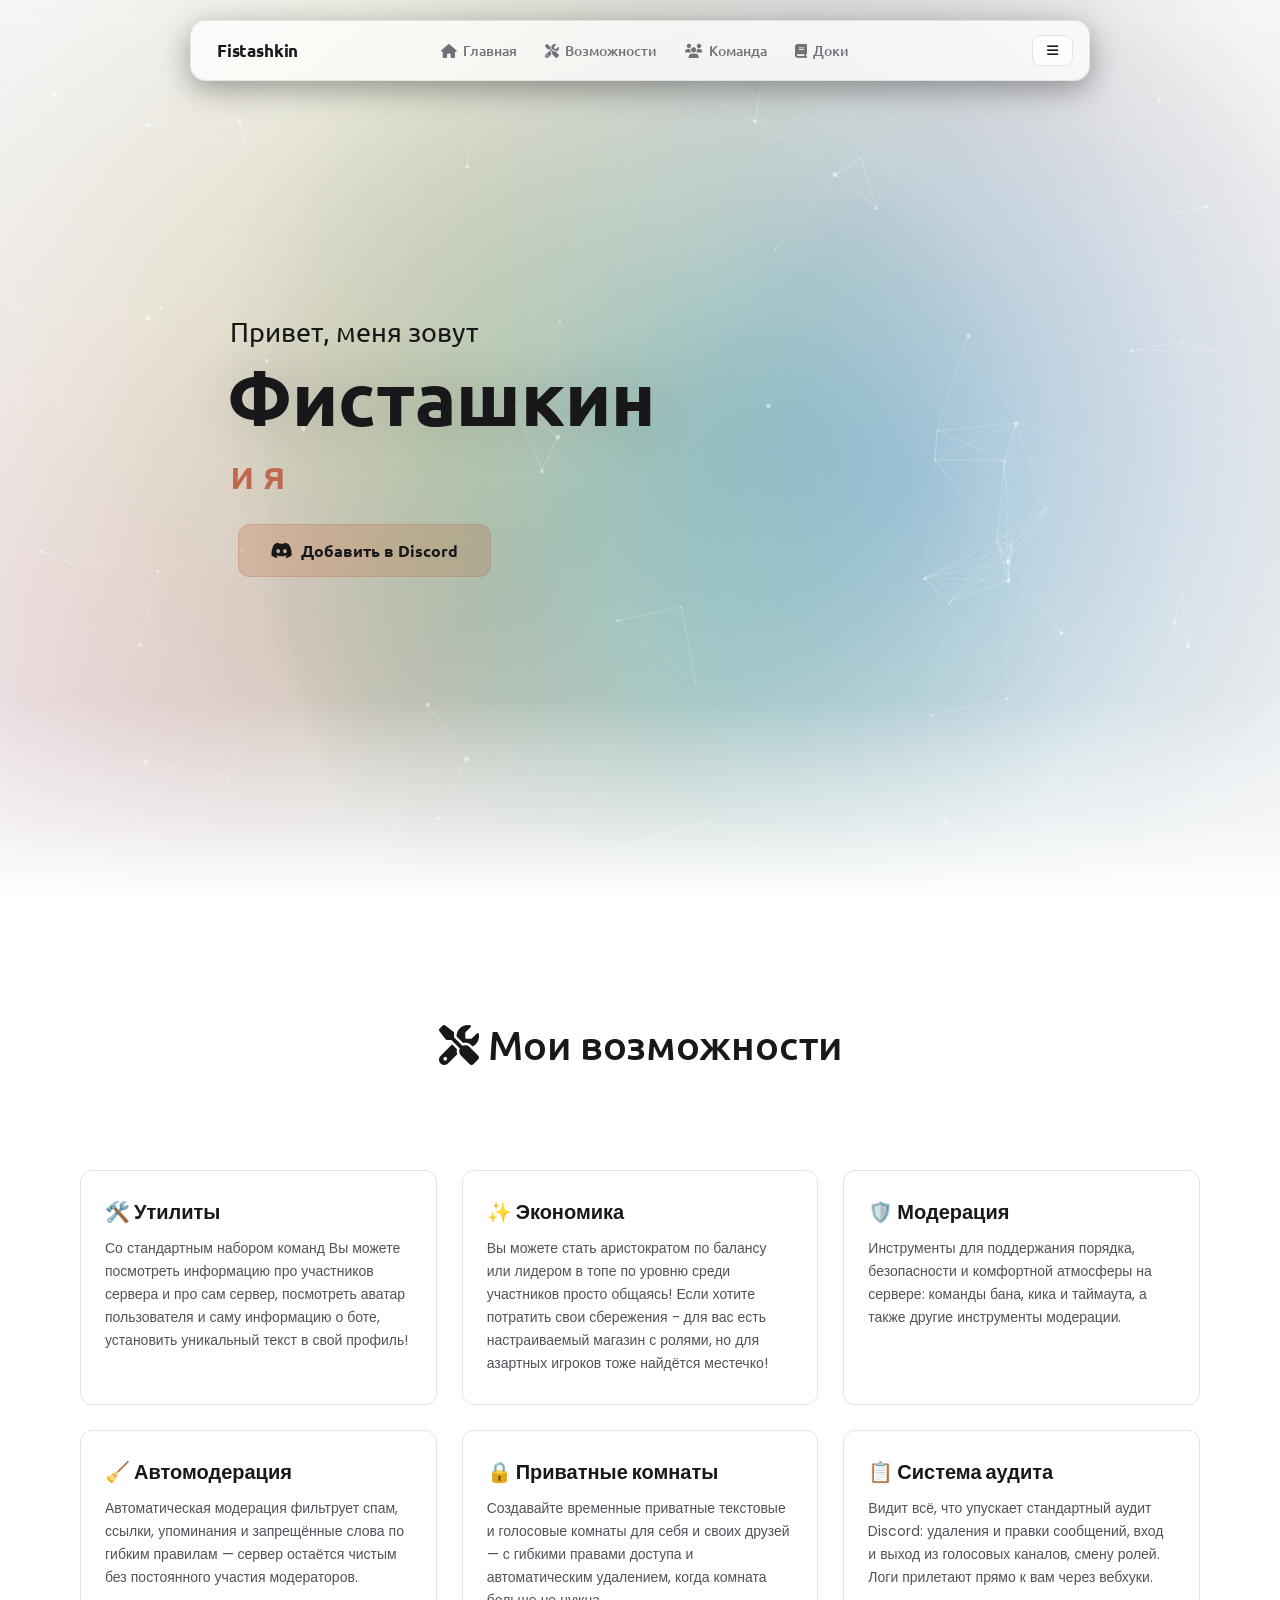
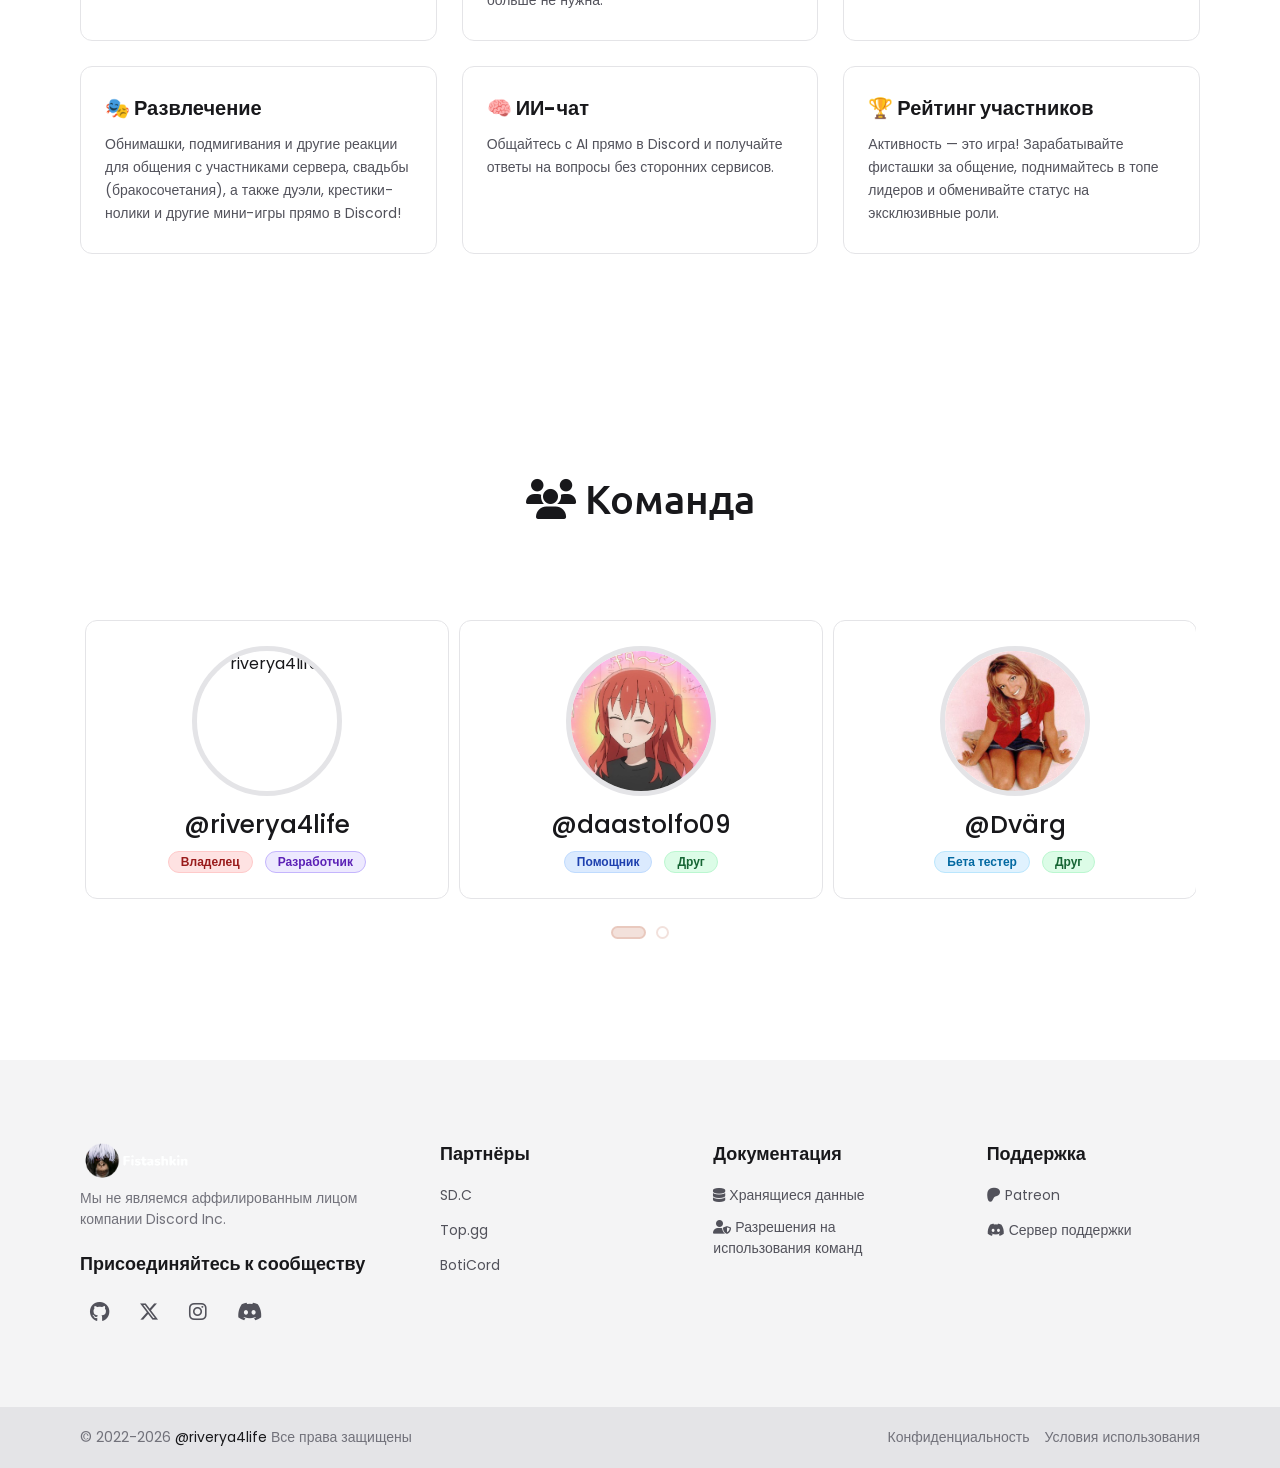
==== index.html @ 4a5ef84c "Add files via upload" ====
<!doctype html>
<html lang="en">
  <head>
    <meta charset="utf-8" />
    <!-- Preconnect: браузер заранее устанавливает соединения с CDN -->
    <link rel="preconnect" href="https://code.jquery.com" />
    <link rel="preconnect" href="https://cdnjs.cloudflare.com" />
    <!-- Google Fonts: preconnect + display=swap не блокирует рендер -->
    <link rel="preconnect" href="https://fonts.googleapis.com" />
    <link rel="preconnect" href="https://fonts.gstatic.com" crossorigin />
    <link
      rel="stylesheet"
      href="https://fonts.googleapis.com/css2?family=Poppins:wght@400;500;600;700&family=Ubuntu:wght@400;500;700&display=swap"
      media="print"
      onload="this.media = 'all'"
    />
    <noscript
      ><link
        rel="stylesheet"
        href="https://fonts.googleapis.com/css2?family=Poppins:wght@400;500;600;700&family=Ubuntu:wght@400;500;700&display=swap"
    /></noscript>

    <meta http-equiv="X-UA-Compatible" content="IE=edge,chrome=1" />
    <meta
      content="width=device-width, initial-scale=1, maximum-scale=1, user-scalable=no"
      name="viewport"
    />
    <title>FistashkinBot</title>

    <!-- Стили — грузятся параллельно, не блокируют -->
    <link rel="stylesheet" href="./css/style.css" />
    <link rel="stylesheet" href="./css/toast.css" />
    <link
      rel="stylesheet"
      href="https://cdnjs.cloudflare.com/ajax/libs/OwlCarousel2/2.3.4/assets/owl.carousel.min.css"
    />
    <link rel="stylesheet" type="text/css" href="./js/aos/aos.css" />
    <!-- Иконка -->
    <link rel="icon" href="assets/fistashkin.ico" />

    <!-- FIX: Font Awesome — заменён pro.fontawesome.com на быстрый cdnjs (в 2-3x быстрее) -->
    <link
      rel="stylesheet"
      href="https://cdnjs.cloudflare.com/ajax/libs/font-awesome/6.7.2/css/all.min.css"
      crossorigin="anonymous"
      referrerpolicy="no-referrer"
    />

    <!-- FIX: defer на всех скриптах — браузер не блокирует рендер страницы -->
    <script src="https://code.jquery.com/jquery-3.6.0.min.js" defer></script>
    <script
      src="https://cdnjs.cloudflare.com/ajax/libs/waypoints/4.0.1/jquery.waypoints.min.js"
      defer
    ></script>
    <script
      src="https://cdnjs.cloudflare.com/ajax/libs/OwlCarousel2/2.3.4/owl.carousel.min.js"
      defer
    ></script>
    <script
      src="https://cdnjs.cloudflare.com/ajax/libs/typed.js/2.0.11/typed.min.js"
      defer
    ></script>
    <script src="./js/aos/aos.js" defer></script>
    <script src="./js/ablur.js" defer></script>

    <!-- Meta -->
    <meta name="theme-color" content="#C0694E" />
    <meta property="og:site_name" content="FistashkinBot" />
    <meta property="og:title" content="Fistashkin — Дискорд Бот!" />
    <meta property="og:type" content="website" />
    <meta
      property="og:description"
      content="Простой многоцелевой бот Discord созданный с любовью. Рейтинг, Автомод, Музыка и многое другое~"
    />
    <meta property="og:url" content="/" />
    <meta property="og:image" content="assets/fistashkin.png" />
  </head>

  <body class="dark">
    <!-- LOADER -->
    <div class="loader-wrapper" id="loader">
      <div class="loader-ring"></div>
    </div>

    <div id="particles-js"></div>

    <div class="scroll-up-btn">
      <i class="fas fa-angle-up"></i>
    </div>

    <nav class="navbar">
      <ablur-layer layers="5" base-blur="22" end-at="72" flip></ablur-layer>
      <div class="max-width">
        <div class="logo">
          <a href="#home">Fistashkin<span></span></a>
        </div>
        <ul class="menu">
          <li>
            <a href="#home" class="menu-btn"
              ><i class="fas fa-home active"></i
              ><span data-i18n="menu_btn_home"></span
            ></a>
          </li>
          <li>
            <a href="#features" class="menu-btn"
              ><i class="fas fa-tools active"></i
              ><span data-i18n="menu_btn_features"></span
            ></a>
          </li>
          <li>
            <a href="#contributors" class="menu-btn"
              ><i class="fas fa-users active"></i
              ><span data-i18n="menu_btn_contributors"></span
            ></a>
          </li>
          <li>
            <a href="./docs.html" class="menu-btn"
              ><i class="fas fa-book active"></i
              ><span data-i18n="menu_btn_docs"></span
            ></a>
          </li>
        </ul>

        <div class="dropdown-wrapper">
          <button id="dropdown-trigger" class="btn">
            <i id="dropdown-icon" class="fa-solid fa-bars"></i>
          </button>

          <div id="dropdown-menu" class="dropdown">
            <!-- Пункты навигации: видны только на мобильном (см. .dropdown-mobile-nav
                 в style.css), на десктопе скрыты — там навигация уже видна в .navbar .menu -->
            <div class="dropdown-mobile-nav">
              <div class="dropdown-label" data-i18n="dropdown_navigation"></div>
              <a href="#home" class="dropdown-item">
                <i class="fas fa-home"></i>
                <span data-i18n="menu_btn_home"></span>
              </a>
              <a href="#features" class="dropdown-item">
                <i class="fas fa-tools"></i>
                <span data-i18n="menu_btn_features"></span>
              </a>
              <a href="#contributors" class="dropdown-item">
                <i class="fas fa-users"></i>
                <span data-i18n="menu_btn_contributors"></span>
              </a>
              <a href="./docs.html" class="dropdown-item">
                <i class="fas fa-book"></i>
                <span data-i18n="menu_btn_docs"></span>
              </a>
            </div>
            <div class="dropdown-separator dropdown-mobile-nav-sep"></div>

            <div class="dropdown-label" data-i18n="dropdown_settings"></div>

            <div class="dropdown-item" id="lang-switcher-menu" data-keep-open="true">
              <i class="fa-solid fa-globe"></i>
              <span id="lang-switcher-label" data-i18n="dropdown_language"></span>
              <svg class="lang-caret" xmlns="http://www.w3.org/2000/svg" width="14" height="14" viewBox="0 0 24 24" fill="none" stroke="currentColor" stroke-width="2.5" stroke-linecap="round" stroke-linejoin="round"><path d="m9 6 6 6-6 6"/></svg>
            </div>

            <div class="lang-inline-list" id="lang-inline-list">
              <div class="lang-inline-list-inner" id="lang-inline-list-inner"></div>
            </div>

            <div class="dropdown-item" id="theme-toggle-item" data-keep-open="true">
              <i id="theme-toggle-icon" class="fa-solid fa-moon"></i>
              <span id="theme-toggle-text" data-i18n="dropdown_theme_light"></span>
            </div>
          </div>
        </div>
      </div>
    </nav>

    <section class="home" id="home">
      <canvas id="blobCanvas"></canvas>
      <div class="max-width">
        <div class="home-content">
          <div data-aos="fade-down" data-aos-duration="1000" data-aos-once="true">
            <div class="text-1">
              <span data-i18n="home_content_text_1"></span>
            </div>
            <div class="text-2">
              <span data-i18n="home_content_text_2"></span>
            </div>
            <div class="text-3">
              <span data-i18n="home_content_text_3"></span
              ><span class="typing"></span>
            </div>
            <!-- FIX: window.open() → обычная ссылка, iOS Safari блокирует попапы -->
            <a
              href="https://discord.com/api/oauth2/authorize?client_id=991338113630752928&permissions=8&scope=applications.commands%20bot"
              target="_blank"
              rel="noopener noreferrer"
              class="btn-commands"
            >
              <i class="fab fa-discord"> </i><span data-i18n="home_cta_button"></span>
            </a>
          </div>
        </div>
      </div>
    </section>

    <section class="features" id="features">
      <div data-aos="fade-down" data-aos-duration="1000" data-aos-once="true">
        <div class="max-width">
          <h2 class="title">
            <i class="fas fa-tools"></i>
            <span data-i18n="features_title"></span>
          </h2>
          <div class="features-content">
            <div class="card dm-glow-card glow-music">
              <div class="box">
                <div class="text" data-i18n="features_card1_title"></div>
                <p data-i18n="features_card1_text"></p>
              </div>
            </div>
            <div class="card dm-glow-card glow-chatbot">
              <div class="box">
                <div class="text" data-i18n="features_card2_title"></div>
                <p data-i18n="features_card2_text"></p>
              </div>
            </div>
            <div class="card dm-glow-card glow-moderation">
              <div class="box">
                <div class="text" data-i18n="features_card3_title"></div>
                <p data-i18n="features_card3_text"></p>
              </div>
            </div>
            <div class="card dm-glow-card glow-automod">
              <div class="box">
                <div class="text" data-i18n="features_card4_title"></div>
                <p data-i18n="features_card4_text"></p>
              </div>
            </div>
            <div class="card dm-glow-card glow-privaterooms">
              <div class="box">
                <div class="text" data-i18n="features_card5_title"></div>
                <p data-i18n="features_card5_text"></p>
              </div>
            </div>
            <div class="card dm-glow-card glow-audit">
              <div class="box">
                <div class="text" data-i18n="features_card6_title"></div>
                <p data-i18n="features_card6_text"></p>
              </div>
            </div>
            <div class="card dm-glow-card glow-reactions">
              <div class="box">
                <div class="text" data-i18n="features_card7_title"></div>
                <p data-i18n="features_card7_text"></p>
              </div>
            </div>
            <div class="card dm-glow-card glow-chatbot">
              <div class="box">
                <div class="text" data-i18n="features_card8_title"></div>
                <p data-i18n="features_card8_text"></p>
              </div>
            </div>
            <div class="card dm-glow-card glow-games">
              <div class="box">
                <div class="text" data-i18n="features_card9_title"></div>
                <p data-i18n="features_card9_text"></p>
              </div>
            </div>
          </div>
        </div>
      </div>
    </section>

    <section class="contributors" id="contributors">
      <div data-aos="fade-down" data-aos-duration="1000" data-aos-once="true">
        <div class="max-width">
          <h2 class="title">
            <i class="fas fa-users"></i>
            <span data-i18n="contributors_title"></span>
          </h2>
          <div class="carousel owl-carousel">
            <div class="cardd glow-owner">
              <div class="boxx">
                <img
                  src="https://github.com/riverya4life.png"
                  alt="riverya4life"
                />
                <div class="text">@riverya4life</div>
                <div class="badge-row">
                  <span class="badge badge-red"><span data-i18n="contributor_role_owner"></span></span>
                  <span class="badge badge-purple"><span data-i18n="contributor_role_developer"></span></span>
                </div>
              </div>
            </div>
            <div class="cardd glow-helper">
              <div class="boxx">
                <img src="assets/virgil8410.jpg" alt="daastolfo09" />
                <div class="text">@daastolfo09</div>
                <div class="badge-row">
                  <span class="badge badge-blue"><span data-i18n="contributor_role_helper"></span></span>
                  <span class="badge badge-green"><span data-i18n="contributor_role_friend"></span></span>
                </div>
              </div>
            </div>
            <div class="cardd glow-tester">
              <div class="boxx">
                <img src="assets/sigmamale.jpg" alt="Dvärg" />
                <div class="text">@Dvärg</div>
                <div class="badge-row">
                  <span class="badge badge-sky"><span data-i18n="contributor_role_tester"></span></span>
                  <span class="badge badge-green"><span data-i18n="contributor_role_friend"></span></span>
                </div>
              </div>
            </div>
            <div class="cardd glow-supporter">
              <div class="boxx">
                <img src="https://github.com/Scuiss.png" alt="scuiss" />
                <div class="text">@scuiss</div>
                <div class="badge-row">
                  <span class="badge badge-secondary"><span data-i18n="contributor_role_supporter"></span></span>
                  <span class="badge badge-sky"><span data-i18n="contributor_role_tester"></span></span>
                </div>
              </div>
            </div>
          </div>
        </div>
      </div>
    </section>

    <footer>
      <div class="footer-top">
        <div class="container">
          <div class="footer-brand">
            <a href="#" class="logo">
              <img src="assets/logo.svg" alt="FistashkinBot Logo" />
            </a>
            <p class="footer-brand-text" data-i18n="footer_not_affiliated"></p>
            <h3 class="h4 social-title" data-i18n="footer_social_title"></h3>
            <ul class="social-list">
              <li>
                <a href="https://github.com/fistashkinbot" class="social-link"
                  ><i class="fab fa-github active"></i
                ></a>
              </li>
              <li>
                <a href="https://x.com/likeriverya" class="social-link"
                  ><i class="fab fa-x-twitter active"></i
                ></a>
              </li>
              <li>
                <a
                  href="https://www.instagram.com/riverya4life/"
                  class="social-link"
                  ><i class="fab fa-instagram active"></i
                ></a>
              </li>
              <li>
                <a href="https://www.discord.gg/H9XCZSReMj" class="social-link"
                  ><i class="fab fa-discord active"></i
                ></a>
              </li>
            </ul>
          </div>
          <div class="footer-link-box">
            <ul class="footer-list">
              <li>
                <h3
                  class="h3 footer-item-title"
                  data-i18n="footer_partners_title"
                ></h3>
              </li>
              <li class="footer-item">
                <a
                  href="https://bots.server-discord.com/991338113630752928"
                  class="footer-link"
                  >SD.C</a
                >
              </li>
              <li class="footer-item">
                <a
                  href="https://top.gg/bot/991338113630752928"
                  class="footer-link"
                  >Top.gg</a
                >
              </li>
              <li class="footer-item">
                <a
                  href="https://boticord.top/bot/991338113630752928"
                  class="footer-link"
                  >BotiCord</a
                >
              </li>
            </ul>
            <ul class="footer-list">
              <li>
                <h3
                  class="h3 footer-item-title"
                  data-i18n="footer_docs_title"
                ></h3>
              </li>
              <li class="footer-item">
                <a
                  href="docs.html#pervye-shagi--dannye"
                  class="footer-link"
                  ><i class="fa-solid fa-database"></i>
                  <span data-i18n="footer_stored_data"></span>
                </a>
              </li>
              <li class="footer-item">
                <a
                  href="docs.html#pervye-shagi--prava"
                  class="footer-link"
                  ><i class="fa-solid fa-user-shield"></i>
                  <span data-i18n="footer_permissions"></span>
                </a>
              </li>
            </ul>
            <ul class="footer-list">
              <li>
                <h3
                  class="h3 footer-item-title"
                  data-i18n="footer_support_title"
                ></h3>
              </li>
              <li class="footer-item">
                <a
                  href="https://www.patreon.com/FistashkinBot"
                  class="footer-link footer-link-patreon"
                  ><i class="fab fa-patreon active"></i>
                  <span data-i18n="footer_patreon"></span
                ></a>
              </li>
              <li class="footer-item">
                <a href="https://www.discord.gg/H9XCZSReMj" class="footer-link footer-link-discord"
                  ><i class="fab fa-discord active"></i>
                  <span data-i18n="footer_support_server"></span
                ></a>
              </li>
            </ul>
          </div>
        </div>
      </div>
      <div class="footer-bottom">
        <div class="container">
          <p class="copyright">
            &copy; 2022-2026
            <a href="https://github.com/riverya4life">@riverya4life</a>
            <span data-i18n="footer_copyright"></span>
          </p>
          <div class="footer-bottom-links">
            <a
              href="docs.html#pervye-shagi--privacy"
              data-i18n="footer_privacy"
            ></a>
            <a
              href="docs.html#pervye-shagi--terms"
              data-i18n="footer_terms"
            ></a>
          </div>
        </div>
      </div>
    </footer>

    <!-- Scripts в конце body — не блокируют рендер -->
    <script src="./js/toast.js" defer></script>
    <script src="./js/i18n.js" defer></script>
    <script src="./js/blobs.js" defer></script>
    <script src="./js/check_status.js" defer></script>
    <script src="./js/script.js" defer></script>
    <script src="./js/particles.js" defer></script>
    <script src="./js/app.js" defer></script>
    <script src="./js/dropdown.js" defer></script>
    <script src="./js/theme.js" defer></script>
    <script src="./js/glow.js" defer></script>

    <!-- FIX: лоадер — исправлен для iOS BFCache -->
    <script>
      // ===== LOADER =====
      function hideLoader() {
        var l = document.getElementById("loader");
        if (l) {
          l.classList.add("hidden");
          setTimeout(function () {
            l.style.display = "none";
          }, 400);
        }
      }
      // FIX: раньше ждали window.load — оно срабатывает только когда ДОГРУЗИТСЯ
      // абсолютно всё (шрифты, cdnjs-скрипты, картинки). На слабой мобильной
      // сети это может занимать много секунд — экран всё это время чёрный
      // под лоадером. DOMContentLoaded фактически совпадает с готовностью
      // видимого контента (HTML распарсен, defer-скрипты выполнены), поэтому
      // прячем лоадер по нему, а window.load/pageshow оставляем как подстраховку.
      document.addEventListener("DOMContentLoaded", hideLoader);
      window.addEventListener("load", hideLoader);
      window.addEventListener("pageshow", hideLoader);
      setTimeout(hideLoader, 1500);
    </script>

    <!-- FIX: docs ссылки -->
    <script>
      document.addEventListener("click", function (e) {
        var link = e.target.closest("a");
        if (!link) return;
        if (link.href.includes("docs.fistashkinbot.xyz")) {
          e.preventDefault();
          safeNavigate(link.href);
        }
      });
    </script>

    <!-- AOS — один раз -->
    <script>
      document.addEventListener("DOMContentLoaded", function () {
        if (typeof AOS !== "undefined") {
          AOS.init({ duration: 1000, once: true });
        }
      });
    </script>
  </body>
</html>
---- css/style.css ----
/* Fonts loaded via <link> in HTML for better performance */

/* vote FistashkinBot and stop looking at the code */

:root {

  /* Light theme */
  --accent: #c0694e;
  --accent-dim: rgba(192, 105, 78, 0.25);
  --bg: #0e0e0e;
  --bg-card: rgba(26, 26, 26, 0.2);
  --text-dim: #aaa;

  --bg-page: #f8f9fa;
  --text-primary: #18181b;
  --text-muted: #71717a;
  --border: #e4e4e7;
  --surface: #ffffff;
  --hover: #f4f4f5;
  --badge-default-bg: #18181b;
  --badge-default-text: #fafafa;
  --badge-secondary-bg: #f4f4f5;
  --badge-secondary-text: #18181b;

  /* ================= GLOBAL BLUR CONSTANTS ================= */
  /* Все размытия в проекте — через эти переменные.
     Меняешь значение здесь → обновляется везде. */
  --blur-xs: 4px;    /* overlay backgrounds */
  --blur-sm: 8px;    /* iOS fallback */
  --blur-md: 16px;   /* панели, кнопки, dropdown */
  --blur-lg: 80px;   /* mobile blob-outer */
  --blur-xl: 120px;  /* features::after */
  --blur-2xl: 300px; /* blob-outer (desktop) */
  --blur-sat: 150%;  /* saturate() рядом с blur() */
  --ablur-tint: rgba(255, 255, 255, 0.7);   /* светлая тема */

  /* ===== Светлая тема: адаптированные токены секций сайта ===== */
  --nav-bg-sticky: rgba(255, 255, 255, 0.75);
  --nav-text: #18181b;
  --nav-hover-glow: rgba(0, 0, 0, 0.2);
  --nav-mobile-bg: rgba(255, 255, 255, 0.85);
  --nav-pill-bg: rgba(255, 255, 255, 0.85);
  --nav-pill-bg-sticky: rgba(255, 255, 255, 0.96);
  --nav-pill-border: rgba(0, 0, 0, 0.08);

  --hero-grad-start: #f3d7c8;
  --hero-grad-end: #f8f9fa;
  --hero-overlay-1: rgba(255, 255, 255, 0.6);
  --hero-overlay-2: rgba(255, 255, 255, 0.35);
  --hero-overlay-3: rgba(255, 255, 255, 0.55);
  --hero-fade-mid: rgba(248, 249, 250, 0.6);
  --hero-fade-end: #ffffff;
  --hero-text: #18181b;
  --hero-text-shadow: rgba(0, 0, 0, 0.15);

  --section-bg: #ffffff;
  --section-text: #18181b;
  --title-underline-bg: #ffffff;

  --card-bg: #ffffff;
  --card-border: #e4e4e7;
  --card-border-hover: #d4d4d8;
  --card-text: #18181b;
  --card-text-muted: #52525b;

  --footer-bg: #f4f4f5;
  --footer-bottom-bg: #e4e4e7;
  --footer-text: #52525b;
  --footer-heading: #18181b;
  --footer-brand-text: #71717a;

  --loader-bg: #f8f9fa;
  --scrollbar-track: #e4e4e7;

  --switcher-bg: rgba(255, 255, 255, 0.6);
  --switcher-text: #18181b;
  --dropdown-lang-bg: rgba(255, 255, 255, 0.3);
  --language-dropdown-border: rgba(0, 0, 0, 0.1);
  --language-dropdown-shadow: rgba(0, 0, 0, 0.15);
  --language-option-text: #52525b;
  --language-option-hover-text: #18181b;

  --error-heading: #18181b;
  --error-message: #52525b;

  --body-fallback-bg: #e4e4e7;

  --pain-text: #181818;
  --pain-star: #181818;
}

.dark {
  --accent: #c0694e;
  --accent-dim: rgba(192, 105, 78, 0.25);
  --bg: #0e0e0e;
  --bg-card: rgba(26, 26, 26, 0.2);
  --text-dim: #aaa;

  --bg-page: #09090b;
  --text-primary: #fafafa;
  --text-muted: #a1a1aa;
  --border: #3f3f46;
  --surface: #18181b;
  --hover: rgba(39, 39, 42, 0.3);
  --badge-default-bg: #27272a;
  --badge-default-text: #fafafa;
  --badge-secondary-bg: #27272a;
  --badge-secondary-text: #e4e4e7;

  --ablur-tint: rgba(7, 3, 3, 0.9);         /* цвет фона со скрина */

  /* ===== Тёмная тема: оригинальные значения, без изменений ===== */
  --nav-bg-sticky: rgba(0, 0, 0, 0.3);
  --nav-text: #fff;
  --nav-hover-glow: rgba(255, 255, 255, 0.7);
  --nav-mobile-bg: rgba(0, 0, 0, 0.75);
  --nav-pill-bg: rgba(20, 20, 24, 0.85);
  --nav-pill-bg-sticky: rgba(14, 14, 17, 0.94);
  --nav-pill-border: rgba(255, 255, 255, 0.08);

  --hero-grad-start: #592222;
  --hero-grad-end: #000000;
  --hero-overlay-1: rgba(0, 0, 0, 0.75);
  --hero-overlay-2: rgba(0, 0, 0, 0.5);
  --hero-overlay-3: rgba(0, 0, 0, 0.7);
  --hero-fade-mid: rgba(18, 18, 18, 0.5);
  --hero-fade-end: #121212;
  --hero-text: #fff;
  --hero-text-shadow: rgba(255, 255, 255, 0.5);

  --section-bg: #121212;
  --section-text: #fff;
  --title-underline-bg: #121212;

  --card-bg: #121212;
  --card-border: rgba(255, 255, 255, 0.05);
  --card-border-hover: rgba(255, 255, 255, 0.1);
  --card-text: #fff;
  --card-text-muted: rgba(255, 255, 255, 0.55);

  --footer-bg: #121212;
  --footer-bottom-bg: #0d0d0d;
  --footer-text: #aaa;
  --footer-heading: #fff;
  --footer-brand-text: #888;

  --loader-bg: #0e0e0e;
  --scrollbar-track: #121212;

  --switcher-bg: rgba(18, 18, 18, 0.3);
  --switcher-text: #fff;
  --dropdown-lang-bg: rgba(0, 0, 0, 0.3);
  --language-dropdown-border: rgba(255, 255, 255, 0.1);
  --language-dropdown-shadow: rgba(0, 0, 0, 0.7);
  --language-option-text: #cfcfd6;
  --language-option-hover-text: #fff;

  --error-heading: #fff;
  --error-message: #ddd;

  --body-fallback-bg: #0d0d0d;

  --pain-text: #ffffff;
  --pain-star: #fffdef;
}

/* ================= ПЛАВНОЕ ПЕРЕКЛЮЧЕНИЕ ТЕМЫ (View Transitions) ================= */
/*
  Отключаем стандартный кроссфейд — theme.js запускает анимацию
  clip-path: circle() из точки клика.

  pointer-events на псевдо-элементах здесь не работает: браузер
  замораживает ввод на своём уровне (не CSS). За кликабельность
  кнопки отвечает pointerdown-хак в theme.js — он вызывает
  skipTransition() до того, как браузер съест клик.
*/

::view-transition-old(root),
::view-transition-new(root) {
  animation: none;
  mix-blend-mode: normal;
}

@media (prefers-reduced-motion: reduce) {
  ::view-transition-old(root),
  ::view-transition-new(root) {
    animation: none !important;
  }
}

/* ================= ПЛАВНАЯ СМЕНА ЯЗЫКА ================= */
/*
  i18n.js на время подмены текста добавляет класс .i18n-fading
  на все [data-i18n]/[data-i18n-placeholder] элементы — они
  затухают, дожидаются подмены textContent и плавно проявляются
  обратно с лёгким сдвигом, вместо мгновенной подмены текста.
*/
[data-i18n],
[data-i18n-placeholder] {
  transition: opacity 0.2s ease, transform 0.2s ease;
}

[data-i18n].i18n-fading,
[data-i18n-placeholder].i18n-fading {
  opacity: 0;
  transform: translateY(3px);
}

/* .typing (бегущая строка Typed.js) и #current-flag (иконка текущего языка
   в переключателе) — не текстовые data-i18n узлы, но тоже меняются при
   смене языка, поэтому включены в тот же кроссфейд. Это инлайновые/мелкие
   элементы, для них только прозрачность, без сдвига. */
.typing,
#current-flag {
  transition: opacity 0.2s ease;
}

.typing.i18n-fading,
#current-flag.i18n-fading {
  opacity: 0;
}

@media (prefers-reduced-motion: reduce) {
  [data-i18n],
  [data-i18n-placeholder] {
    transition: none;
  }
}

* {
  margin: 0;
  padding: 0;
  box-sizing: border-box;
  text-decoration: none;
}

*::selection {
  color: #c0694e;
}

*::-webkit-selection {
  color: #c0694e;
}

html {
  scroll-behavior: smooth;
  overflow-x: hidden; /* FIX: горизонтальный скролл */
}

body {
  overflow-x: hidden; /* FIX: горизонтальный скролл */
  width: 100%;
}

.max-width {
  max-width: 1300px;
  padding: 0 80px;
  margin: auto;
}

::-webkit-scrollbar {
  width: 7px;
  background: var(--scrollbar-track);
}

::-webkit-scrollbar-thumb {
  border-radius: 20px;
  background: rgba(192, 105, 78, 0.2);
  box-shadow:
    inset 2px 2px 2px rgba(255, 255, 255, 0),
    inset -2px -2px -2px rgba(0, 0, 0, 0);
}

/* FIX: убрано общее правило `canvas { position: fixed; ... }` —
   оно било по ЛЮБОМУ canvas на странице (включая будущие) и было
   избыточным дублем правила #blobCanvas ниже. Вся стилизация блоб-канваса
   теперь только в одном месте — в блоке #blobCanvas в конце файла. */

/* ================= NAVBAR ================= */

.navbar {
  position: fixed;
  top: 0;
  left: 0;
  width: 100%;
  display: flex;
  justify-content: center;
  padding: 20px 24px 0;
  font-family: "Ubuntu", sans-serif;
  transition: padding 0.3s ease;
  z-index: 9999;
  -webkit-transform: translateZ(0);
  transform: translateZ(0);
  will-change: transform;
}

.navbar.sticky {
  padding: 12px 24px 0;
}

.navbar .max-width {
  display: grid;
  grid-template-columns: 1fr auto 1fr;
  align-items: center;
  column-gap: 32px;
  width: 100%;
  max-width: 900px;
  padding: 14px 16px 14px 26px;
  border-radius: 16px;
  background: var(--nav-bg-sticky);
  border: 1px solid var(--nav-pill-border);
  backdrop-filter: blur(var(--blur-md)) saturate(var(--blur-sat));
  -webkit-backdrop-filter: blur(var(--blur-md)) saturate(var(--blur-sat));
  box-shadow: 0 8px 30px rgba(0, 0, 0, 0.35);
  transition: background-color 0.3s ease, box-shadow 0.3s ease;
}

.navbar.sticky .max-width {
  background: var(--nav-bg-sticky);
  box-shadow: 0 10px 34px rgba(0, 0, 0, 0.4);
}

.navbar .logo {
  grid-column: 1;
  justify-self: start;
}

.navbar .dropdown-wrapper {
  grid-column: 3;
  justify-self: end;
}

.navbar .logo a {
  display: flex;
  align-items: center;
  gap: 10px;
  color: var(--nav-text);
  font-size: 17px;
  font-weight: 600;
  letter-spacing: -0.01em;
}

.navbar .logo a span {
  color: #c0694e;
  transition: all 0.3s ease;
}

.navbar.sticky .logo a span {
  color: var(--nav-text);
}

.navbar .menu {
  grid-column: 2;
  justify-self: center;
  display: flex;
  align-items: center;
  gap: 28px;
}

.navbar .menu li {
  list-style: none;
}

.navbar .menu li a {
  display: flex;
  align-items: center;
  gap: 6px;
  color: var(--text-muted);
  font-size: 14px;
  font-weight: 500;
  transition: color 0.2s ease, filter 0.2s ease;
}

.navbar .menu li a:hover {
  color: #c0694e;
  filter: drop-shadow(0 0 5px rgba(192, 105, 78, 0.5));
}

.navbar.sticky .menu li a:hover {
  color: var(--nav-text);
  filter: drop-shadow(0 0 5px var(--nav-hover-glow));
}

.navbar .dropdown-wrapper .btn {
  padding: 8px 14px;
  margin-left: 0;
  font-size: 0.8125rem;
}

.menu-btn {
  color: var(--nav-text);
  font-size: 20px;
  cursor: pointer;
  display: none;
}

/* ================= SCROLL BUTTON ================= */

.scroll-up-btn {
  position: fixed;
  height: 45px;
  width: 42px;
  background: rgba(192, 105, 78, 0.3);
  backdrop-filter: blur(var(--blur-md));
  -webkit-backdrop-filter: blur(var(--blur-md));
  right: 30px;
  bottom: 10px;
  text-align: center;
  line-height: 45px;
  color: #fff;
  z-index: 9999;
  font-size: 30px;
  border-radius: 6px;
  cursor: pointer;
  opacity: 0;
  pointer-events: none;
  transition: all 0.3s ease;
}

.scroll-up-btn.show {
  bottom: 30px;
  opacity: 1;
  pointer-events: auto;
}

/* ================= HOME ================= */

#particles-js {
  height: 100vh;
  width: 100%;
  position: absolute;
  top: 0;
  left: 0;
  z-index: 1;
  pointer-events: none;
  overflow: hidden;
  max-width: 100%;
}

#particles-js canvas {
  position: absolute !important;
  top: 0;
  left: 0;
  z-index: 2 !important;
  opacity: 1 !important;
}

.home {
  display: flex;
  background: radial-gradient(circle at center, var(--hero-grad-start) 0%, var(--hero-grad-end) 100%);
  background-size: cover;
  background-attachment: fixed;
  height: 100vh;
  color: var(--hero-text);
  min-height: 500px;
  font-family: "Ubuntu", sans-serif;
  position: relative;
}

@supports (-webkit-touch-callout: none) {
  .home {
    background-attachment: scroll;
    background: radial-gradient(circle at center, var(--hero-grad-start) 0%, var(--hero-grad-end) 100%);
  }

  .navbar .max-width {
    backdrop-filter: blur(var(--blur-sm));
    -webkit-backdrop-filter: blur(var(--blur-sm));
  }
}

.home::before {
  content: "";
  position: absolute;
  inset: 0;
  background: linear-gradient(
    135deg,
    var(--hero-overlay-1) 0%,
    var(--hero-overlay-2) 50%,
    var(--hero-overlay-3) 100%
  );
  z-index: 1;
  pointer-events: none;
}

.home::after {
  content: "";
  position: absolute;
  bottom: 0;
  left: 0;
  width: 100%;
  height: 200px;
  background: linear-gradient(
    to bottom,
    rgba(0, 0, 0, 0) 0%,
    var(--hero-fade-mid) 60%,
    var(--hero-fade-end) 100%
  );
  z-index: 3;
  pointer-events: none;
}

.home .max-width {
  margin: auto 0 auto 150px;
  position: relative;
  z-index: 4;
}

.home .home-content .text-1 {
  font-size: 27px;
}

.home .home-content .text-2 {
  font-size: 75px;
  font-weight: 600;
  margin-left: -3px;
  filter: drop-shadow(0 0 25px var(--hero-text-shadow));
}

.home .home-content .text-3 {
  font-size: 40px;
  margin: 5px 0;
}

.home .home-content .text-3 span {
  color: #c0694e;
  font-weight: 500;
}

.this-is-pain {
  position: absolute;
  margin-top: 20px;
  padding: 12px 35px;
  background: var(--accent-dim);
  backdrop-filter: blur(var(--blur-md));
  -webkit-backdrop-filter: blur(var(--blur-md));
  font-size: 17px;
  font-weight: 500;
  color: var(--pain-text);
  border: 3px solid var(--accent-dim);
  border-radius: 8px;
  box-shadow: 0 0 0 var(--accent-dim);
  transition: all 0.3s ease-in-out;
  cursor: pointer;
}
.this-is-pain .star-1 {
  position: absolute;
  top: 20%;
  left: 20%;
  width: 25px;
  height: auto;
  opacity: 0;
  filter: drop-shadow(0 0 0 var(--pain-star));
  z-index: -5;
  transition: all 1s cubic-bezier(0.05, 0.83, 0.43, 0.96);
}
.this-is-pain .star-2 {
  position: absolute;
  top: 45%;
  left: 45%;
  width: 15px;
  height: auto;
  opacity: 0;
  filter: drop-shadow(0 0 0 var(--pain-star));
  z-index: -5;
  transition: all 1s cubic-bezier(0, 0.4, 0, 1.01);
}
.this-is-pain .star-3 {
  position: absolute;
  top: 40%;
  left: 40%;
  width: 5px;
  height: auto;
  opacity: 0;
  filter: drop-shadow(0 0 0 var(--pain-star));
  z-index: -5;
  transition: all 1s cubic-bezier(0, 0.4, 0, 1.01);
}
.this-is-pain .star-4 {
  position: absolute;
  top: 20%;
  left: 40%;
  width: 8px;
  height: auto;
  opacity: 0;
  filter: drop-shadow(0 0 0 var(--pain-star));
  z-index: -5;
  transition: all 0.8s cubic-bezier(0, 0.4, 0, 1.01);
}
.this-is-pain .star-5 {
  position: absolute;
  top: 25%;
  left: 45%;
  width: 15px;
  height: auto;
  opacity: 0;
  filter: drop-shadow(0 0 0 var(--pain-star));
  z-index: -5;
  transition: all 0.6s cubic-bezier(0, 0.4, 0, 1.01);
}
.this-is-pain .star-6 {
  position: absolute;
  top: 5%;
  left: 50%;
  width: 5px;
  height: auto;
  opacity: 0;
  filter: drop-shadow(0 0 0 var(--pain-star));
  z-index: -5;
  transition: all 0.8s ease;
}
.this-is-pain:hover {
  background: transparent;
  color: var(--accent);
  box-shadow: 0 0 25px var(--accent-dim);
}
.this-is-pain:hover .star-1 {
  position: absolute;
  top: -80%;
  left: -30%;
  width: 25px;
  height: auto;
  opacity: 1;
  filter: drop-shadow(0 0 10px var(--pain-star));
  z-index: 2;
}
.this-is-pain:hover .star-2 {
  position: absolute;
  top: -25%;
  left: 10%;
  width: 15px;
  height: auto;
  opacity: 1;
  filter: drop-shadow(0 0 10px var(--pain-star));
  z-index: 2;
}
.this-is-pain:hover .star-3 {
  position: absolute;
  top: 55%;
  left: 25%;
  width: 5px;
  height: auto;
  opacity: 1;
  filter: drop-shadow(0 0 10px var(--pain-star));
  z-index: 2;
}
.this-is-pain:hover .star-4 {
  position: absolute;
  top: 30%;
  left: 80%;
  width: 8px;
  height: auto;
  opacity: 1;
  filter: drop-shadow(0 0 10px var(--pain-star));
  z-index: 2;
}
.this-is-pain:hover .star-5 {
  position: absolute;
  top: 25%;
  left: 115%;
  width: 15px;
  height: auto;
  opacity: 1;
  filter: drop-shadow(0 0 10px var(--pain-star));
  z-index: 2;
}
.this-is-pain:hover .star-6 {
  position: absolute;
  top: 5%;
  left: 60%;
  width: 5px;
  height: auto;
  opacity: 1;
  filter: drop-shadow(0 0 10px var(--pain-star));
  z-index: 2;
}
.this-is-pain .fil0 {
  fill: var(--pain-star);
}
.this-is-pain .star-1 svg,
.this-is-pain .star-2 svg,
.this-is-pain .star-3 svg,
.this-is-pain .star-4 svg,
.this-is-pain .star-5 svg,
.this-is-pain .star-6 svg {
  display: block;
  width: 100%;
  height: auto;
}

/* ================= SECTIONS ================= */

section {
  padding: 100px 0;
}

section .title {
  position: relative;
  text-align: center;
  font-size: 40px;
  font-weight: 500;
  margin-bottom: 60px;
  padding-bottom: 20px;
  font-family: "Ubuntu", sans-serif;
}

section .title::before {
  content: "";
  position: absolute;
  bottom: 0;
  left: 50%;
  width: 220px;
  height: 3px;
  background: var(--title-underline-bg);
  transform: translateX(-50%);
}

section .title::after {
  position: absolute;
  bottom: -12px;
  left: 50%;
  font-size: 20px;
  color: #c0694e;
  padding: 5px;
  background: var(--title-underline-bg);
  transform: translateX(-50%);
}

/* ================= FEATURES ================= */

.features,
.contributors {
  color: var(--section-text);
  background: var(--section-bg);
  font-family: "Poppins", sans-serif;
}

/* ================= SMOOTH BORDER HOME → FEATURES ================= */

.features {
  position: relative;
  z-index: 3;
  margin-top: 0;
  padding-top: 120px;
}

.features::before {
  top: -60px;
  opacity: 0.6;
}

.features::after {
  content: "";
  position: absolute;
  top: -140px;
  left: 50%;
  transform: translateX(-50%);
  width: 1400px;
  height: 400px;
  filter: blur(var(--blur-xl));
  mix-blend-mode: screen;
  opacity: 0.7;
  z-index: 2;
  pointer-events: none;
  max-width: 100%;
  overflow: hidden;
}

.features .features-content,
.stats .stats-content {
  display: grid;
  grid-template-columns: repeat(
    auto-fit,
    minmax(min(340px, 100%), 1fr)
  );
  gap: 25px;
  padding: 20px 0;
}

.card {
  background: var(--card-bg);
  border-radius: 12px;
  padding: 28px 24px;
  cursor: pointer;
  transition: all 0.4s cubic-bezier(0.4, 0, 0.2, 1);
  display: flex;
  flex-direction: column;
  height: 100%;
  border: 1px solid var(--card-border);
}

.card:hover {
  transform: translateY(-6px);
  border-color: var(--card-border-hover);
}

.card .box {
  transition: all 0.3s ease;
}

.card i {
  display: none;
}

.card .text {
  font-size: 20px;
  font-weight: 700;
  margin: 0 0 12px;
  color: var(--card-text);
  line-height: 1.3;
}

.card p {
  font-size: 14px;
  color: var(--card-text-muted);
  line-height: 1.65;
  margin: 0;
}

/* ================= GLOW CARDS ================= */

.dm-glow-card {
  position: relative;
}

.dm-glow-card::before {
  content: "";
  position: absolute;
  inset: 0;
  opacity: 0;
  transition: opacity 0.5s ease;
  pointer-events: none;
  border-radius: inherit;
  z-index: 0;
  clip-path: inset(0 round 12px);
  background: radial-gradient(
    300px circle at var(--xPos, 50%) var(--yPos, 50%),
    var(--glow-color),
    transparent 80%
  );
}

.dm-glow-card:hover::before {
  opacity: 1;
}

.dm-glow-card .box {
  position: relative;
  z-index: 1;
}

.dm-glow-card.glow-music {
  --glow-color: rgba(168, 85, 247, 0.22);
}
.dm-glow-card.glow-chatbot {
  --glow-color: rgba(59, 130, 246, 0.22);
}
.dm-glow-card.glow-moderation {
  --glow-color: rgba(239, 68, 68, 0.22);
}
.dm-glow-card.glow-reactions {
  --glow-color: rgba(236, 72, 153, 0.22);
}
.dm-glow-card.glow-games {
  --glow-color: rgba(34, 197, 94, 0.22);
}
.dm-glow-card.glow-utils {
  --glow-color: rgba(192, 105, 78, 0.3);
}
.dm-glow-card.glow-automod {
  --glow-color: rgba(234, 179, 8, 0.22);
}
.dm-glow-card.glow-privaterooms {
  --glow-color: rgba(99, 102, 241, 0.22);
}
.dm-glow-card.glow-audit {
  --glow-color: rgba(6, 182, 212, 0.22);
}

/* ================= CONTRIBUTORS ================= */

.contributors .carousel .cardd {
  background: var(--card-bg);
  border-radius: 12px;
  padding: 25px 35px;
  border: 1px solid var(--card-border);
  transition: border-color 0.4s ease;
  position: relative;
}

.contributors .carousel .cardd::before {
  content: "";
  position: absolute;
  inset: 0;
  opacity: 0;
  transition: opacity 0.5s ease;
  pointer-events: none;
  z-index: 0;
  border-radius: 12px;
  -webkit-mask-image: radial-gradient(white 100%, black 100%);
  mask-image: radial-gradient(white 100%, black 100%);
  clip-path: inset(0 round 12px);
  background: radial-gradient(
    300px circle at var(--xPos, 50%) var(--yPos, 50%),
    var(--glow-color, rgba(192, 105, 78, 0.25)),
    transparent 80%
  );
}

.contributors .carousel .cardd:hover::before {
  opacity: 1;
}

.contributors .carousel .cardd:hover {
  border-color: var(--card-border-hover);
}

.contributors .carousel .cardd.glow-owner {
  --glow-color: rgba(192, 105, 78, 0.3);
}
.contributors .carousel .cardd.glow-supporter {
  --glow-color: rgba(255, 20, 118, 0.25);
}
.contributors .carousel .cardd.glow-helper {
  --glow-color: rgba(114, 137, 218, 0.25);
}
.contributors .carousel .cardd.glow-tester {
  --glow-color: rgba(88, 166, 167, 0.25);
}

.contributors .carousel .cardd .boxx {
  display: flex;
  flex-direction: column;
  align-items: center;
  justify-content: center;
  text-align: center;
  position: relative;
  z-index: 1;
}

.contributors .carousel .cardd:hover .boxx {
}

.contributors .carousel .cardd .text {
  font-size: 25px;
  font-weight: 500;
  margin: 10px 0 7px;
}

.contributors .carousel .cardd img {
  height: 150px;
  width: 150px;
  object-fit: cover;
  border-radius: 50%;
  border: 5px solid var(--border);
  transition: all 0.3s ease;
}

/* ================= THEME TOGGLE / BADGES ================= */

.theme-toggle {
  display: flex;
  align-items: center;
  gap: 8px;
  background-color: var(--surface);
  border: 1px solid var(--border);
  border-radius: 9999px;
  padding: 4px;
  box-shadow: 0 1px 2px rgb(0 0 0 / 0.05);
}

.theme-toggle button {
  background: none;
  border: none;
  padding: 6px 10px;
  border-radius: 9999px;
  cursor: pointer;
  display: flex;
  align-items: center;
  justify-content: center;
  transition: all 0.2s ease;
  color: var(--text-muted);
}

.theme-toggle button.active {
  background-color: var(--hover);
  color: var(--text-primary);
  box-shadow: 0 1px 2px rgb(0 0 0 / 0.1);
}

.theme-toggle svg {
  width: 18px;
  height: 18px;
}

.badge {
  display: inline-flex;
  align-items: center;
  justify-content: center;
  border-radius: 9999px;
  font-size: 0.75rem;
  font-weight: 600;
  padding: 4px 12px;
  line-height: 1;
  transition: all 0.2s ease;
  border: 1px solid transparent;
  white-space: nowrap;
  user-select: none;
}

.badge-default {
  background-color: var(--badge-default-bg);
  color: var(--badge-default-text);
}

.badge-secondary {
  background-color: var(--badge-secondary-bg);
  color: var(--badge-secondary-text);
  border-color: var(--border);
}

.badge-destructive {
  background-color: #dc2626;
  color: white;
}

.badge-outline {
  background-color: transparent;
  color: var(--text-primary);
  border-color: var(--border);
}

.badge-blue { background-color: #dbeafe; color: #1e40af; border-color: #bfdbfe; }
.dark .badge-blue { background-color: #1e3a8a; color: #93c5fd; border-color: #1e40af; }

.badge-green { background-color: #dcfce7; color: #166534; border-color: #bbf7d0; }
.dark .badge-green { background-color: #14532d; color: #86efac; border-color: #166534; }

.badge-sky { background-color: #e0f2fe; color: #0369a1; border-color: #bae6fd; }
.dark .badge-sky { background-color: #0c4a6e; color: #7dd3fc; border-color: #0369a1; }

.badge-purple { background-color: #ede9fe; color: #5b21b6; border-color: #c4b5fd; }
.dark .badge-purple { background-color: #4c1d95; color: #c4b5fd; border-color: #5b21b6; }

.badge-red { background-color: #fee2e2; color: #991b1b; border-color: #fecaca; }
.dark .badge-red { background-color: #7f1d1d; color: #fca5a5; border-color: #991b1b; }

.badge-row {
  display: flex;
  flex-wrap: wrap;
  gap: 12px;
  align-items: center;
}

.demo-label {
  font-size: 0.875rem;
  color: var(--text-muted);
  margin-bottom: 8px;
  display: block;
}

/* ==================== DROPDOWN MENU ==================== */
.btn {
  display: inline-flex;
  align-items: center;
  justify-content: center;
  gap: 8px;
  border-radius: 8px;
  font-size: 0.875rem;
  font-weight: 500;
  padding: 9px 16px;
  border: 1px solid var(--border);
  background: var(--switcher-bg);
  backdrop-filter: blur(var(--blur-md)) saturate(var(--blur-sat));
  -webkit-backdrop-filter: blur(var(--blur-md)) saturate(var(--blur-sat));
  color: var(--text-primary);
  transition: all 0.2s ease;
  cursor: pointer;
  margin-left: 25px;
}
.btn:hover { background-color: var(--hover); }

.dropdown-wrapper {
  position: relative;
  display: inline-block;
}

.dropdown {
  min-width: 220px;
  z-index: 10000;
  padding: 4px;
  opacity: 0;
  transform: scale(0.95) translateY(-5px);
  transition: opacity 0.15s ease-out, transform 0.15s ease-out;
  pointer-events: none;
  font-family: "Ubuntu", sans-serif;
}

.dropdown.show {
  opacity: 1;
  transform: scale(1) translateY(0);
  pointer-events: auto;
}

.dropdown-label {
  padding: 8px 12px;
  font-size: 0.875rem;
  font-weight: 600;
  color: var(--text-primary);
}

.dropdown-item {
  display: flex;
  align-items: center;
  gap: 10px;
  padding: 8px 12px;
  font-size: 0.875rem;
  border-radius: 6px;
  cursor: pointer;
  transition: background-color 0.1s;
  color: var(--text-primary);
  text-decoration: none;
}

.dropdown-item:hover {
  background-color: var(--hover);
}

.dropdown-item svg {
  width: 16px;
  height: 16px;
  flex-shrink: 0;
  color: var(--text-muted);
}

.dropdown-item-destructive {
  color: #f87171;
}
.dropdown-item-destructive:hover {
  background-color: rgba(69, 10, 10, 0.5);
}

.dropdown-separator {
  height: 1px;
  background-color: var(--border);
  margin: 4px 0;
}

.dropdown-mobile-nav {
  display: none;
}

.dropdown-mobile-nav-sep {
  display: none;
}

.dropdown-shortcut {
  margin-left: auto;
  font-size: 0.75rem;
  color: var(--text-muted);
  font-family: ui-monospace, SFMono-Regular, Menlo, Monaco, Consolas, "Liberation Mono", "Courier New", monospace;
}

.lang-caret {
  margin-left: auto;
  flex-shrink: 0;
  color: var(--text-muted);
  transition: transform 0.2s ease;
}

#lang-switcher-menu.open .lang-caret {
  transform: rotate(90deg);
}

.lang-inline-list {
  display: grid;
  grid-template-rows: 0fr;
  padding-left: 4px;
  transition: grid-template-rows 0.3s cubic-bezier(0.4, 0, 0.2, 1);
}

.lang-inline-list.open {
  grid-template-rows: 1fr;
  margin: 2px 0 4px 0;
}

.lang-inline-list-inner {
  overflow: hidden;
  min-height: 0;
  display: flex;
  flex-direction: column;
  gap: 2px;
  opacity: 0;
  transform: translateY(-4px);
  transition: opacity 0.2s ease, transform 0.2s ease;
}

.lang-inline-list.open .lang-inline-list-inner {
  opacity: 1;
  transform: translateY(0);
  transition: opacity 0.25s ease 0.08s, transform 0.25s ease 0.08s;
}

.lang-inline-option {
  display: flex;
  align-items: center;
  gap: 10px;
  padding: 8px 12px;
  border-radius: 6px;
  font-size: 0.875rem;
  cursor: pointer;
  color: var(--text-primary);
  transition: background-color 0.1s;
}

.lang-inline-option:hover {
  background-color: var(--hover);
}

.lang-inline-option .flag {
  width: 20px;
  height: 14px;
  margin: 0;
}

.lang-inline-option .lang-check {
  margin-left: auto;
  width: 16px;
  height: 16px;
  flex-shrink: 0;
  color: var(--text-primary);
  opacity: 0;
}

.lang-inline-option.active .lang-check {
  opacity: 1;
}

/* ================= CAROUSEL ================= */

.contributors .carousel {
  padding: 16px 4px;
}

.owl-dots {
  text-align: center;
  margin-top: 20px;
}

.owl-dot {
  height: 13px;
  width: 13px;
  margin: 0 5px;
  outline: none !important;
  border-radius: 50%;
  border: 2px solid rgba(192, 105, 78, 0.2) !important;
  transition: all 0.3s ease;
}

.owl-dot.active {
  width: 35px;
  border-radius: 14px;
}

.owl-dot.active,
.owl-dot:hover {
  background: rgba(192, 105, 78, 0.2) !important;
}

/* ================= LOADER ================= */

.loader-wrapper {
  position: fixed;
  inset: 0;
  background: var(--loader-bg);
  display: flex;
  align-items: center;
  justify-content: center;
  z-index: 99999;
  transition: opacity 0.4s ease;
}

.loader-wrapper.hidden {
  opacity: 0;
  pointer-events: none;
}

.loader-ring {
  width: 48px;
  height: 48px;
  border: 3px solid rgba(192, 105, 78, 0.2);
  border-top-color: var(--accent);
  border-radius: 50%;
  animation: spin 0.8s linear infinite;
}

@keyframes spin {
  to {
    transform: rotate(360deg);
  }
}

/* ================= BLOB (legacy div, оставлено на всякий случай) ================= */

.home .blob-outer-container {
  position: absolute;
  inset: 0;
  z-index: 0;
  filter: blur(var(--blur-2xl));
  pointer-events: none;
  overflow: hidden;
  max-width: 100%;
}

.home .blob-inner-container {
  position: absolute;
  inset: 0;
  width: 100%;
  height: 100%;
  margin: auto;
  border-radius: 99999px;
  overflow: hidden;
  background-color: transparent;
  transform: scale(0.8);
}

.home .blob {
  position: absolute;
  inset: 0;
  margin: auto;
  width: 100%;
  height: 100%;
  background: conic-gradient(
    from 0deg,
    #dc4747,
    #c0694e,
    #bbffa1,
    #4c00ff,
    #ab2666,
    #a53143,
    #3498db,
    #0f1011
  );
  background-color: #c0694e;
  animation: spinBlob 12s linear infinite;
}

@keyframes spinBlob {
  0% {
    transform: rotate(0deg) scale(2);
  }
  100% {
    transform: rotate(1turn) scale(2);
  }
}

/* ================= FOOTER ================= */

footer {
  background: var(--footer-bg);
  color: var(--footer-text);
  font-family: "Poppins", sans-serif;
}

.footer-top {
  padding: 80px 0;
}

.footer-top .container {
  max-width: 1300px;
  margin: auto;
  padding: 0 80px;
  display: flex;
  justify-content: space-between;
  align-items: flex-start;
  gap: 60px;
  flex-wrap: wrap;
  box-sizing: border-box;
}

.footer-brand {
  max-width: 300px;
}

.footer-brand-text {
  font-size: 14px;
  color: var(--footer-brand-text);
  margin-bottom: 20px;
}

.social-title {
  color: var(--footer-heading);
  font-size: 18px;
  margin-bottom: 20px;
}

.social-list {
  display: flex;
  gap: 10px;
  list-style: none;
  padding: 0;
  margin: 0;
}

.social-link {
  color: var(--footer-text);
  font-size: 20px;
  padding: 10px;
  border-radius: 50%;
  transition: all 0.3s ease;
}

.social-link .fa-github,
.social-link .fa-x-twitter,
.social-link .fa-instagram,
.social-link .fa-discord {
  transition: color 0.3s ease, filter 0.3s ease, transform 0.5s ease;
}

.social-link:hover .fa-github {
  color: #f0f6fc;
  filter: drop-shadow(0 0 6px rgba(240, 246, 252, 0.55))
    drop-shadow(0 0 14px rgba(240, 246, 252, 0.3));
  transform: translateY(-2px);
}

body:not(.dark) .social-link:hover .fa-github {
  color: #24292f;
  filter: drop-shadow(0 0 6px rgba(36, 41, 47, 0.35))
    drop-shadow(0 0 14px rgba(36, 41, 47, 0.2));
}

.social-link:hover .fa-x-twitter {
  color: #1d9bf0;
  filter: drop-shadow(0 0 6px rgba(29, 155, 240, 0.6))
    drop-shadow(0 0 14px rgba(29, 155, 240, 0.35));
  transform: translateY(-2px);
}

.social-link:hover .fa-instagram {
  color: #e1306c;
  filter: drop-shadow(0 0 6px rgba(225, 48, 108, 0.55))
    drop-shadow(0 0 10px rgba(247, 119, 55, 0.35))
    drop-shadow(0 0 14px rgba(129, 52, 175, 0.3));
  transform: translateY(-2px);
}

.social-link:hover .fa-discord {
  color: #5865f2;
  filter: drop-shadow(0 0 6px rgba(88, 101, 242, 0.6))
    drop-shadow(0 0 14px rgba(88, 101, 242, 0.35));
  transform: translateY(-2px);
}

.footer-link-box {
  display: grid;
  grid-template-columns: repeat(3, 1fr);
  gap: 60px;
  flex: 1;
}

.footer-list {
  list-style: none;
  padding: 0;
  margin: 0;
}

.footer-item-title {
  color: var(--footer-heading);
  font-size: 18px;
  margin-bottom: 15px;
}

.footer-item {
  margin-bottom: 10px;
}

.footer-link {
  display: inline-block;
  color: var(--footer-text);
  font-size: 14px;
  transition: 0.3s;
}

.footer-link:hover {
  color: #c0694e;
  transform: translateX(3px);
}

.footer-link .fa-patreon,
.footer-link .fa-discord {
  transition: color 0.3s ease, filter 0.3s ease;
}

.footer-link-patreon:hover {
  color: #ff424d;
}

.footer-link-patreon:hover .fa-patreon {
  filter: drop-shadow(0 0 6px rgba(255, 66, 77, 0.55))
    drop-shadow(0 0 14px rgba(255, 66, 77, 0.3));
}

.footer-link-discord:hover {
  color: #5865f2;
}

.footer-link-discord:hover .fa-discord {
  filter: drop-shadow(0 0 6px rgba(88, 101, 242, 0.6))
    drop-shadow(0 0 14px rgba(88, 101, 242, 0.35));
}

.footer-bottom {
  background: var(--footer-bottom-bg);
  padding: 20px 0;
}

.footer-bottom .container {
  max-width: 1300px;
  margin: auto;
  padding: 0 80px;
  display: flex;
  justify-content: space-between;
  align-items: center;
  flex-wrap: wrap;
  box-sizing: border-box;
}

.copyright {
  font-size: 14px;
  color: var(--footer-brand-text);
}

.copyright a {
  color: var(--footer-heading);
  transition: 0.3s ease;
}

.copyright a:hover {
  color: #c0694e;
}

.footer-bottom-links {
  display: flex;
  gap: 15px;
}

.footer-bottom-links a {
  color: var(--footer-brand-text);
  font-size: 14px;
  transition: 0.3s;
}

.footer-bottom-links a:hover {
  color: #c0694e;
}

/* ================= LANGUAGE SWITCHER ================= */

.language-switcher-container {
  position: relative;
  display: inline-block;
  margin-left: 25px;
  z-index: 100000;
}

.switcher-button {
  display: flex;
  align-items: center;
  gap: 8px;
  padding: 7px 10px;
  background: var(--switcher-bg);
  backdrop-filter: blur(var(--blur-md)) saturate(var(--blur-sat));
  -webkit-backdrop-filter: blur(var(--blur-md)) saturate(var(--blur-sat));
  border: 1px solid var(--border);
  border-radius: 8px;
  cursor: pointer;
  transition: all 0.25s ease;
  color: var(--switcher-text);
  font-size: 18px;
  font-family: "Ubuntu", sans-serif;
}

.switcher-button:hover {
  background: rgba(192, 105, 78, 0.25);
  border-color: rgba(192, 105, 78, 0.35);
}

.switcher-button.active {
  background: rgba(18, 18, 18, 0.3);
}

.arrow {
  color: var(--switcher-text);
  font-size: 18px;
  transition: transform 0.3s ease;
}

.switcher-button.active .arrow {
  transform: rotate(180deg);
}

.language-dropdown-js {
  position: absolute;
  top: calc(100% + 16px);
  left: 50%;
  transform: translateX(-50%);
  background: var(--dropdown-lang-bg);
  border: 1px solid var(--language-dropdown-border);
  border-radius: 12px;
  box-shadow: 0 12px 40px var(--language-dropdown-shadow);
  overflow: hidden;
  min-width: 210px;
  z-index: 100001;
  opacity: 0;
  visibility: hidden;
  transition: all 0.25s cubic-bezier(0.4, 0, 0.2, 1);
  isolation: isolate;
  padding: 7px;
  font-family: "Ubuntu", sans-serif;
  font-weight: 700;
}

.language-option {
  display: flex;
  align-items: center;
  gap: 10px;
  width: 100%;
  box-sizing: border-box;
  padding: 10px 14px;
  border-radius: 10px;
  color: var(--language-option-text);
  font-size: 15.5px;
  cursor: pointer;
  transition: all 0.2s ease;
  white-space: nowrap;
}

.language-option:hover {
  background: rgba(192, 105, 78, 0.28);
  color: var(--language-option-hover-text);
}

.flag {
  width: 24px;
  height: 16px;
  border-radius: 4px;
  overflow: hidden;
  box-shadow: 0 1px 4px rgba(0, 0, 0, 0.5);
  flex-shrink: 0;
  align-self: center;
}

.flag img {
  width: 100%;
  height: 100%;
  object-fit: cover;
  display: block;
}


/* ================= RESPONSIVE — ДЕСКТОП ================= */

@media (max-width: 1100px) {
  .home .max-width {
    margin-left: 0;
  }
}

@media (max-width: 1000px) {
  .max-width {
    padding: 0 50px;
  }
}

/* ================= RESPONSIVE — МОБАЙЛ ================= */

@media (max-width: 950px) {
  .menu-btn {
    display: block;
    z-index: 999;
  }

  .menu-btn i.active:before {
    content: "\f00d";
  }

  .navbar .menu {
    display: none;
  }

  .dropdown-mobile-nav,
  .dropdown-mobile-nav-sep {
    display: block;
  }

  .language-switcher-container {
    display: flex;
    justify-content: center;
    margin-left: 0;
    margin-top: 10px;
    width: 100%;
  }

  .language-switcher {
    width: auto;
    display: inline-flex;
    flex-direction: column;
    align-items: center;
  }

  .switcher-button {
    width: auto;
    min-width: 80px;
    justify-content: center;
  }

  .language-dropdown,
  .language-dropdown-js {
    left: 50%;
    transform: translateX(-50%);
    min-width: 230px;
  }

  .dropdown {
    min-width: 245px;
    padding: 5px;
  }

  .dropdown-item {
    gap: 11px;
  }

  .dropdown-item svg {
    width: 17px;
    height: 17px;
  }

  .dropdown-label {
    font-size: 0.95rem;
  }


  .home .home-content .text-2 {
    font-size: 70px;
  }
  .home .home-content .text-3 {
    font-size: 35px;
  }

  /* Исключаем .btn-commands — у неё свои размеры */
  .home .home-content a:not(.btn-commands) {
    font-size: 23px;
    padding: 10px 30px;
  }

  .this-is-pain {
    font-size: 18px;
    padding: 10px 24px;
    white-space: nowrap;
  }

  .card {
    width: calc(50% - 10px);
  }
}

@media (max-width: 690px) {
  .max-width {
    padding: 0 25px;
  }

  .home .max-width {
    margin: auto;
    padding: 0 25px;
  }

  .home .home-content {
    padding-top: 80px;
    text-align: center;
  }

  .home .home-content .text-2 {
    font-size: 60px;
  }
  .home .home-content .text-3 {
    font-size: 32px;
  }

  /* Исключаем .btn-commands — у неё свои размеры */
  .home .home-content a:not(.btn-commands) {
    font-size: 20px;
    padding: 9px 25px;
    display: inline-block;
  }

  .home .home-content .this-is-pain {
    position: relative;
    display: inline-block;
    margin-left: auto;
    margin-right: auto;
  }

  .features .features-content {
    grid-template-columns: 1fr;
  }

  .card {
    width: 100%;
  }
}

@media (max-width: 500px) {
  .home .home-content .text-2 {
    font-size: 50px;
  }
  .home .home-content .text-3 {
    font-size: 27px;
  }
}

/* ================= FOOTER RESPONSIVE ================= */

@media (max-width: 900px) {
  .footer-top .container {
    flex-direction: column;
  }

  .footer-link-box {
    grid-template-columns: 1fr 1fr;
  }
}

@media (max-width: 600px) {
  .footer-top .container,
  .footer-bottom .container {
    padding: 0 25px;
  }

  .footer-link-box {
    grid-template-columns: 1fr;
    gap: 30px;
  }

  .footer-bottom .container {
    flex-direction: column;
    gap: 10px;
    text-align: center;
  }
}

@media (max-width: 500px) {
  .footer-top .container,
  .footer-bottom .container {
    padding: 0 20px;
  }
}

/* ================= iOS PERFORMANCE FIXES ================= */

@media (max-width: 950px) {
  .home .blob-outer-container {
    filter: blur(var(--blur-lg));
    opacity: 0.25;
  }

  .features::after {
    filter: none;
    opacity: 0;
  }

  .home .blob {
    animation-duration: 20s;
  }
}

@media (max-width: 500px) {
}

/* ================= ERROR PAGES (404 / 500) ================= */

.error-section {
  height: 100vh;
  display: flex;
  align-items: center;
  justify-content: center;
}

.error-content {
  position: relative;
  z-index: 2;
  text-align: center;
  width: 100%;
  max-width: 800px;
  margin: 0 auto;
  padding: 0 20px;
}

.error-code {
  font-size: 140px;
  font-weight: 700;
  margin: 0;
  line-height: 1;
  color: #c0694e;
  text-shadow: 0 0 40px rgba(192, 105, 78, 0.5);
}

.error-heading {
  font-size: 38px;
  margin: 25px 0 15px;
  color: var(--error-heading);
}

.error-message {
  font-size: 21px;
  color: var(--error-message);
  max-width: 650px;
  margin: 0 auto 40px;
}

.error-actions {
  display: flex;
  justify-content: center;
}

.error-actions .this-is-pain {
  font-size: 24px;
  padding: 16px 50px;
}

@media (max-width: 690px) {
  .error-code {
    font-size: 90px;
  }

  .error-heading {
    font-size: 28px;
    margin: 15px 0 10px;
  }

  .error-message {
    font-size: 17px;
    margin: 0 auto 30px;
  }

  .error-actions .this-is-pain {
    font-size: 18px;
    padding: 12px 32px;
  }
}

@media (max-width: 500px) {
  .error-code {
    font-size: 64px;
  }

  .error-heading {
    font-size: 22px;
  }

  .error-message {
    font-size: 15px;
  }

  .error-actions .this-is-pain {
    font-size: 16px;
    padding: 10px 26px;
    white-space: nowrap;
  }
}

/* ================= FIX: УБРАТЬ БЕЛУЮ ПУСТОТУ ПОД ФУТЕРОМ НА IOS ================= */

html {
  height: 100%;
}

body {
  min-height: 100vh;
  display: flex;
  flex-direction: column;
  background: var(--body-fallback-bg);
}

footer {
  margin-top: auto;
  margin-bottom: 0 !important;
  padding-bottom: 0 !important;
}

body > :last-child:not(footer) {
  margin-bottom: 0;
}

@supports (-webkit-touch-callout: none) {
  body {
    min-height: -webkit-fill-available;
  }
  html {
    height: -webkit-fill-available;
  }
}

/* ================= CTA-КНОПКА (Add to Discord) ================= */
/*
  font-size задан явно, чтобы кнопка НЕ наследовала его от родителя.
  Без явного значения мобильные правила `.home .home-content a`
  (font-size: 20px, padding: 9px 25px) перебивали .btn-commands
  и кнопка раздувалась. Эти правила теперь исключают .btn-commands
  через :not() — см. блоки @media (max-width: 950px) и (max-width: 690px).
*/

.btn-commands {
  display: inline-flex;
  align-items: center;
  justify-content: center;
  gap: 0.5rem;                          /* 👈 отступ между иконкой и текстом */

  /* Тема-зависимые токены */
  background-color: var(--accent-dim);
  color: var(--hero-text);
  border: 1px solid var(--accent-dim);

  backdrop-filter: blur(var(--blur-md)) saturate(var(--blur-sat));
  -webkit-backdrop-filter: blur(var(--blur-md)) saturate(var(--blur-sat));

  /* Явный размер текста — не наследуется от родителя */
  font-size: 1rem;                      /* 16px на десктопе */
  line-height: 1.2;
  font-weight: 600;                     /* font-semibold */
  text-decoration: none;

  padding: 1rem 2rem;                   /* py-4 px-8 */
  border-radius: 0.75rem;               /* rounded-xl */

  transition:
    background-color 0.3s ease,
    border-color 0.3s ease,
    color 0.3s ease,
    box-shadow 0.3s ease,
    transform 0.3s ease;

  margin: 8px;
  margin-top: 20px;
}

.btn-commands:hover {
  background-color: transparent;
  border-color: var(--accent);
  color: var(--accent);
  box-shadow: 0 0 25px var(--accent-dim);
  transform: translateY(-2px);
}

.btn-commands:active {
  transform: translateY(0);
}

.btn-commands:focus-visible {
  outline: 2px solid var(--accent);
  outline-offset: 3px;
}

/* Иконка Discord */
.btn-commands i {
  display: inline-flex;
  align-items: center;
  font-size: 1.1em;
  transition: transform 0.3s ease;
}

.btn-commands:hover i {
  transform: scale(1.1);
}

/* Мобильные размеры — компактнее десктопа */
@media (max-width: 690px) {
  .btn-commands {
    font-size: 0.9375rem;    /* 15px */
    padding: 0.875rem 1.5rem; /* 14px 24px */
    gap: 0.4375rem;
  }
}

@media (max-width: 500px) {
  .btn-commands {
    font-size: 0.875rem;      /* 14px */
    padding: 0.75rem 1.25rem; /* 12px 20px */
  }
}

/* ================= BLOB CANVAS (fistashkin blobs.js) ================= */
/* FIX: z-index был -1 → канвас рисовался ниже непрозрачного фона .home
   (`.home` не создаёт свой stacking context, поэтому отрицательный
   z-index уводил fixed-канвас на самое дно документа — под ЛЮБОЙ
   непрозрачный фон, включая radial-gradient самого .home).
   z-index: 0 держит канвас в той же локальной "пачке" слоёв, что и
   .home, но рисуется сразу после её фона — то есть поверх градиента,
   и при этом ниже .home::before (z-index:1), #particles-js (z-index:1)
   и контента .home .max-width (z-index:4), как и задумано. */
#blobCanvas {
  position: absolute;   /* было fixed */
  top: 0;
  left: 0;
  width: 100%;
  height: 100%;
  z-index: 0;
  pointer-events: none;
  display: block;
}

/* Позиционирование ablur-слоя под навбаром */
.navbar > ablur-layer,
.docs-navbar > ablur-layer {
  position: absolute;
  top: 0;
  left: 0;
  right: 0;
  height: calc(100% + 20px);
  pointer-events: none;
  z-index: -1;
}

.navbar.sticky > ablur-layer,
.docs-navbar.sticky > ablur-layer {
  height: calc(100% + 24px);
}

/* iOS: слой заходит под статус-бар */
@supports (-webkit-touch-callout: none) {
  .navbar > ablur-layer,
  .docs-navbar > ablur-layer {
    top: -60px;
    height: calc(100% + 60px + 20px);
  }
  .navbar.sticky > ablur-layer,
  .docs-navbar.sticky > ablur-layer {
    height: calc(100% + 60px + 24px);
  }
}
---- css/toast.css ----
/* =====================================================================
   TOAST — стек уведомлений (порт shadcn/ui Toast на нативный CSS)
   Логика: js/toast.js  ·  Тема: класс .dark на <html>, токены из style.css
   ===================================================================== */

.toaster {
  /* Токены подхватываются из style.css (:root / .dark) */
  --toast-bg: var(--dropdown-lang-bg, rgba(255, 255, 255, 0.3));
  --toast-solid: var(--surface, #ffffff);
  --toast-fg: var(--text-primary, #18181b);
  --toast-muted: var(--text-muted, #71717a);
  --toast-border: var(--border, #e4e4e7);
  --toast-primary: var(--toast-fg);
  --toast-primary-fg: var(--toast-solid);
  --toast-ring: var(--toast-fg);
  --toast-radius: 10px;
  --toast-shadow: 0 12px 40px rgba(0, 0, 0, 0.35);

  --toast-success: #16a34a;
  --toast-info: #2563eb;
  --toast-warning: #d97706;
  --toast-error: #dc2626;

  --toast-width: min(356px, calc(100vw - 32px));
  --gap: 14px; /* дублируется из JS (toast.config({ gap })) */

  position: fixed;
  z-index: 100010; /* выше дропдаунов (100001) */
  width: var(--toast-width);
  height: 0;
  pointer-events: none;
  font-family: "Poppins", ui-sans-serif, system-ui, -apple-system, "Segoe UI",
    Roboto, sans-serif;
  -webkit-font-smoothing: antialiased;
}

.dark .toaster {
  --toast-success: #4ade80;
  --toast-info: #60a5fa;
  --toast-warning: #fbbf24;
  --toast-error: #f87171;
}

/* ---------- позиции ---------- */
.toaster[data-position^="bottom"] {
  bottom: calc(20px + env(safe-area-inset-bottom, 0px));
}
.toaster[data-position^="top"] {
  top: calc(20px + env(safe-area-inset-top, 0px));
}
.toaster[data-position$="right"] {
  right: 20px;
}
.toaster[data-position$="left"] {
  left: 20px;
}
.toaster[data-position$="center"] {
  left: 50%;
  margin-left: calc(var(--toast-width) / -2);
}

/* ---------- один тост ---------- */
.toast {
  --y: 0px;
  --s: 1;
  --dx: 0px;
  --dy: 0px;
  --z: 1;
  --enter: 100%;
  --ease: cubic-bezier(0.21, 1.02, 0.73, 1);

  position: absolute;
  left: 0;
  right: 0;
  z-index: var(--z);
  pointer-events: auto;
  opacity: 1;
  transform: translate3d(var(--dx), calc(var(--y) + var(--dy)), 0)
    scale(var(--s));
  transform-origin: center bottom;
  transition: transform 0.45s var(--ease), opacity 0.35s ease,
    height 0.35s var(--ease);
  will-change: transform, height;
}
.toaster[data-position^="bottom"] .toast {
  bottom: 0;
}
.toaster[data-position^="top"] .toast {
  top: 0;
  transform-origin: center top;
  --enter: -100%;
}
.toaster[data-swipe="x"] .toast {
  touch-action: pan-y;
}
.toaster[data-swipe="y"] .toast {
  touch-action: pan-x;
}

/* состояние «до появления» — снимается в JS через data-mounted */
.toast:not([data-mounted]) {
  opacity: 0;
  transform: translate3d(0, var(--enter), 0) scale(0.96);
}
.toast[data-hidden="true"] {
  opacity: 0;
  pointer-events: none;
}
.toast[data-closing] {
  opacity: 0;
  pointer-events: none;
  transition: transform 0.4s var(--ease), opacity 0.3s ease;
}
.toast[data-swiping] {
  transition: none;
  user-select: none;
  -webkit-user-select: none;
}

/* невидимый «мостик», чтобы hover не пропадал в зазоре между тостами */
.toast::before {
  content: "";
  position: absolute;
  left: 0;
  right: 0;
  height: calc(var(--gap) + 2px);
}
.toaster[data-position^="bottom"] .toast::before {
  bottom: 100%;
}
.toaster[data-position^="top"] .toast::before {
  top: 100%;
}

.toast-card {
  height: 100%;
  overflow: hidden;
  background: var(--toast-bg);
  backdrop-filter: blur(16px) saturate(150%);
  -webkit-backdrop-filter: blur(16px) saturate(150%);
  color: var(--toast-fg);
  border: 1px solid var(--toast-border);
  border-radius: var(--toast-radius);
  box-shadow: var(--toast-shadow);
}
.toast-inner {
  display: flex;
  align-items: flex-start;
  gap: 12px;
  padding: 16px;
  transition: opacity 0.25s ease;
}
/* старые тосты в свёрнутом стеке показывают только край */
.toaster[data-expanded="false"] .toast[data-front="false"] .toast-inner {
  opacity: 0;
}

/* ---------- иконка ---------- */
.toast-icon {
  display: flex;
  flex: none;
  margin-top: 2px;
}
.toast-icon[hidden] {
  display: none;
}
.toast-icon svg {
  display: block;
}
/* своя иконка через опцию icon (например, флаг языка) */
.toast-icon img {
  display: block;
  width: 24px;
  height: 16px;
  border-radius: 4px;
  object-fit: cover;
  box-shadow: 0 1px 4px rgba(0, 0, 0, 0.5);
}
/* Font Awesome иконка (например fa-sun / fa-moon в тосте смены темы) */
.toast-icon i {
  display: block;
  font-size: 15px;
  line-height: 20px;
  color: var(--toast-fg);
}
.toast[data-type="success"] .toast-icon {
  color: var(--toast-success);
}
.toast[data-type="info"] .toast-icon {
  color: var(--toast-info);
}
.toast[data-type="warning"] .toast-icon {
  color: var(--toast-warning);
}
.toast[data-type="error"] .toast-icon {
  color: var(--toast-error);
}
.toast[data-type="loading"] .toast-icon {
  color: var(--toast-muted);
}
.toast-spin {
  animation: toast-spin 0.8s linear infinite;
}
@keyframes toast-spin {
  to {
    transform: rotate(360deg);
  }
}

/* ---------- текст ---------- */
.toast-content {
  flex: 1;
  min-width: 0;
  overflow-wrap: anywhere;
}
.toast-title {
  font-size: 14px;
  line-height: 20px;
  font-weight: 500;
}
.toast-description {
  margin-top: 2px;
  font-size: 13px;
  line-height: 20px;
  color: var(--toast-muted);
}
.toast-title[hidden],
.toast-description[hidden] {
  display: none;
}

/* ---------- кнопки ---------- */
.toast-action {
  flex: none;
  align-self: center;
  height: 32px;
  padding: 0 12px;
  border: 0;
  border-radius: 8px;
  background: var(--toast-primary);
  color: var(--toast-primary-fg);
  font-family: inherit;
  font-size: 13px;
  font-weight: 500;
  line-height: 1;
  cursor: pointer;
  transition: opacity 0.15s ease;
}
.toast-action:hover {
  opacity: 0.88;
}

.toast-close {
  position: absolute;
  top: -8px;
  left: -8px;
  z-index: 2;
  display: grid;
  place-items: center;
  width: 22px;
  height: 22px;
  padding: 0;
  border: 1px solid var(--toast-border);
  border-radius: 999px;
  background: var(--toast-bg);
  backdrop-filter: blur(16px) saturate(150%);
  -webkit-backdrop-filter: blur(16px) saturate(150%);
  color: var(--toast-muted);
  cursor: pointer;
  opacity: 0;
  transition: opacity 0.15s ease, color 0.15s ease;
}
.toast-close svg {
  width: 12px;
  height: 12px;
}
.toast:hover .toast-close,
.toast-close:focus-visible {
  opacity: 1;
}
.toast-close:hover {
  color: var(--toast-fg);
}
.toaster[data-expanded="false"] .toast[data-front="false"] .toast-close {
  display: none;
}

.toast-action:focus-visible,
.toast-close:focus-visible {
  outline: 2px solid var(--toast-ring);
  outline-offset: 2px;
}

/* ---------- мобильный вид: центрирование + компактность ----------
   Тот же брейкпоинт (950px), что и у остальной мобильной адаптации
   в style.css. Десктоп остаётся как в оригинальном shadcn (иконка
   слева, текст обычным блоком). */
@media (max-width: 950px) {
  .toaster {
    --toast-width: min(260px, calc(100vw - 88px));
  }
  .toast-inner {
    align-items: center;
    justify-content: center;
    gap: 10px;
    padding: 11px 16px;
  }
  .toast-icon {
    margin-top: 0;
  }
  .toast-content {
    flex: 0 1 auto;
  }
  .toast-title,
  .toast-description {
    text-align: center;
  }
}

@media (prefers-reduced-motion: reduce) {
  .toast,
  .toast[data-closing] {
    transition-duration: 0.01ms;
  }
  .toast-spin {
    animation-duration: 2s;
  }
}
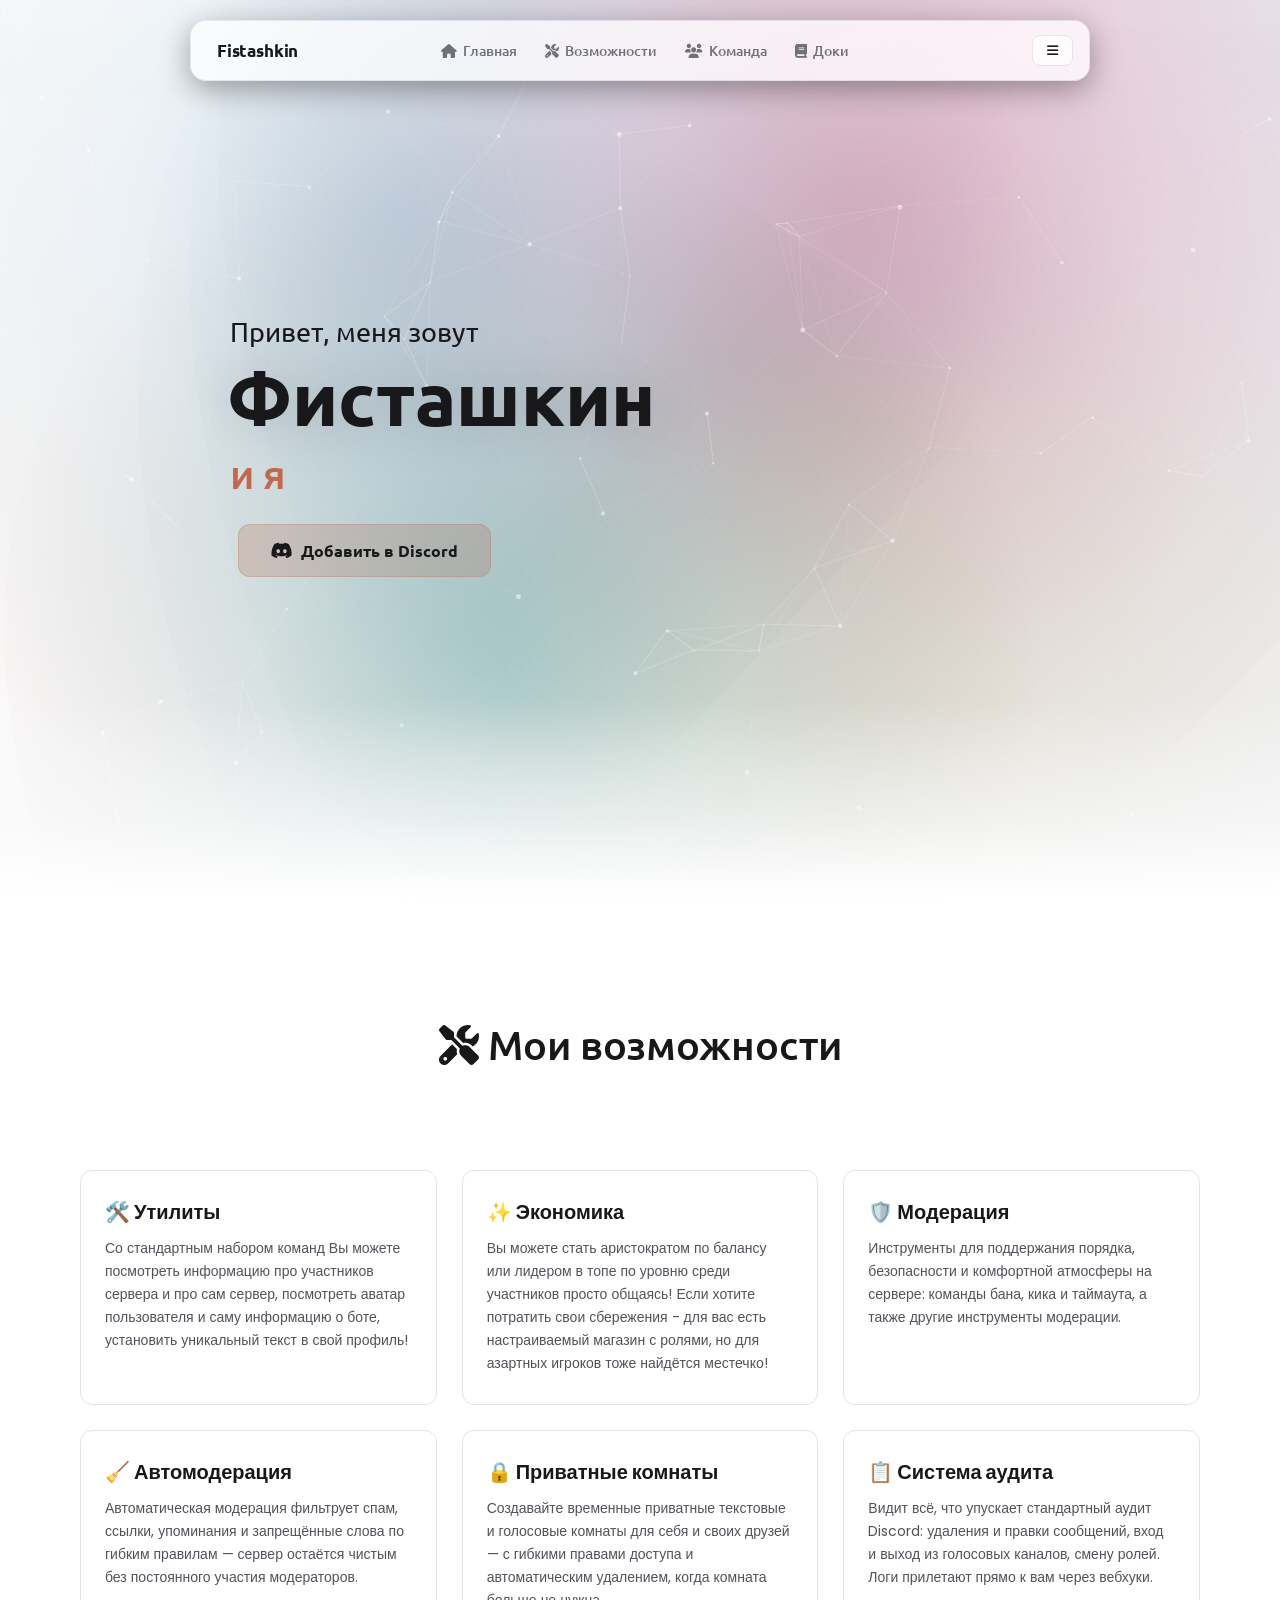
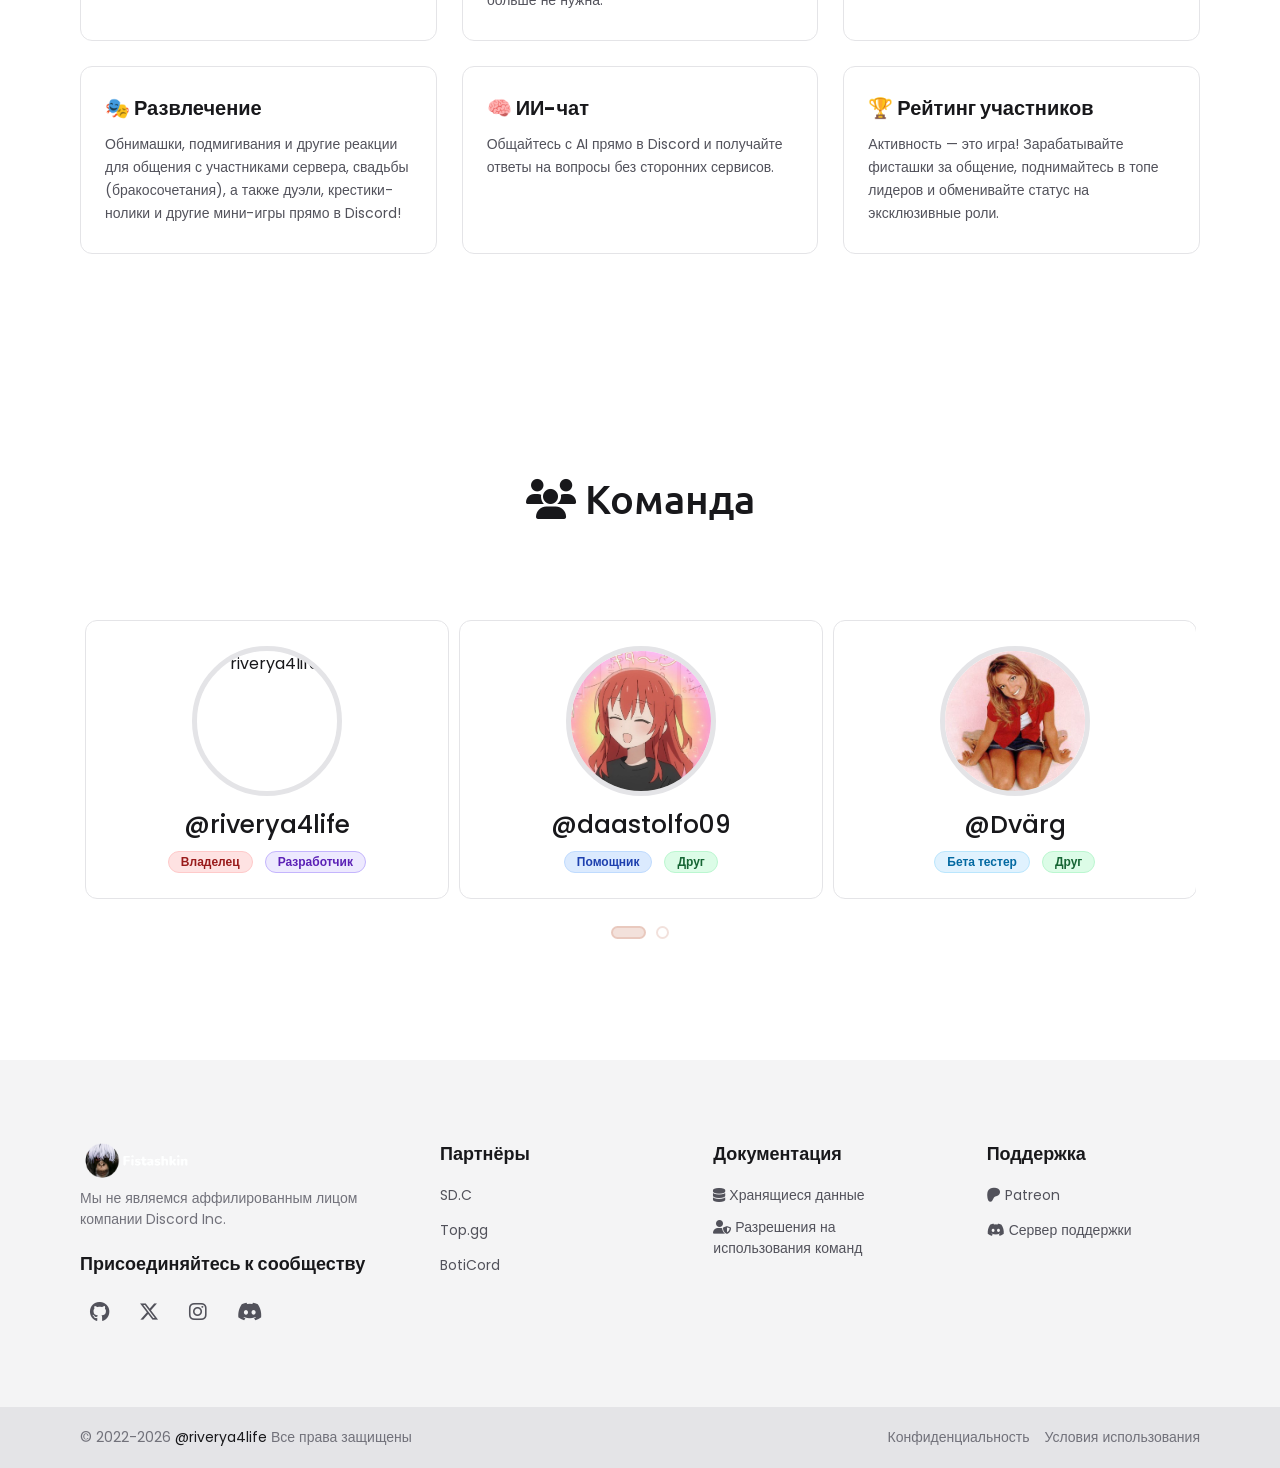
==== commit 38d4d86b: "Add files via upload" ====
--- a/index.html
+++ b/index.html
@@ -22,7 +22,7 @@
 
     <meta http-equiv="X-UA-Compatible" content="IE=edge,chrome=1" />
     <meta
-      content="width=device-width, initial-scale=1, maximum-scale=1, user-scalable=no"
+      content="width=device-width, initial-scale=1, maximum-scale=1, user-scalable=no, viewport-fit=cover"
       name="viewport"
     />
     <title>FistashkinBot</title>
--- a/css/style.css
+++ b/css/style.css
@@ -32,7 +32,6 @@
   --blur-xl: 120px;  /* features::after */
   --blur-2xl: 300px; /* blob-outer (desktop) */
   --blur-sat: 150%;  /* saturate() рядом с blur() */
-  --ablur-tint: rgba(255, 255, 255, 0.7);   /* светлая тема */
 
   /* ===== Светлая тема: адаптированные токены секций сайта ===== */
   --nav-bg-sticky: rgba(255, 255, 255, 0.75);
@@ -107,8 +106,6 @@
   --badge-secondary-bg: #27272a;
   --badge-secondary-text: #e4e4e7;
 
-  --ablur-tint: rgba(7, 3, 3, 0.9);         /* цвет фона со скрина */
-
   /* ===== Тёмная тема: оригинальные значения, без изменений ===== */
   --nav-bg-sticky: rgba(0, 0, 0, 0.3);
   --nav-text: #fff;
@@ -285,7 +282,9 @@
   width: 100%;
   display: flex;
   justify-content: center;
-  padding: 20px 24px 0;
+  /* viewport-fit=cover: навбар начинается от самого верха экрана, поэтому
+     отступ включает safe-area (статус-бар / Dynamic Island) */
+  padding: calc(env(safe-area-inset-top, 0px) + 20px) 24px 0;
   font-family: "Ubuntu", sans-serif;
   transition: padding 0.3s ease;
   z-index: 9999;
@@ -295,7 +294,7 @@
 }
 
 .navbar.sticky {
-  padding: 12px 24px 0;
+  padding: calc(env(safe-area-inset-top, 0px) + 12px) 24px 0;
 }
 
 .navbar .max-width {
@@ -2124,17 +2123,4 @@
 .navbar.sticky > ablur-layer,
 .docs-navbar.sticky > ablur-layer {
   height: calc(100% + 24px);
-}
-
-/* iOS: слой заходит под статус-бар */
-@supports (-webkit-touch-callout: none) {
-  .navbar > ablur-layer,
-  .docs-navbar > ablur-layer {
-    top: -60px;
-    height: calc(100% + 60px + 20px);
-  }
-  .navbar.sticky > ablur-layer,
-  .docs-navbar.sticky > ablur-layer {
-    height: calc(100% + 60px + 24px);
-  }
 }
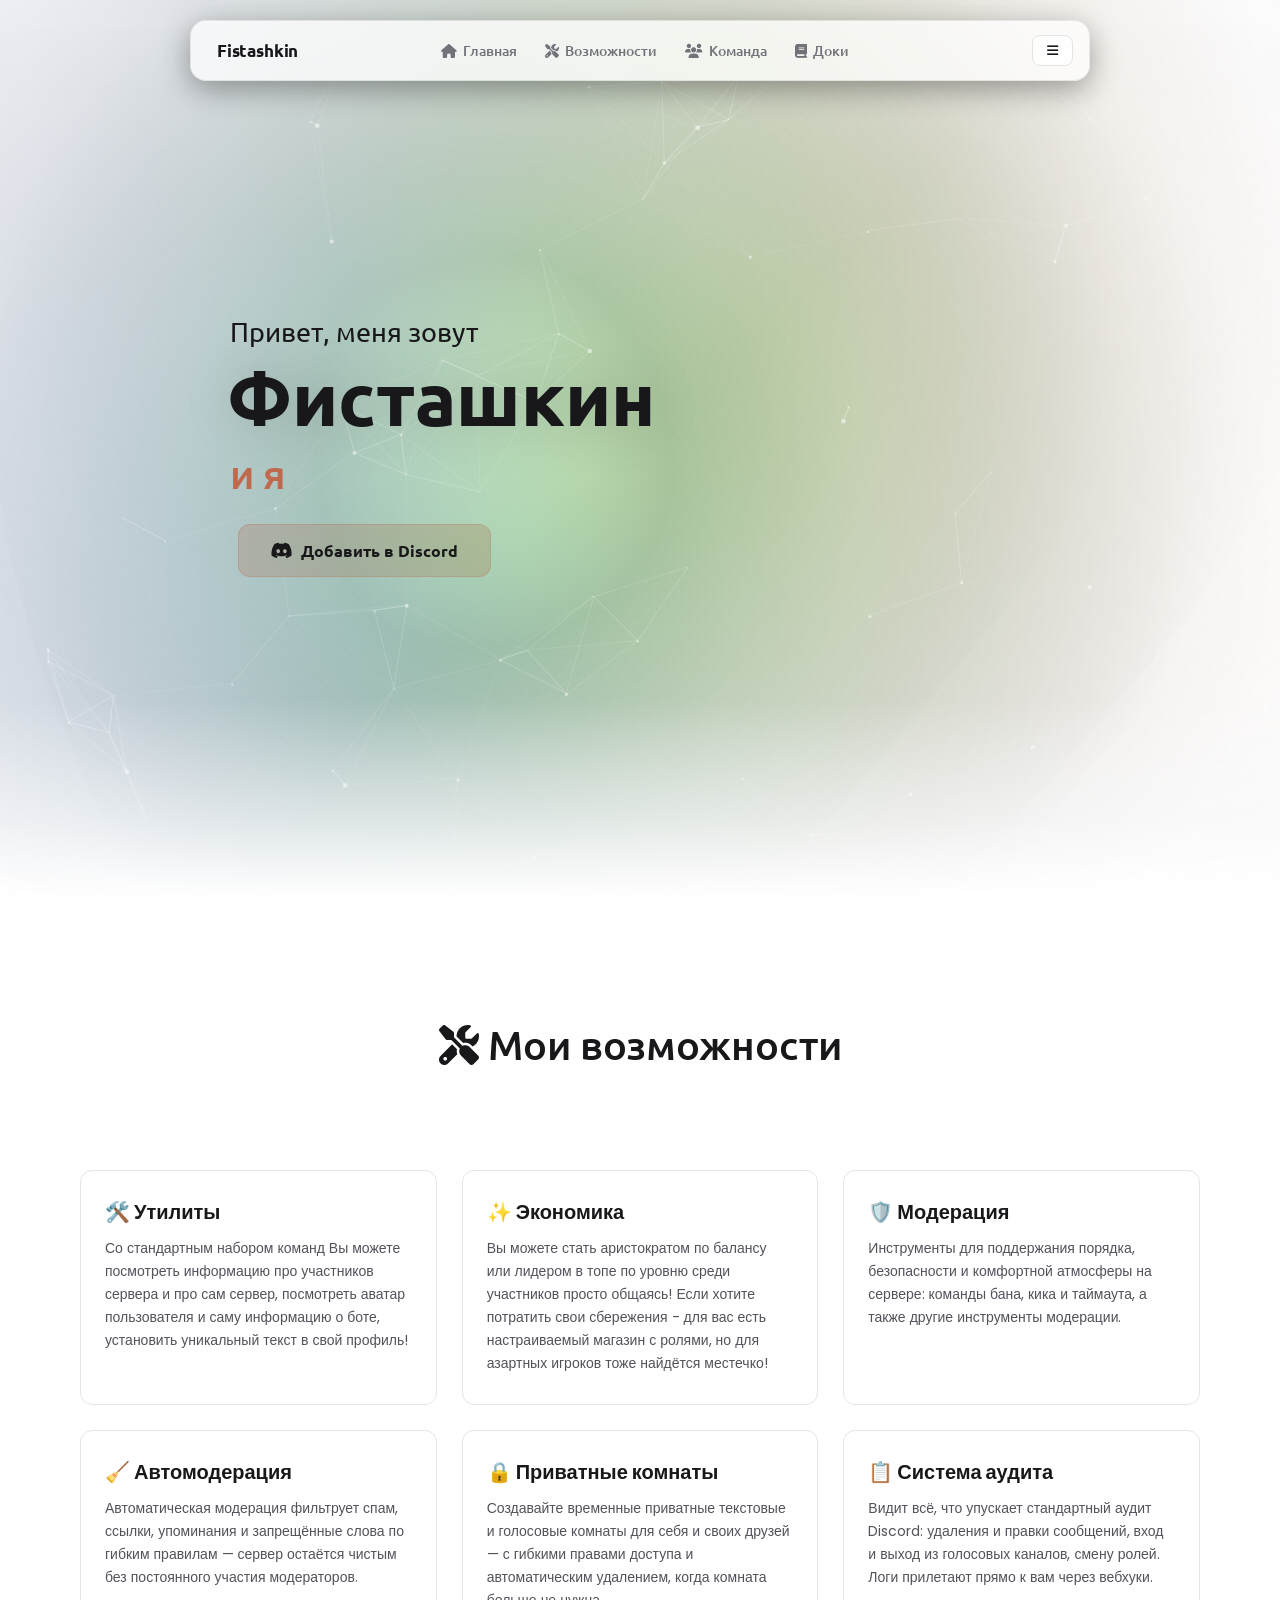
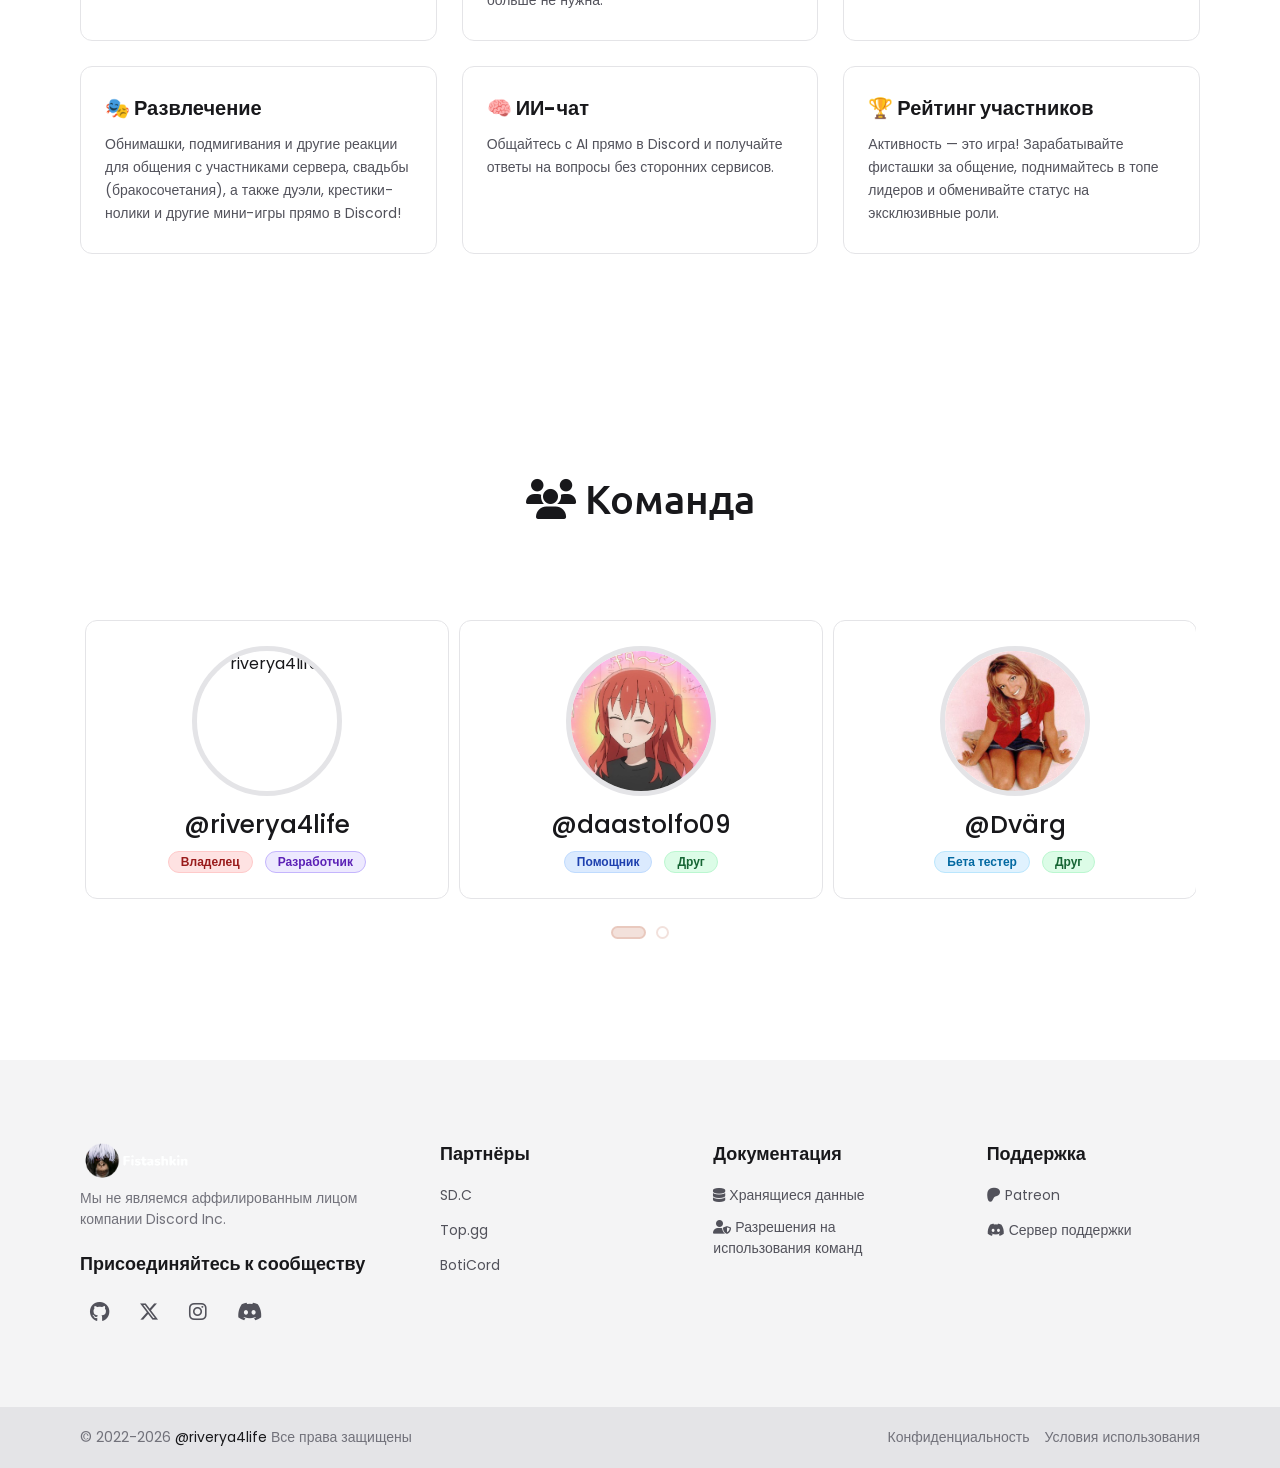
==== commit a88d919d: "Add files via upload" ====
--- a/index.html
+++ b/index.html
@@ -61,6 +61,32 @@
       defer
     ></script>
     <script src="./js/aos/aos.js" defer></script>
+    <script>
+      (function () {
+        var ua = navigator.userAgent;
+        var platform = navigator.platform || "";
+        var maxTouch = navigator.maxTouchPoints || 0;
+
+        // iPhone / iPad / iPod + iPad в режиме "desktop site" (iPadOS 13+ маскируется под Mac)
+        var isIOS =
+          /iPad|iPhone|iPod/.test(ua) ||
+          (platform === "MacIntel" && maxTouch > 1);
+
+        // Все не-Safari браузеры на iOS — у них в UA есть свой маркер
+        var isOtherIOSBrowser =
+          /CriOS/.test(ua) ||   // Chrome iOS
+          /FxiOS/.test(ua) ||   // Firefox iOS
+          /EdgiOS/.test(ua) ||  // Edge iOS
+          /OPiOS/.test(ua) ||   // Opera iOS
+          /GSA/.test(ua);       // Google Search App
+
+        var isIOSSafari = isIOS && !isOtherIOSBrowser;
+
+        if (isIOSSafari) {
+          document.documentElement.classList.add("is-ios-safari");
+        }
+      })();
+    </script>
     <script src="./js/ablur.js" defer></script>
 
     <!-- Meta -->
--- a/css/style.css
+++ b/css/style.css
@@ -32,6 +32,7 @@
   --blur-xl: 120px;  /* features::after */
   --blur-2xl: 300px; /* blob-outer (desktop) */
   --blur-sat: 150%;  /* saturate() рядом с blur() */
+  --ablur-tint: rgba(255, 255, 255, 0.7);   /* светлая тема */
 
   /* ===== Светлая тема: адаптированные токены секций сайта ===== */
   --nav-bg-sticky: rgba(255, 255, 255, 0.75);
@@ -106,6 +107,8 @@
   --badge-secondary-bg: #27272a;
   --badge-secondary-text: #e4e4e7;
 
+  --ablur-tint: rgba(7, 3, 3, 0.9);         /* цвет фона со скрина */
+
   /* ===== Тёмная тема: оригинальные значения, без изменений ===== */
   --nav-bg-sticky: rgba(0, 0, 0, 0.3);
   --nav-text: #fff;
@@ -282,9 +285,7 @@
   width: 100%;
   display: flex;
   justify-content: center;
-  /* viewport-fit=cover: навбар начинается от самого верха экрана, поэтому
-     отступ включает safe-area (статус-бар / Dynamic Island) */
-  padding: calc(env(safe-area-inset-top, 0px) + 20px) 24px 0;
+  padding: 20px 24px 0;
   font-family: "Ubuntu", sans-serif;
   transition: padding 0.3s ease;
   z-index: 9999;
@@ -294,7 +295,7 @@
 }
 
 .navbar.sticky {
-  padding: calc(env(safe-area-inset-top, 0px) + 12px) 24px 0;
+  padding: 12px 24px 0;
 }
 
 .navbar .max-width {
@@ -1775,7 +1776,6 @@
   }
 
   .home .home-content {
-    padding-top: 80px;
     text-align: center;
   }
 
@@ -2098,7 +2098,7 @@
    и при этом ниже .home::before (z-index:1), #particles-js (z-index:1)
    и контента .home .max-width (z-index:4), как и задумано. */
 #blobCanvas {
-  position: absolute;   /* было fixed */
+  position: absolute;
   top: 0;
   left: 0;
   width: 100%;
@@ -2106,6 +2106,19 @@
   z-index: 0;
   pointer-events: none;
   display: block;
+
+  /* === FIX: против мерцания на мобайле === */
+  /* Промоутим канвас в отдельный compositing layer — при скролле
+     браузер двигает готовый слой, а не пересобирает его каждый кадр. */
+  transform: translateZ(0);
+  -webkit-transform: translateZ(0);
+  backface-visibility: hidden;
+  -webkit-backface-visibility: hidden;
+
+  /* Изолируем перерисовку канваса — его repaint не задевает соседей
+     и наоборот, соседние repaint'ы (navbar с backdrop-filter, particles)
+     не дёргают канвас. */
+  contain: layout paint;
 }
 
 /* Позиционирование ablur-слоя под навбаром */
@@ -2123,4 +2136,22 @@
 .navbar.sticky > ablur-layer,
 .docs-navbar.sticky > ablur-layer {
   height: calc(100% + 24px);
-}+}
+
+/* ================================================================
+   iOS / Safari: убираем ablur-слой полностью.
+   На остальных браузерах (Chrome, Firefox, Edge, Android) — оставляем.
+   
+   `-webkit-touch-callout: none` поддерживается только WebKit-движком,
+   то есть Safari и все браузеры на iOS (Chrome iOS, Firefox iOS и т.д.
+   тоже используют WebKit под капотом — это требование Apple).
+   
+   Никакого фолбэк-блюра не ставим: лучше никакого размытия в зоне
+   статус-бара, чем сломанный backdrop-filter + mask, который WebKit
+   отрисовывает как чёрную полосу.
+   ================================================================ */
+/* Скрываем ablur только в iOS Safari (по классу с <html>, который ставит JS) */
+html.is-ios-safari .navbar > ablur-layer,
+html.is-ios-safari .docs-navbar > ablur-layer {
+  display: none !important;
+}
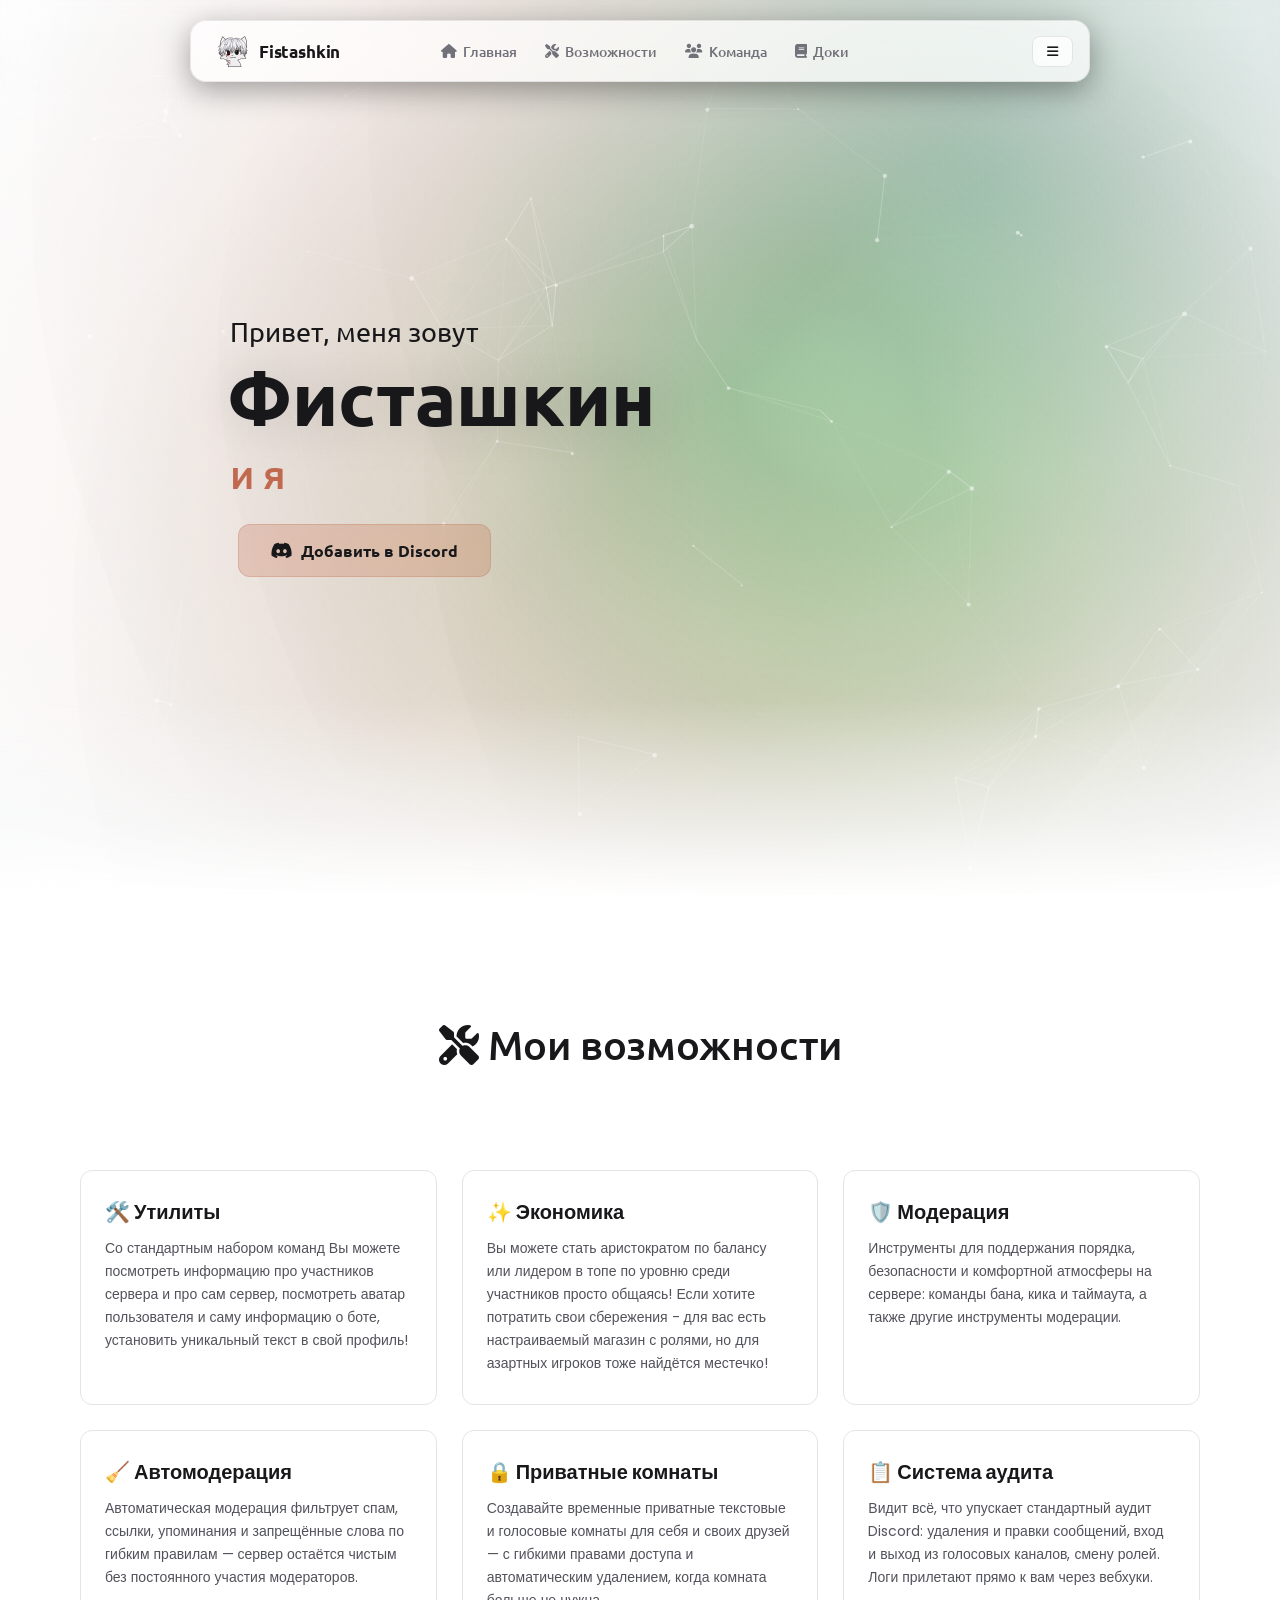
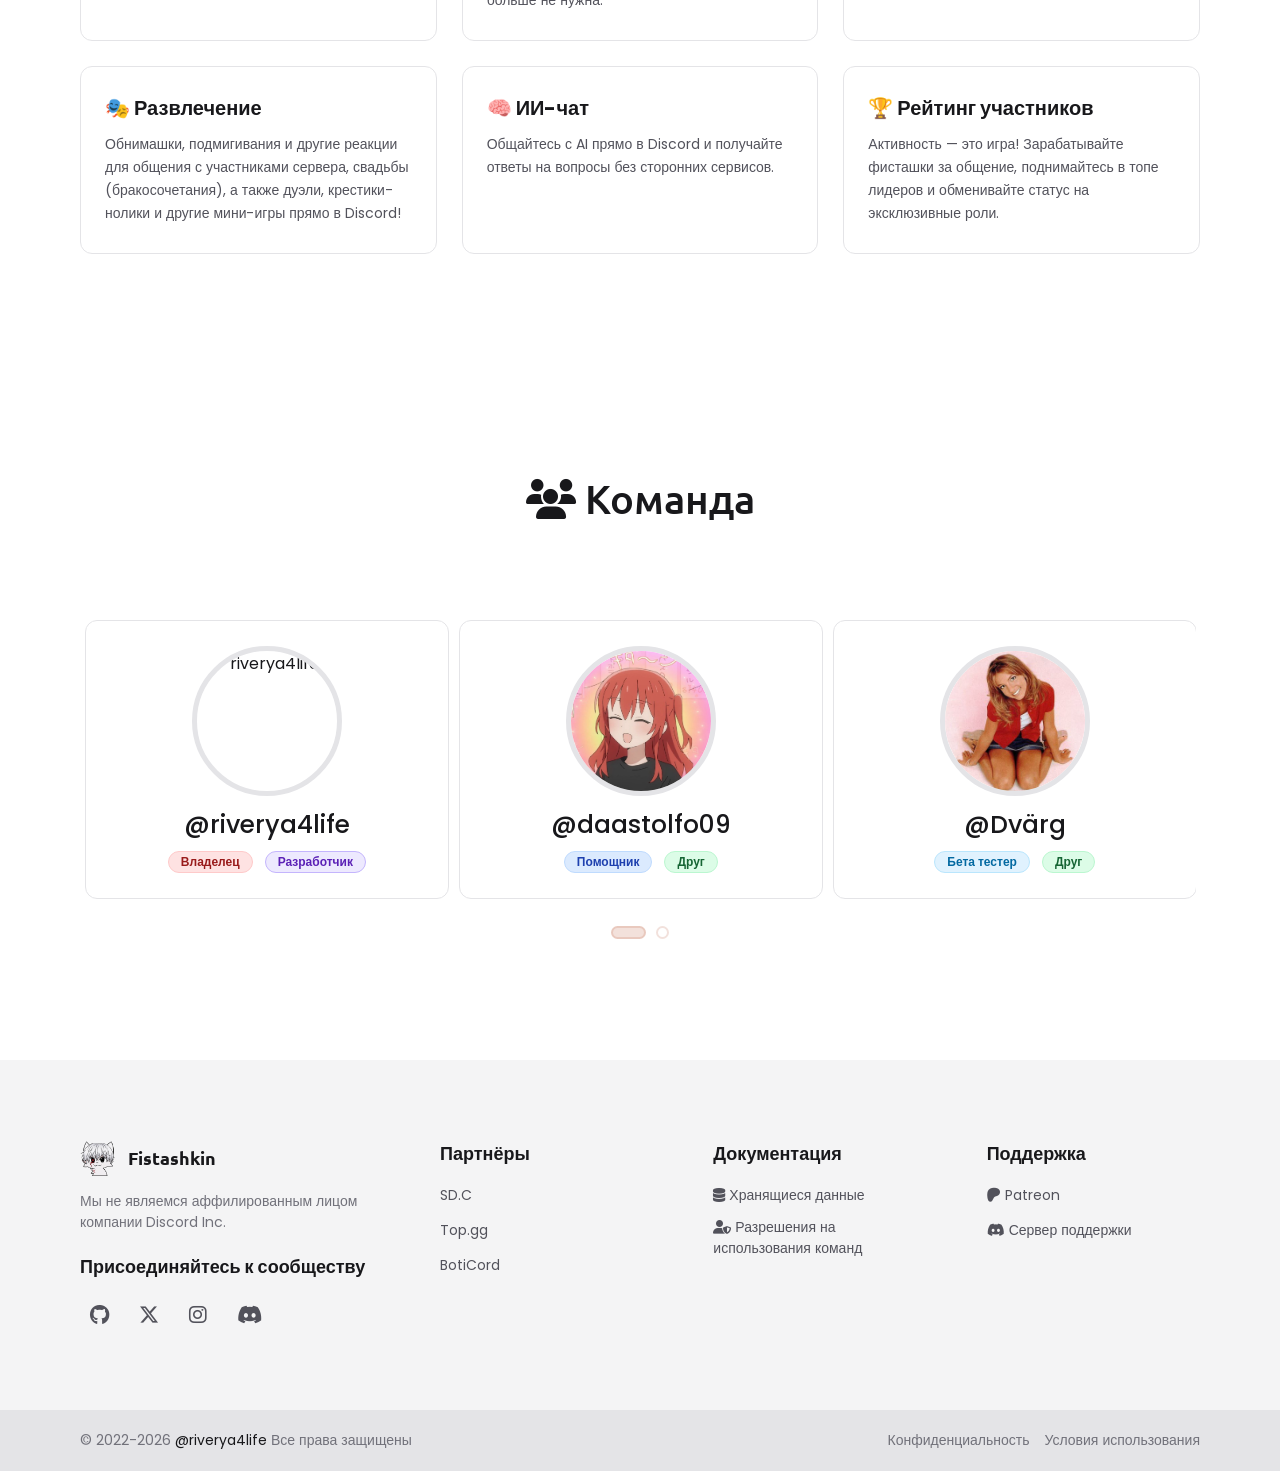
==== commit 249074af: "Add files via upload" ====
--- a/index.html
+++ b/index.html
@@ -118,7 +118,10 @@
       <ablur-layer layers="5" base-blur="22" end-at="72" flip></ablur-layer>
       <div class="max-width">
         <div class="logo">
-          <a href="#home">Fistashkin<span></span></a>
+          <a href="#home">
+            <img src="assets/icon.ico" alt="Fistashkin Avatar" class="nav-avatar" />
+            Fistashkin<span></span>
+          </a>
         </div>
         <ul class="menu">
           <li>
@@ -153,8 +156,7 @@
           </button>
 
           <div id="dropdown-menu" class="dropdown">
-            <!-- Пункты навигации: видны только на мобильном (см. .dropdown-mobile-nav
-                 в style.css), на десктопе скрыты — там навигация уже видна в .navbar .menu -->
+            <!-- Пункты навигации: видны только на мобильном -->
             <div class="dropdown-mobile-nav">
               <div class="dropdown-label" data-i18n="dropdown_navigation"></div>
               <a href="#home" class="dropdown-item">
@@ -353,9 +355,12 @@
       <div class="footer-top">
         <div class="container">
           <div class="footer-brand">
-            <a href="#" class="logo">
-              <img src="assets/logo.svg" alt="FistashkinBot Logo" />
-            </a>
+            <!-- НОВЫЙ БЛОК: Аватарка и имя рядом -->
+            <div class="footer-brand-header">
+              <img src="assets/icon.ico" alt="FistashkinBot Logo" class="footer-avatar-img" />
+              <span class="footer-brand-name">Fistashkin</span>
+            </div>
+            
             <p class="footer-brand-text" data-i18n="footer_not_affiliated"></p>
             <h3 class="h4 social-title" data-i18n="footer_social_title"></h3>
             <ul class="social-list">
@@ -507,12 +512,6 @@
           }, 400);
         }
       }
-      // FIX: раньше ждали window.load — оно срабатывает только когда ДОГРУЗИТСЯ
-      // абсолютно всё (шрифты, cdnjs-скрипты, картинки). На слабой мобильной
-      // сети это может занимать много секунд — экран всё это время чёрный
-      // под лоадером. DOMContentLoaded фактически совпадает с готовностью
-      // видимого контента (HTML распарсен, defer-скрипты выполнены), поэтому
-      // прячем лоадер по нему, а window.load/pageshow оставляем как подстраховку.
       document.addEventListener("DOMContentLoaded", hideLoader);
       window.addEventListener("load", hideLoader);
       window.addEventListener("pageshow", hideLoader);
--- a/css/style.css
+++ b/css/style.css
@@ -2155,3 +2155,35 @@
 html.is-ios-safari .docs-navbar > ablur-layer {
   display: none !important;
 }
+
+/* ================= НОВЫЕ СТИЛИ: АВАТАРКИ ================= */
+
+/* Аватарка в навбаре (верхняя панель) */
+.nav-avatar {
+  width: 32px;
+  height: 32px;
+  object-fit: cover;
+}
+
+/* Обертка для аватарки и имени в футере */
+.footer-brand-header {
+  display: flex;
+  align-items: center;
+  gap: 12px;
+  margin-bottom: 15px;
+}
+
+/* Аватарка в футере */
+.footer-avatar-img {
+  width: 36px;
+  height: 36px;
+  object-fit: cover;
+}
+
+/* Имя рядом с аватаркой в футере */
+.footer-brand-name {
+  font-size: 18px;
+  font-weight: 600;
+  color: var(--footer-heading);
+  font-family: "Ubuntu", sans-serif;
+}
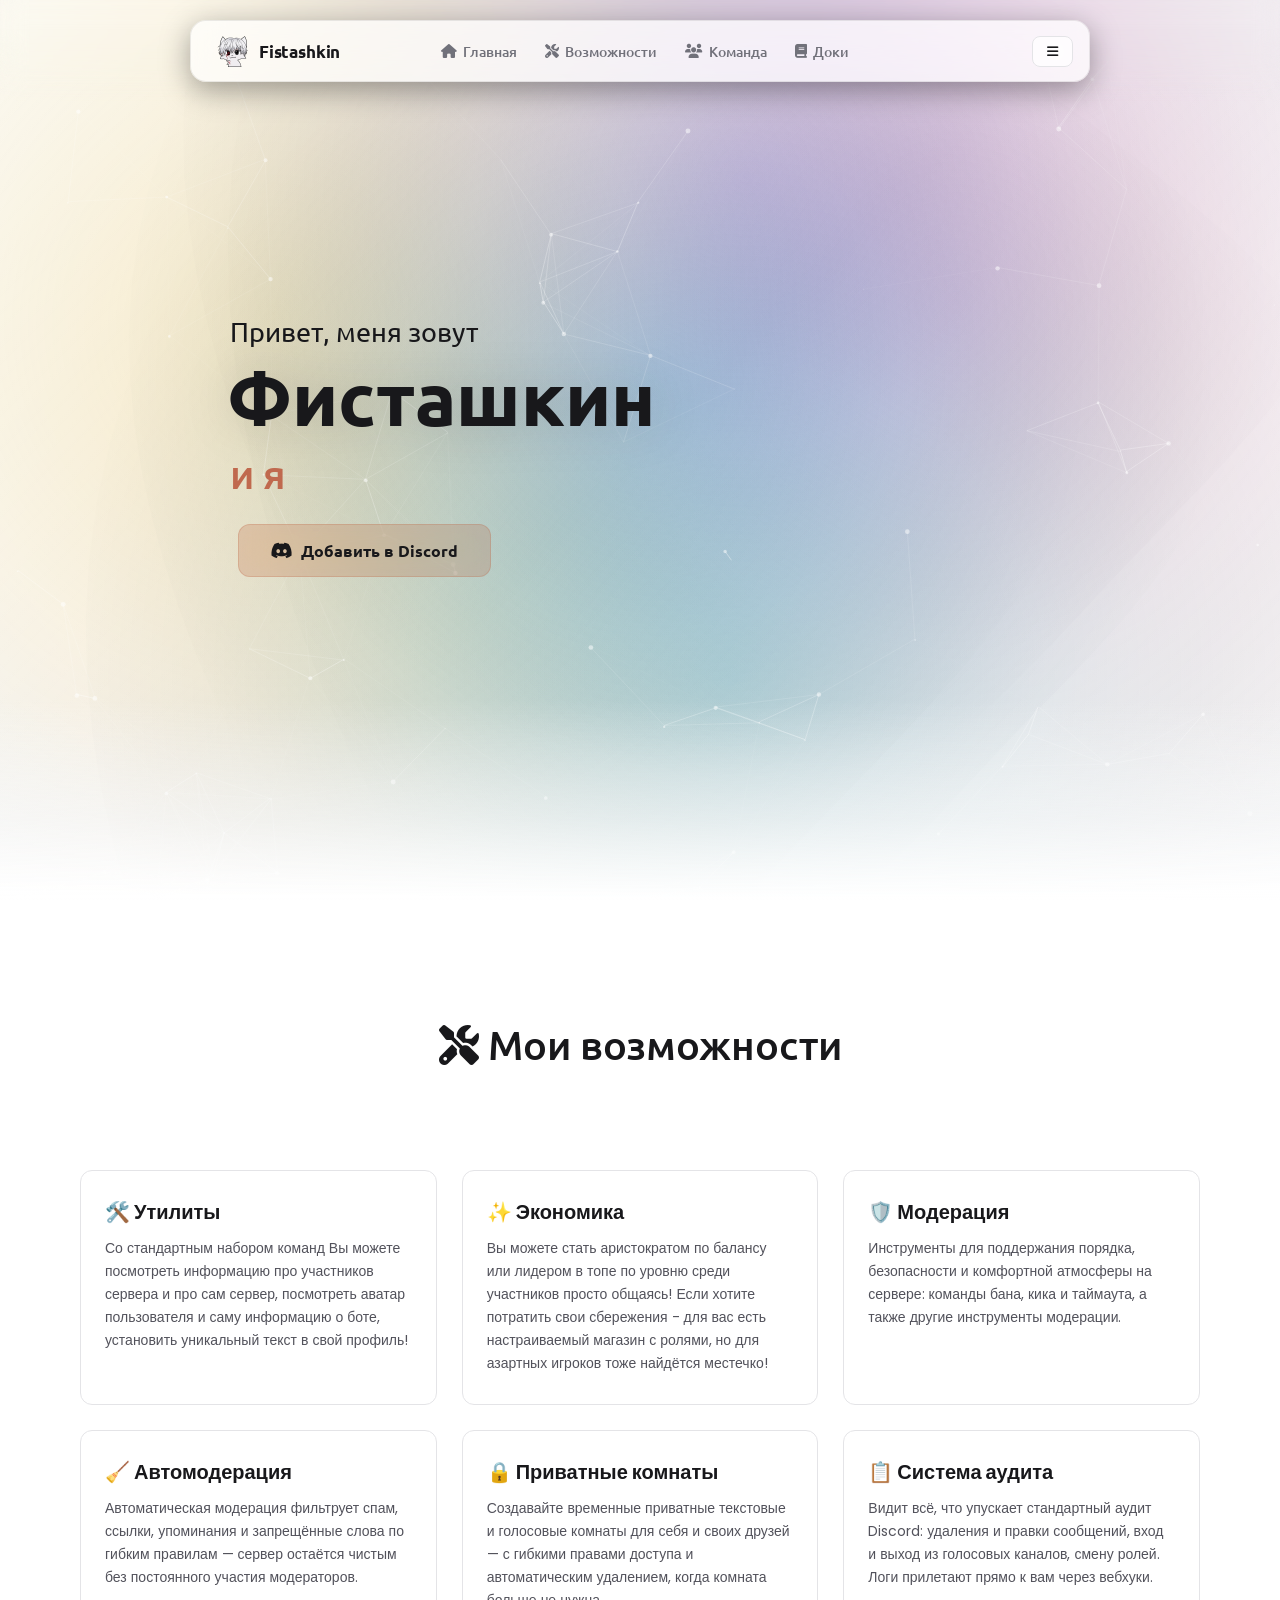
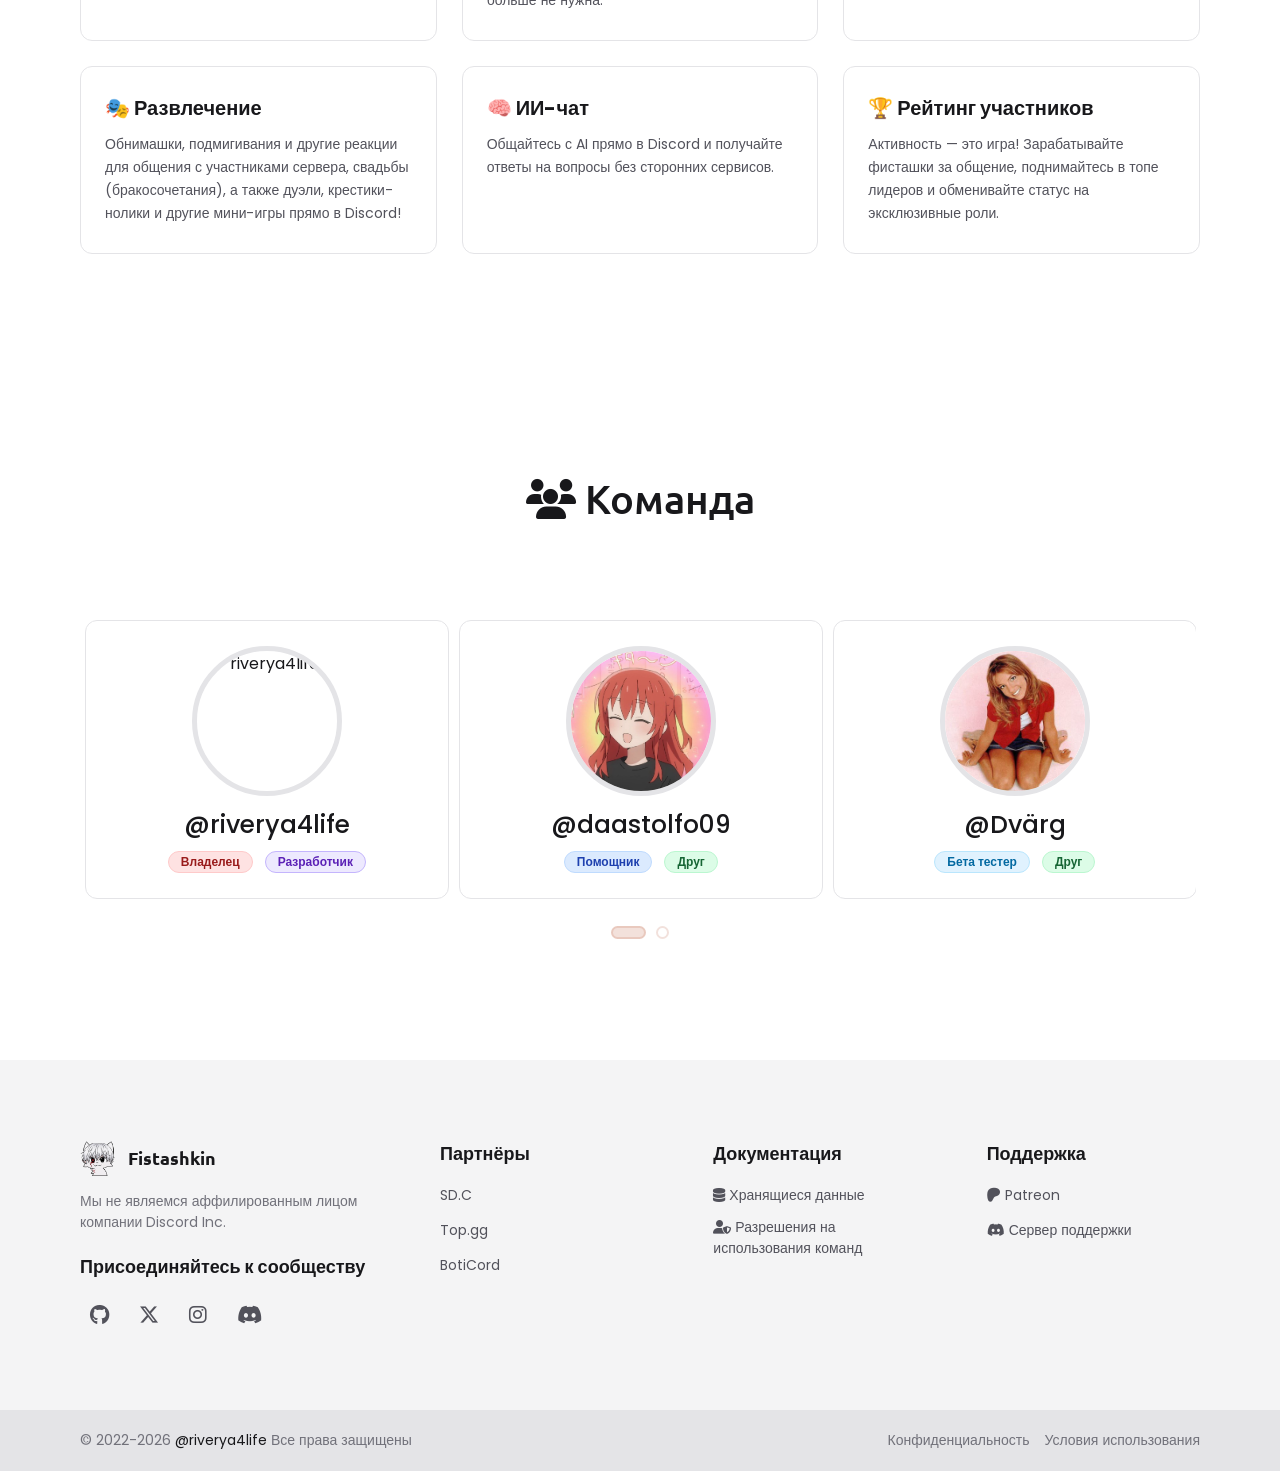
==== commit 98d117c2: "Add files via upload" ====
--- a/index.html
+++ b/index.html
@@ -119,7 +119,7 @@
       <div class="max-width">
         <div class="logo">
           <a href="#home">
-            <img src="assets/icon.ico" alt="Fistashkin Avatar" class="nav-avatar" />
+            <img src="assets/fistashkin.ico" alt="Fistashkin Avatar" class="nav-avatar" />
             Fistashkin<span></span>
           </a>
         </div>
@@ -357,7 +357,7 @@
           <div class="footer-brand">
             <!-- НОВЫЙ БЛОК: Аватарка и имя рядом -->
             <div class="footer-brand-header">
-              <img src="assets/icon.ico" alt="FistashkinBot Logo" class="footer-avatar-img" />
+              <img src="assets/fistashkin.ico" alt="FistashkinBot Logo" class="footer-avatar-img" />
               <span class="footer-brand-name">Fistashkin</span>
             </div>
             
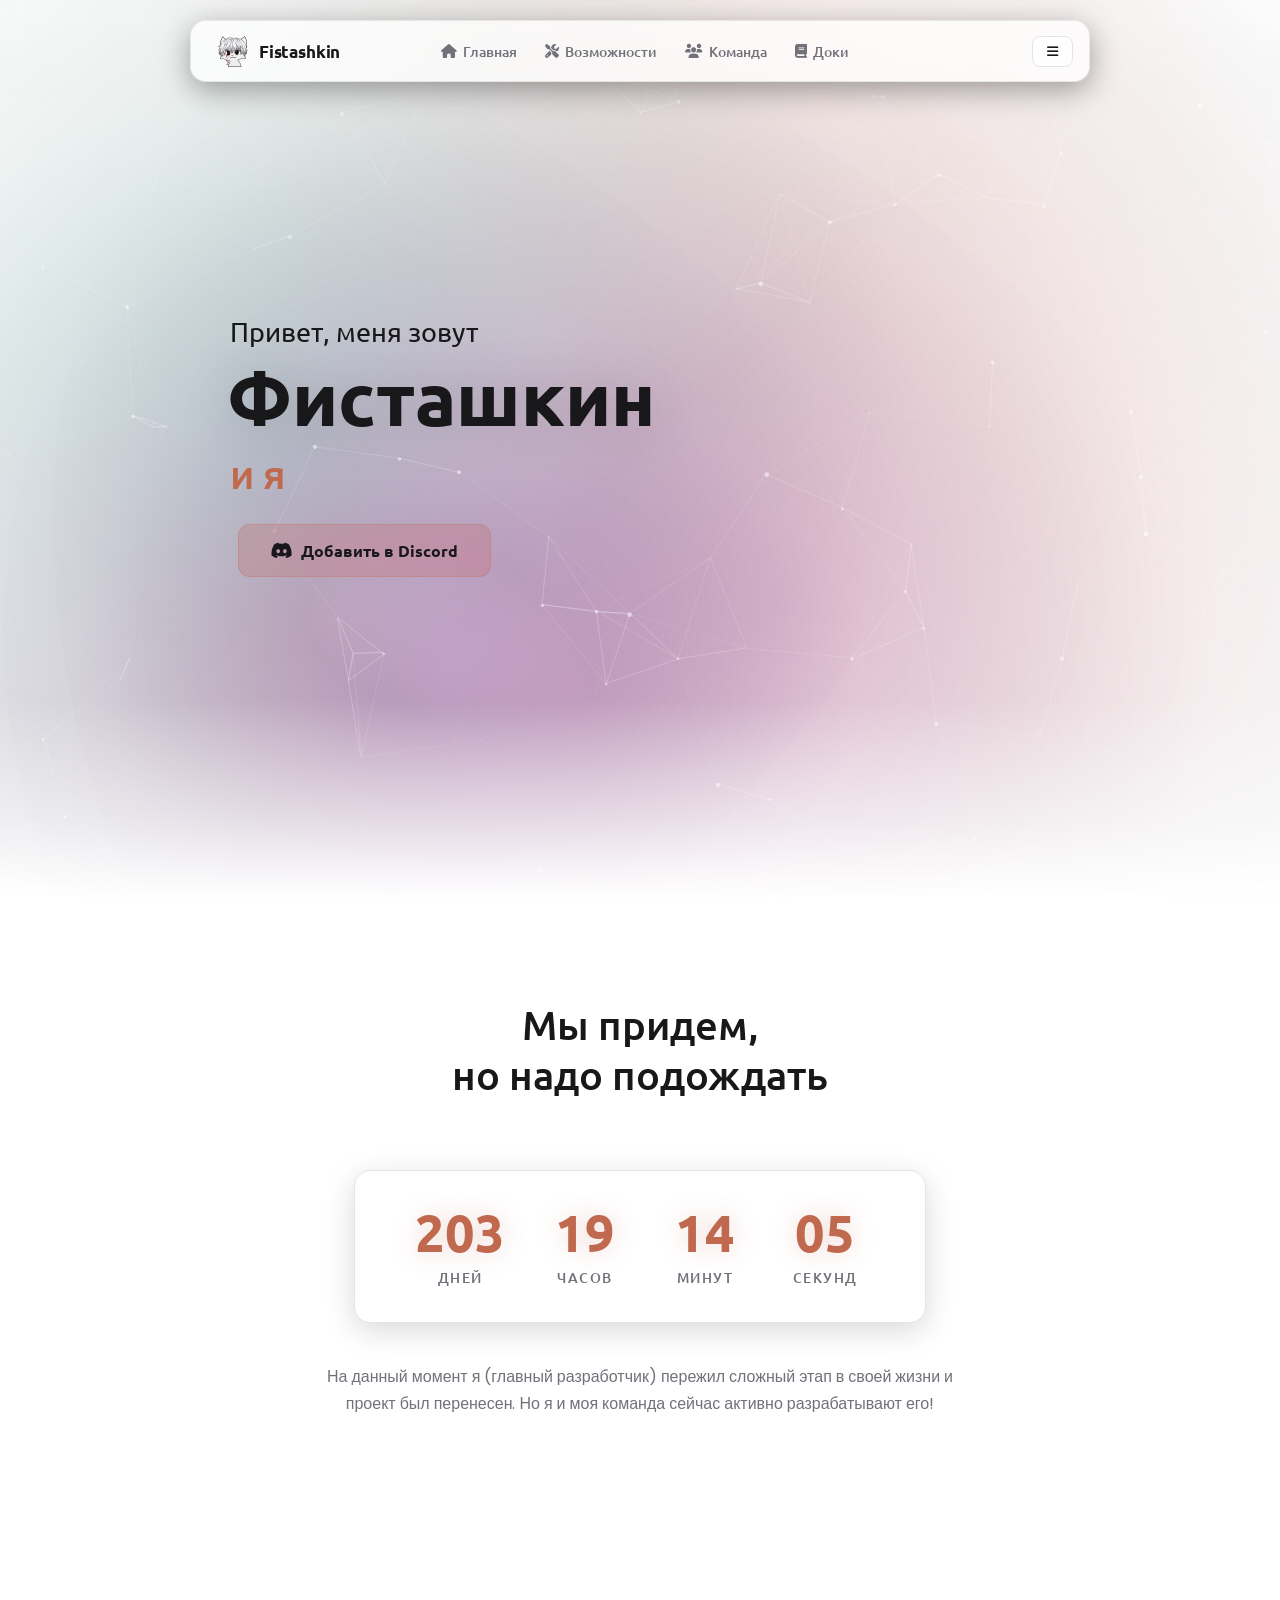
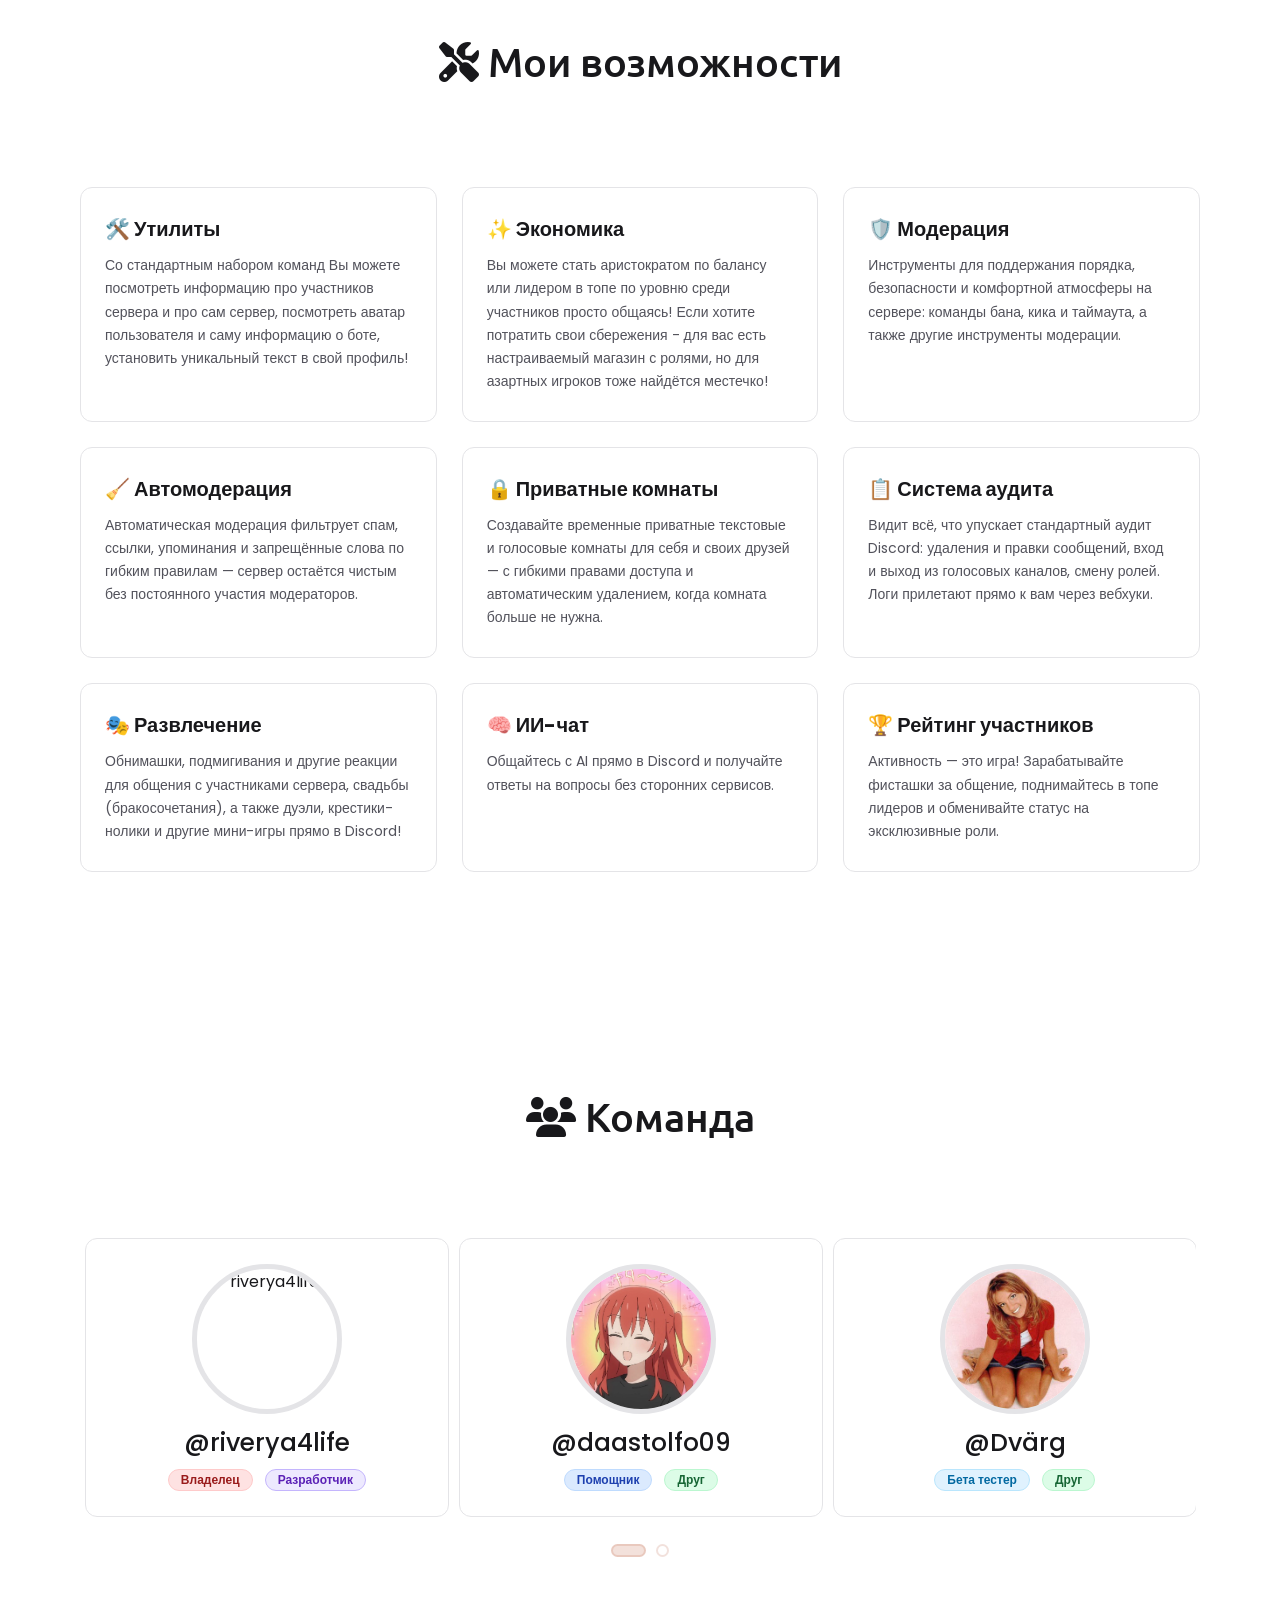
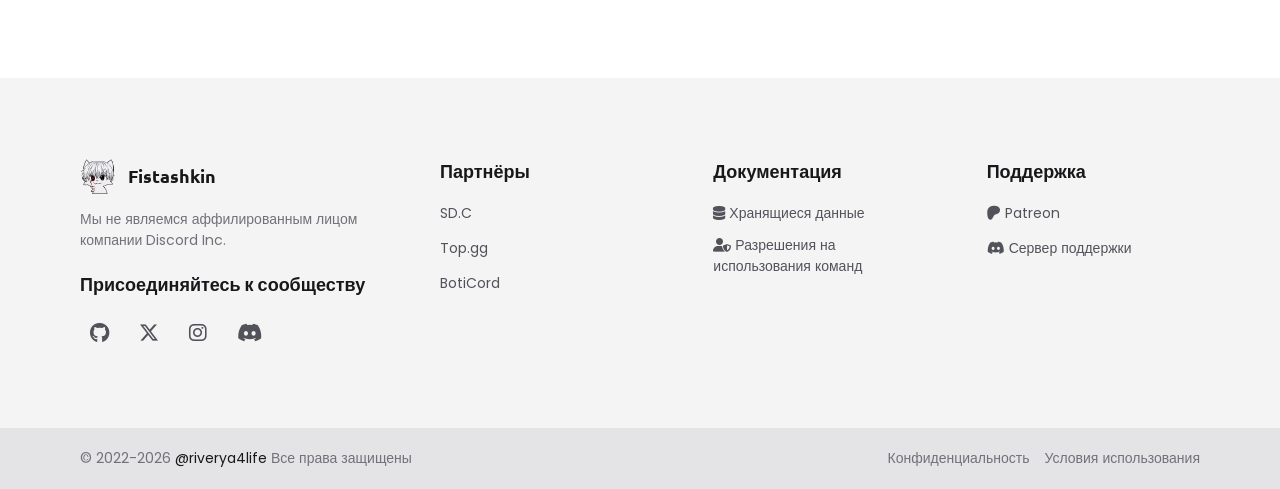
==== commit 17d3770e: "Add files via upload" ====
--- a/index.html
+++ b/index.html
@@ -228,6 +228,39 @@
       </div>
     </section>
 
+    <!-- Секция статуса (Таймер) -->
+    <section class="status-section" id="status">
+        <div class="max-width">
+            <h2 class="title">
+                <span data-i18n="status_title_1"></span><br>
+                <span data-i18n="status_title_2"></span>
+            </h2>
+            
+            <div class="countdown-wrapper">
+                <div class="countdown-container">
+                    <div class="countdown-item">
+                        <span class="number" id="days">00</span>
+                        <span class="label" data-i18n="status_days"></span>
+                    </div>
+                    <div class="countdown-item">
+                        <span class="number" id="hours">00</span>
+                        <span class="label" data-i18n="status_hours"></span>
+                    </div>
+                    <div class="countdown-item">
+                        <span class="number" id="minutes">00</span>
+                        <span class="label" data-i18n="status_minutes"></span>
+                    </div>
+                    <div class="countdown-item">
+                        <span class="number" id="seconds">00</span>
+                        <span class="label" data-i18n="status_seconds"></span>
+                    </div>
+                </div>
+            </div>
+
+            <p class="status-text" data-i18n="status_text"></p>
+        </div>
+    </section>
+
     <section class="features" id="features">
       <div data-aos="fade-down" data-aos-duration="1000" data-aos-once="true">
         <div class="max-width">
@@ -538,5 +571,53 @@
         }
       });
     </script>
+
+    <script>
+        // Ждем, пока вся страница загрузится
+        document.addEventListener("DOMContentLoaded", () => {
+            console.log("Скрипт таймера запущен!"); // Это сообщение появится в консоли (F12)
+
+            // Целевая дата: 1 января 2027 года
+            const targetDate = new Date("2027-06-28T00:00:00").getTime();
+
+            // Проверяем, есть ли элементы на странице
+            const daysEl = document.getElementById("days");
+            if (!daysEl) {
+                console.error("ОШИБКА: Элемент с id='days' не найден! Проверьте HTML.");
+                return;
+            }
+
+            // Запускаем интервал (каждую секунду)
+            setInterval(function() {
+                const now = new Date().getTime();
+                const distance = targetDate - now;
+
+                // Если время вышло
+                if (distance < 0) {
+                    document.getElementById("days").innerText = "00";
+                    document.getElementById("hours").innerText = "00";
+                    document.getElementById("minutes").innerText = "00";
+                    document.getElementById("seconds").innerText = "00";
+                    return;
+                }
+
+                // Вычисления
+                const days = Math.floor(distance / (1000 * 60 * 60 * 24));
+                const hours = Math.floor((distance % (1000 * 60 * 60 * 24)) / (1000 * 60 * 60));
+                const minutes = Math.floor((distance % (1000 * 60 * 60)) / (1000 * 60));
+                const seconds = Math.floor((distance % (1000 * 60)) / 1000);
+
+                // Функция добавления нуля (например, 5 -> 05)
+                const formatNumber = (num) => String(num).padStart(2, '0');
+
+                // Обновляем цифры на экране
+                document.getElementById("days").innerText = formatNumber(days);
+                document.getElementById("hours").innerText = formatNumber(hours);
+                document.getElementById("minutes").innerText = formatNumber(minutes);
+                document.getElementById("seconds").innerText = formatNumber(seconds);
+
+            }, 1000); // 1000 миллисекунд = 1 секунда
+        });
+    </script>
   </body>
 </html>
--- a/css/style.css
+++ b/css/style.css
@@ -2186,4 +2186,149 @@
   font-weight: 600;
   color: var(--footer-heading);
   font-family: "Ubuntu", sans-serif;
+}
+
+/* ================= СЕКЦИЯ СТАТУСА (ТАЙМЕР) ================= */
+/* Адаптировано под переменные вашего проекта */
+
+.status-section {
+    padding: 100px 0;
+    background: var(--section-bg);
+    color: var(--section-text);
+    font-family: "Ubuntu", sans-serif;
+    text-align: center;
+}
+
+.status-section .title {
+    /* Наследует стили из вашего глобального .title */
+    margin-bottom: 50px;
+}
+
+.countdown-wrapper {
+    display: flex;
+    justify-content: center;
+    margin-bottom: 40px;
+}
+
+.countdown-container {
+    display: inline-flex;
+    justify-content: center;
+    gap: 40px;
+    /* Стеклянный эффект как у навбара */
+    background: var(--card-bg);
+    border: 1px solid var(--card-border);
+    border-radius: 16px;
+    padding: 35px 60px;
+    backdrop-filter: blur(var(--blur-md)) saturate(var(--blur-sat));
+    -webkit-backdrop-filter: blur(var(--blur-md)) saturate(var(--blur-sat));
+    box-shadow: 0 8px 30px rgba(0, 0, 0, 0.15);
+    transition: all 0.4s cubic-bezier(0.4, 0, 0.2, 1);
+    flex-wrap: wrap;
+}
+
+/* Эффект при наведении, похожий на карточки .card */
+.countdown-container:hover {
+    transform: translateY(-4px);
+    border-color: var(--card-border-hover);
+    box-shadow: 0 12px 40px rgba(0, 0, 0, 0.25);
+}
+
+.countdown-item {
+    display: flex;
+    flex-direction: column;
+    align-items: center;
+    min-width: 80px;
+}
+
+.countdown-item .number {
+    font-family: "Ubuntu", "JetBrains Mono", monospace;
+    font-size: 52px;
+    font-weight: 700;
+    color: var(--accent); /* Ваш акцентный цвет (оранжевый) */
+    line-height: 1;
+    margin-bottom: 10px;
+    font-variant-numeric: tabular-nums; /* Чтобы цифры не прыгали */
+    text-shadow: 0 0 25px var(--accent-dim); /* Легкое свечение */
+    transition: color 0.3s ease;
+}
+
+.countdown-item .label {
+    font-size: 14px;
+    color: var(--text-muted);
+    text-transform: uppercase;
+    letter-spacing: 1.5px;
+    font-weight: 500;
+}
+
+.status-text {
+    max-width: 650px;
+    margin: 0 auto;
+    color: var(--text-muted);
+    font-size: 16px;
+    line-height: 1.7;
+    font-family: "Poppins", sans-serif;
+}
+
+/* ================= АНИМАЦИИ ПОЯВЛЕНИЯ ================= */
+/* Если у вас уже есть .reveal и .visible в style.css, эти стили можно не добавлять */
+.reveal {
+    opacity: 0;
+    transform: translateY(20px);
+    transition: all 0.6s cubic-bezier(0.4, 0, 0.2, 1);
+}
+
+.reveal.visible {
+    opacity: 1;
+    transform: translateY(0);
+}
+
+/* ================= АДАПТИВНОСТЬ ================= */
+@media (max-width: 950px) {
+    .countdown-container {
+        gap: 25px;
+        padding: 25px 35px;
+    }
+    .countdown-item .number {
+        font-size: 42px;
+    }
+}
+
+@media (max-width: 690px) {
+    .status-section {
+        padding: 70px 0;
+    }
+    .countdown-container {
+        gap: 15px;
+        padding: 20px 25px;
+        width: 100%;
+        box-sizing: border-box;
+    }
+    .countdown-item {
+        min-width: 60px;
+        flex: 1;
+    }
+    .countdown-item .number {
+        font-size: 32px;
+    }
+    .countdown-item .label {
+        font-size: 11px;
+        letter-spacing: 1px;
+    }
+    .status-text {
+        font-size: 14px;
+        padding: 0 20px;
+    }
+}
+
+@media (max-width: 500px) {
+    .countdown-item .number {
+        font-size: 26px;
+    }
+    .countdown-item .label {
+        font-size: 10px;
+    }
+    .countdown-container {
+        gap: 10px;
+        padding: 15px 10px;
+    }
 }
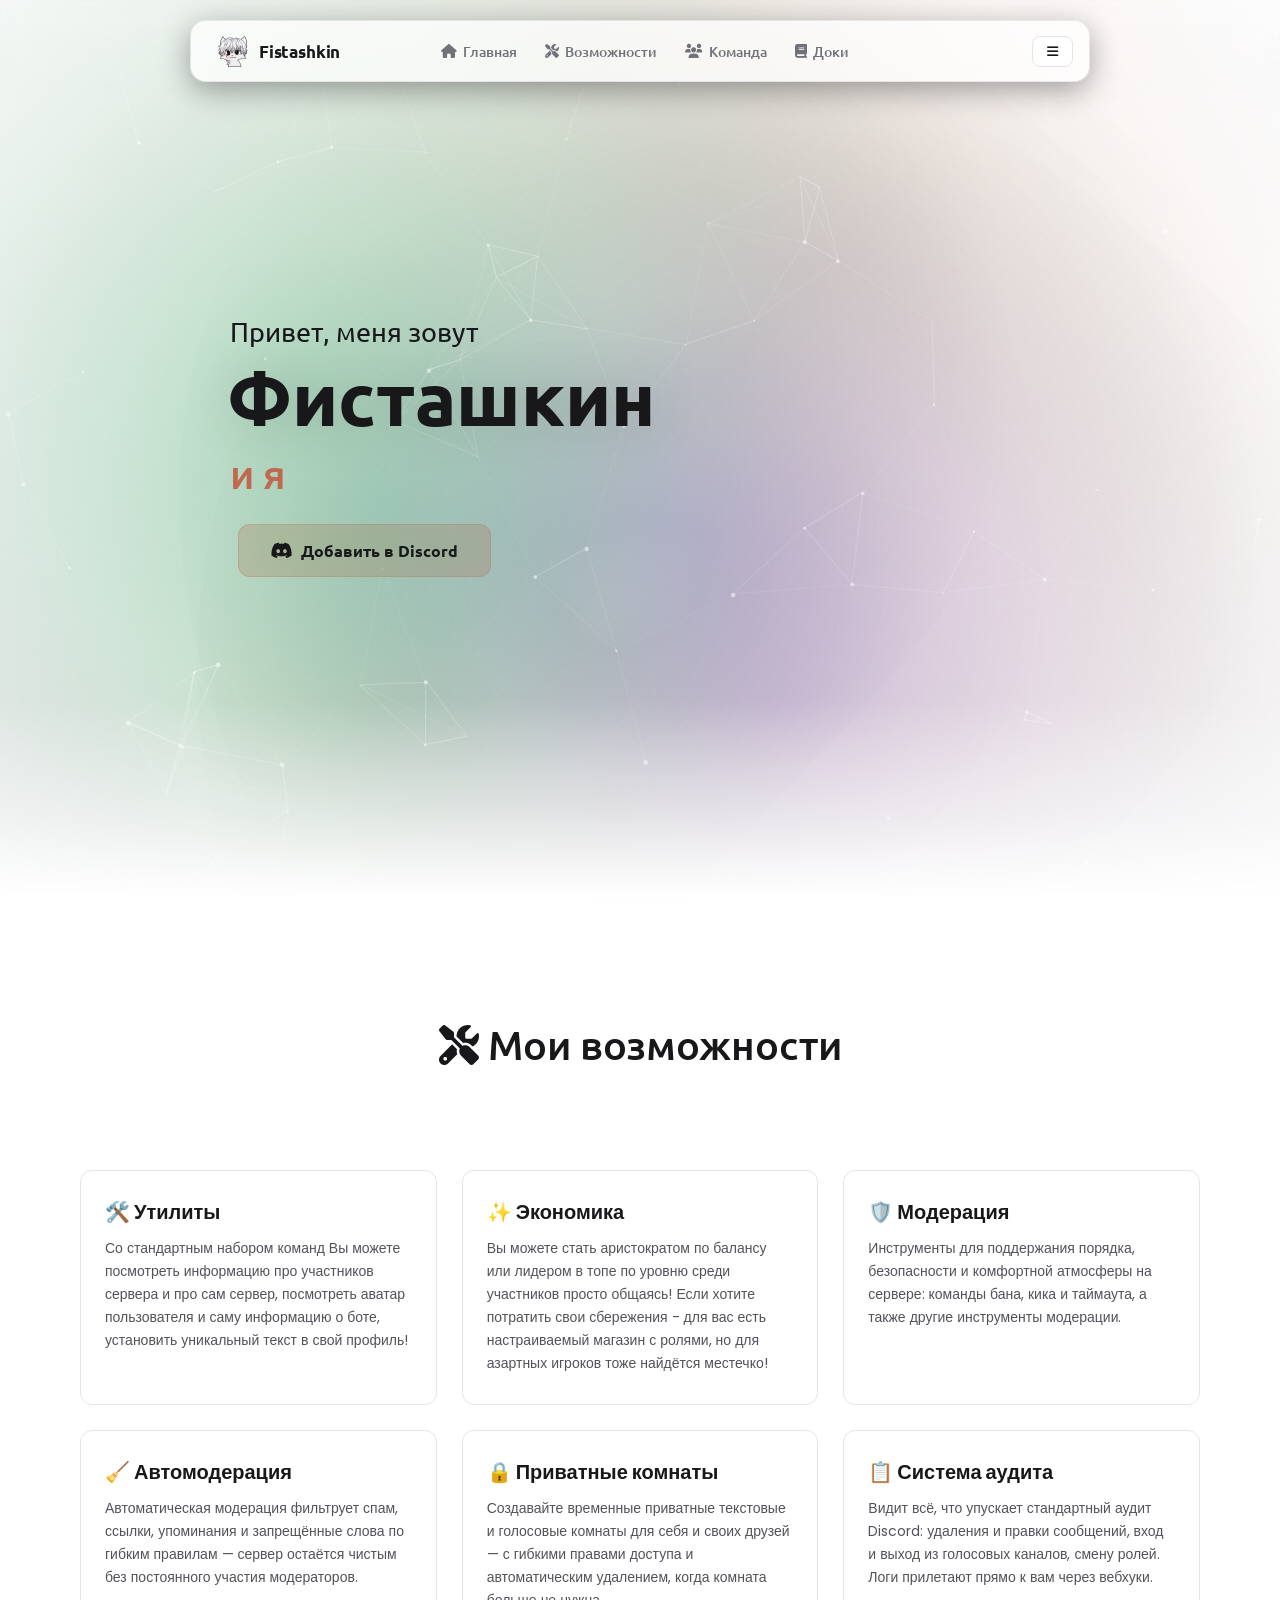
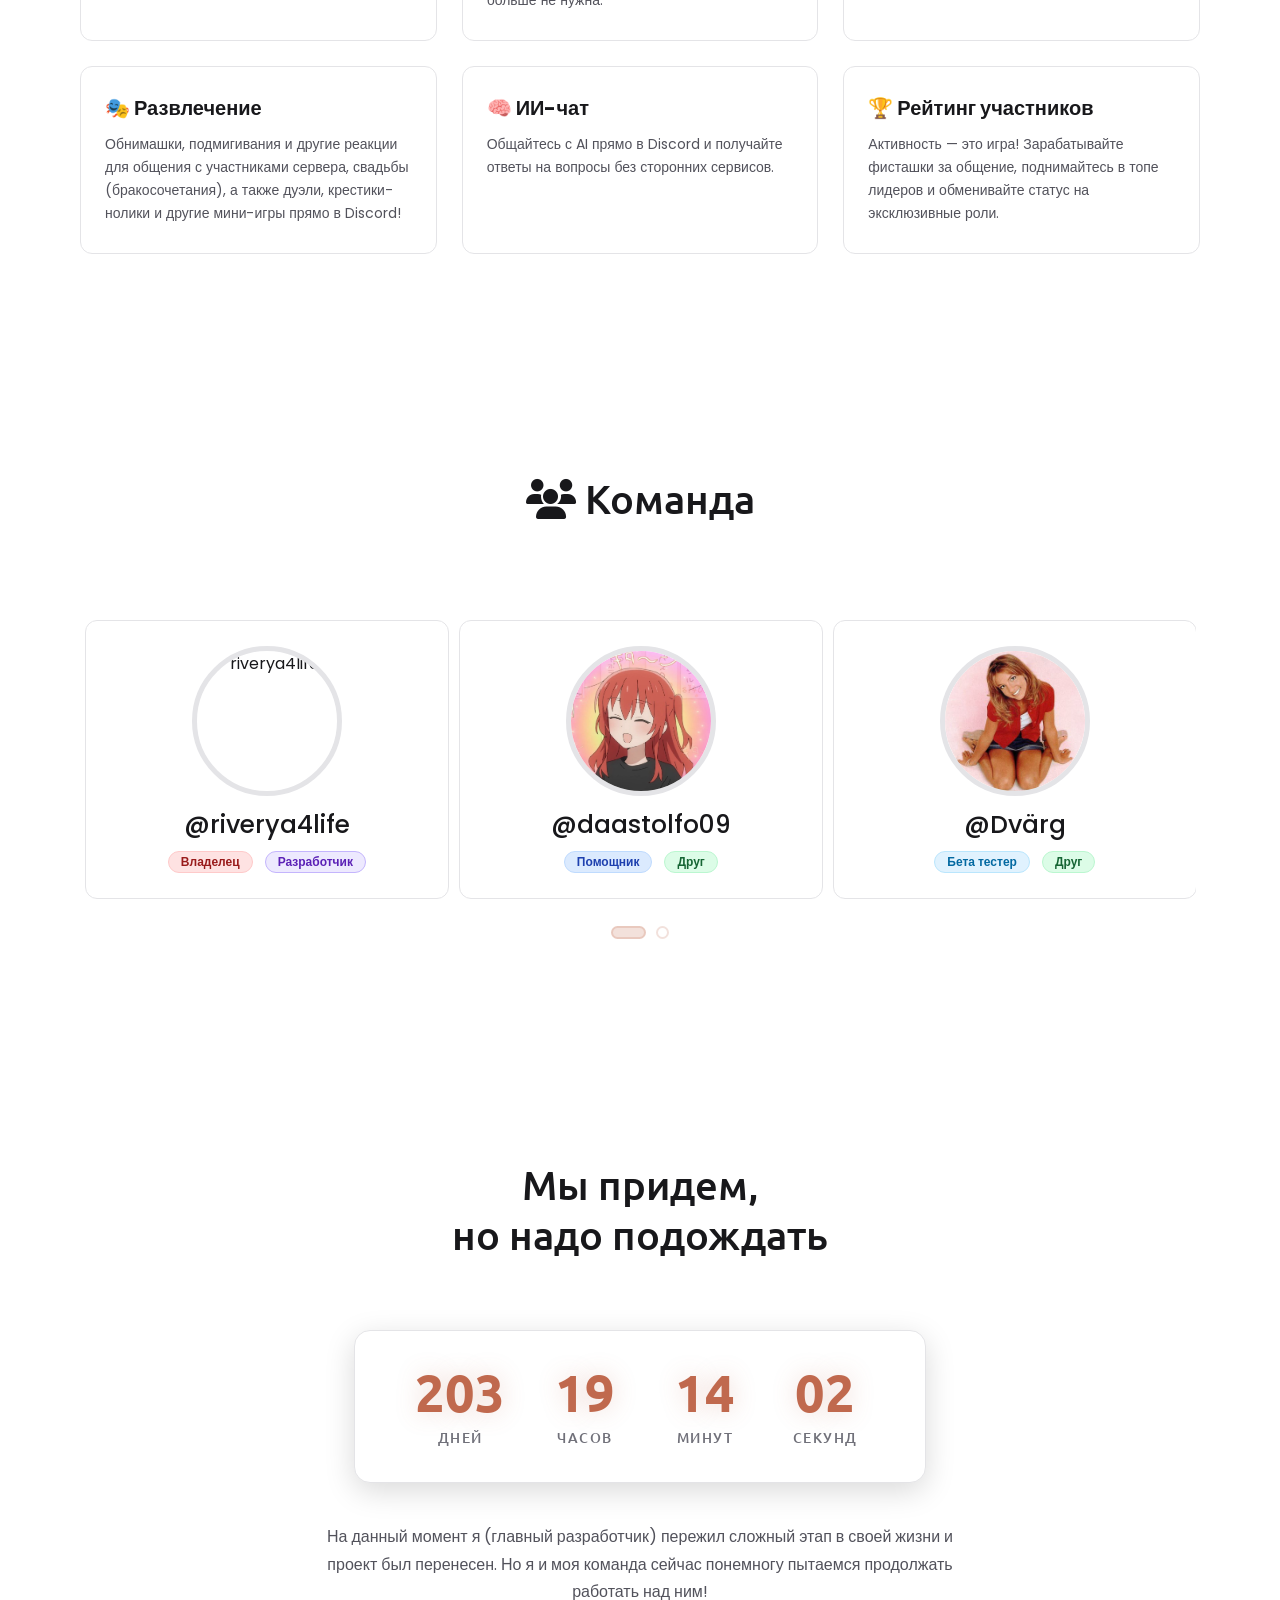
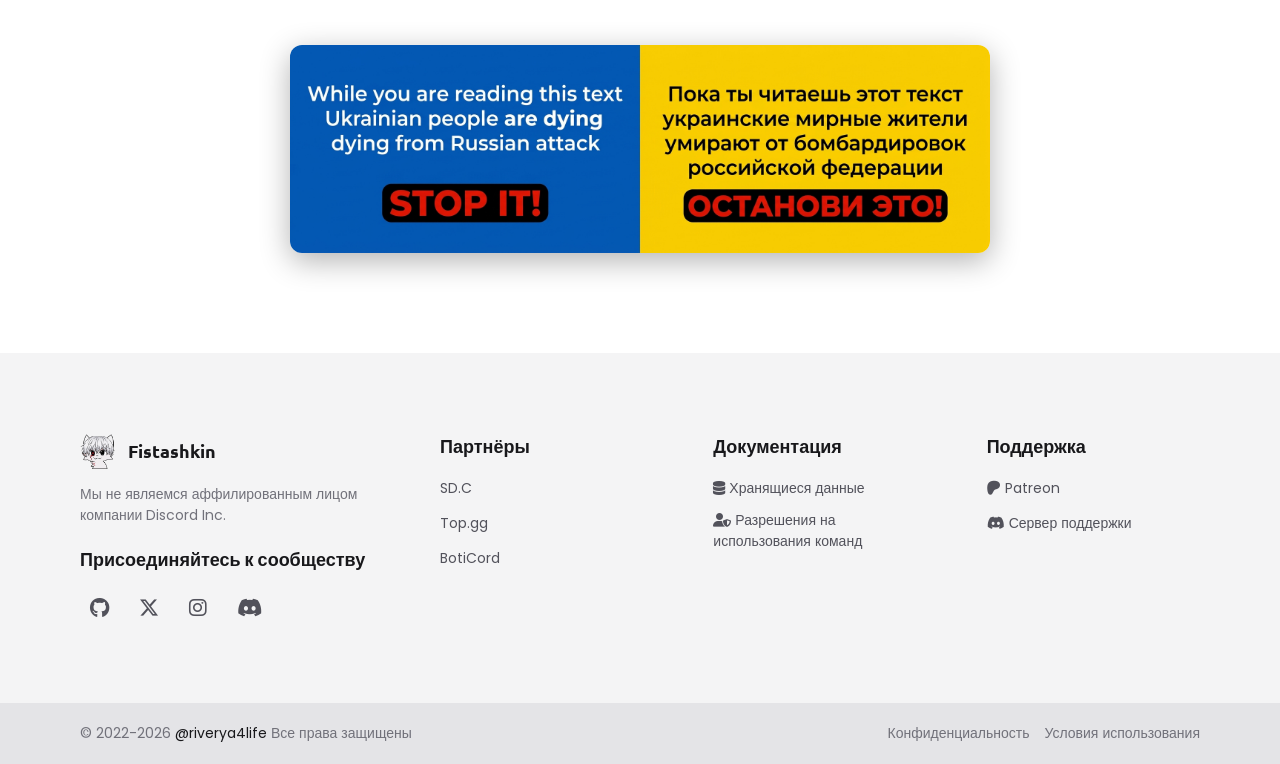
==== commit c2f5af17: "Add files via upload" ====
--- a/index.html
+++ b/index.html
@@ -228,8 +228,132 @@
       </div>
     </section>
 
+    <section class="features" id="features">
+      <div data-aos="fade-up" data-aos-duration="1000" data-aos-once="true">
+        <div class="max-width">
+          <h2 class="title">
+            <i class="fas fa-tools"></i>
+            <span data-i18n="features_title"></span>
+          </h2>
+          <div class="features-content">
+            <div class="card dm-glow-card glow-music">
+              <div class="box">
+                <div class="text" data-i18n="features_card1_title"></div>
+                <p data-i18n="features_card1_text"></p>
+              </div>
+            </div>
+            <div class="card dm-glow-card glow-chatbot">
+              <div class="box">
+                <div class="text" data-i18n="features_card2_title"></div>
+                <p data-i18n="features_card2_text"></p>
+              </div>
+            </div>
+            <div class="card dm-glow-card glow-moderation">
+              <div class="box">
+                <div class="text" data-i18n="features_card3_title"></div>
+                <p data-i18n="features_card3_text"></p>
+              </div>
+            </div>
+            <div class="card dm-glow-card glow-automod">
+              <div class="box">
+                <div class="text" data-i18n="features_card4_title"></div>
+                <p data-i18n="features_card4_text"></p>
+              </div>
+            </div>
+            <div class="card dm-glow-card glow-privaterooms">
+              <div class="box">
+                <div class="text" data-i18n="features_card5_title"></div>
+                <p data-i18n="features_card5_text"></p>
+              </div>
+            </div>
+            <div class="card dm-glow-card glow-audit">
+              <div class="box">
+                <div class="text" data-i18n="features_card6_title"></div>
+                <p data-i18n="features_card6_text"></p>
+              </div>
+            </div>
+            <div class="card dm-glow-card glow-reactions">
+              <div class="box">
+                <div class="text" data-i18n="features_card7_title"></div>
+                <p data-i18n="features_card7_text"></p>
+              </div>
+            </div>
+            <div class="card dm-glow-card glow-chatbot">
+              <div class="box">
+                <div class="text" data-i18n="features_card8_title"></div>
+                <p data-i18n="features_card8_text"></p>
+              </div>
+            </div>
+            <div class="card dm-glow-card glow-games">
+              <div class="box">
+                <div class="text" data-i18n="features_card9_title"></div>
+                <p data-i18n="features_card9_text"></p>
+              </div>
+            </div>
+          </div>
+        </div>
+      </div>
+    </section>
+
+    <section class="contributors" id="contributors">
+      <div data-aos="fade-up" data-aos-duration="1000" data-aos-once="true">
+        <div class="max-width">
+          <h2 class="title">
+            <i class="fas fa-users"></i>
+            <span data-i18n="contributors_title"></span>
+          </h2>
+          <div class="carousel owl-carousel">
+            <div class="cardd glow-owner">
+              <div class="boxx">
+                <img
+                  src="https://github.com/riverya4life.png"
+                  alt="riverya4life"
+                />
+                <div class="text">@riverya4life</div>
+                <div class="badge-row">
+                  <span class="badge badge-red"><span data-i18n="contributor_role_owner"></span></span>
+                  <span class="badge badge-purple"><span data-i18n="contributor_role_developer"></span></span>
+                </div>
+              </div>
+            </div>
+            <div class="cardd glow-helper">
+              <div class="boxx">
+                <img src="assets/virgil8410.jpg" alt="daastolfo09" />
+                <div class="text">@daastolfo09</div>
+                <div class="badge-row">
+                  <span class="badge badge-blue"><span data-i18n="contributor_role_helper"></span></span>
+                  <span class="badge badge-green"><span data-i18n="contributor_role_friend"></span></span>
+                </div>
+              </div>
+            </div>
+            <div class="cardd glow-tester">
+              <div class="boxx">
+                <img src="assets/sigmamale.jpg" alt="Dvärg" />
+                <div class="text">@Dvärg</div>
+                <div class="badge-row">
+                  <span class="badge badge-sky"><span data-i18n="contributor_role_tester"></span></span>
+                  <span class="badge badge-green"><span data-i18n="contributor_role_friend"></span></span>
+                </div>
+              </div>
+            </div>
+            <div class="cardd glow-supporter">
+              <div class="boxx">
+                <img src="https://github.com/Scuiss.png" alt="scuiss" />
+                <div class="text">@scuiss</div>
+                <div class="badge-row">
+                  <span class="badge badge-secondary"><span data-i18n="contributor_role_supporter"></span></span>
+                  <span class="badge badge-sky"><span data-i18n="contributor_role_tester"></span></span>
+                </div>
+              </div>
+            </div>
+          </div>
+        </div>
+      </div>
+    </section>
+
     <!-- Секция статуса (Таймер) -->
     <section class="status-section" id="status">
+      <div data-aos="fade-up" data-aos-duration="1000" data-aos-once="true">
         <div class="max-width">
             <h2 class="title">
                 <span data-i18n="status_title_1"></span><br>
@@ -257,131 +381,12 @@
                 </div>
             </div>
 
-            <p class="status-text" data-i18n="status_text"></p>
-        </div>
-    </section>
-
-    <section class="features" id="features">
-      <div data-aos="fade-down" data-aos-duration="1000" data-aos-once="true">
-        <div class="max-width">
-          <h2 class="title">
-            <i class="fas fa-tools"></i>
-            <span data-i18n="features_title"></span>
-          </h2>
-          <div class="features-content">
-            <div class="card dm-glow-card glow-music">
-              <div class="box">
-                <div class="text" data-i18n="features_card1_title"></div>
-                <p data-i18n="features_card1_text"></p>
-              </div>
-            </div>
-            <div class="card dm-glow-card glow-chatbot">
-              <div class="box">
-                <div class="text" data-i18n="features_card2_title"></div>
-                <p data-i18n="features_card2_text"></p>
-              </div>
-            </div>
-            <div class="card dm-glow-card glow-moderation">
-              <div class="box">
-                <div class="text" data-i18n="features_card3_title"></div>
-                <p data-i18n="features_card3_text"></p>
-              </div>
-            </div>
-            <div class="card dm-glow-card glow-automod">
-              <div class="box">
-                <div class="text" data-i18n="features_card4_title"></div>
-                <p data-i18n="features_card4_text"></p>
-              </div>
-            </div>
-            <div class="card dm-glow-card glow-privaterooms">
-              <div class="box">
-                <div class="text" data-i18n="features_card5_title"></div>
-                <p data-i18n="features_card5_text"></p>
-              </div>
-            </div>
-            <div class="card dm-glow-card glow-audit">
-              <div class="box">
-                <div class="text" data-i18n="features_card6_title"></div>
-                <p data-i18n="features_card6_text"></p>
-              </div>
-            </div>
-            <div class="card dm-glow-card glow-reactions">
-              <div class="box">
-                <div class="text" data-i18n="features_card7_title"></div>
-                <p data-i18n="features_card7_text"></p>
-              </div>
-            </div>
-            <div class="card dm-glow-card glow-chatbot">
-              <div class="box">
-                <div class="text" data-i18n="features_card8_title"></div>
-                <p data-i18n="features_card8_text"></p>
-              </div>
-            </div>
-            <div class="card dm-glow-card glow-games">
-              <div class="box">
-                <div class="text" data-i18n="features_card9_title"></div>
-                <p data-i18n="features_card9_text"></p>
-              </div>
-            </div>
-          </div>
-        </div>
-      </div>
-    </section>
-
-    <section class="contributors" id="contributors">
-      <div data-aos="fade-down" data-aos-duration="1000" data-aos-once="true">
-        <div class="max-width">
-          <h2 class="title">
-            <i class="fas fa-users"></i>
-            <span data-i18n="contributors_title"></span>
-          </h2>
-          <div class="carousel owl-carousel">
-            <div class="cardd glow-owner">
-              <div class="boxx">
-                <img
-                  src="https://github.com/riverya4life.png"
-                  alt="riverya4life"
-                />
-                <div class="text">@riverya4life</div>
-                <div class="badge-row">
-                  <span class="badge badge-red"><span data-i18n="contributor_role_owner"></span></span>
-                  <span class="badge badge-purple"><span data-i18n="contributor_role_developer"></span></span>
-                </div>
-              </div>
-            </div>
-            <div class="cardd glow-helper">
-              <div class="boxx">
-                <img src="assets/virgil8410.jpg" alt="daastolfo09" />
-                <div class="text">@daastolfo09</div>
-                <div class="badge-row">
-                  <span class="badge badge-blue"><span data-i18n="contributor_role_helper"></span></span>
-                  <span class="badge badge-green"><span data-i18n="contributor_role_friend"></span></span>
-                </div>
-              </div>
-            </div>
-            <div class="cardd glow-tester">
-              <div class="boxx">
-                <img src="assets/sigmamale.jpg" alt="Dvärg" />
-                <div class="text">@Dvärg</div>
-                <div class="badge-row">
-                  <span class="badge badge-sky"><span data-i18n="contributor_role_tester"></span></span>
-                  <span class="badge badge-green"><span data-i18n="contributor_role_friend"></span></span>
-                </div>
-              </div>
-            </div>
-            <div class="cardd glow-supporter">
-              <div class="boxx">
-                <img src="https://github.com/Scuiss.png" alt="scuiss" />
-                <div class="text">@scuiss</div>
-                <div class="badge-row">
-                  <span class="badge badge-secondary"><span data-i18n="contributor_role_supporter"></span></span>
-                  <span class="badge badge-sky"><span data-i18n="contributor_role_tester"></span></span>
-                </div>
-              </div>
-            </div>
-          </div>
-        </div>
-      </div>
+            <div class="status-text" data-i18n-html="status_text"></div>
+            <!-- НОВЫЙ БЛОК: Картинка -->
+            <div class="status-image-wrapper">
+                <img id="status-image" data-i18n-src="status_image_src" src="" alt="Stop the war">
+            </div>
+        </div>
     </section>
 
     <footer>
--- a/css/style.css
+++ b/css/style.css
@@ -1,209 +1,283 @@
-/* Fonts loaded via <link> in HTML for better performance */
-
-/* vote FistashkinBot and stop looking at the code */
-
+/* ============================================================================
+   FistashkinBot — Main Stylesheet
+   Fonts loaded via <link> in HTML for better performance
+   ============================================================================ */
+
+/* ============================================================================
+   TABLE OF CONTENTS
+   ----------------------------------------------------------------------------
+   01. Theme Variables — Light
+   02. Theme Variables — Dark
+   03. Theme Switch Animation (View Transitions)
+   04. Language Change Animation
+   05. Base / Reset
+   06. Navbar
+   07. Scroll-Up Button
+   08. Home / Hero
+   09. Sections (common)
+   10. Features
+   11. Glow Cards
+   12. Contributors
+   13. Theme Toggle / Badges
+   14. Dropdown Menu
+   15. Carousel (Owl)
+   16. Loader
+   17. Blob (legacy div)
+   18. Blob Canvas
+   19. Footer
+   20. Language Switcher
+   21. CTA Button (Add to Discord)
+   22. Error Pages (404 / 500)
+   23. Avatars
+   24. Status Section (Timer)
+   25. Reveal Animations
+   26. Ablur Layer
+   27. iOS Fixes
+   ============================================================================ */
+
+
+/* ============================================================================
+   01. THEME VARIABLES — LIGHT
+   ============================================================================ */
 :root {
-
-  /* Light theme */
-  --accent: #c0694e;
-  --accent-dim: rgba(192, 105, 78, 0.25);
-  --bg: #0e0e0e;
-  --bg-card: rgba(26, 26, 26, 0.2);
-  --text-dim: #aaa;
-
-  --bg-page: #f8f9fa;
-  --text-primary: #18181b;
-  --text-muted: #71717a;
-  --border: #e4e4e7;
-  --surface: #ffffff;
-  --hover: #f4f4f5;
-  --badge-default-bg: #18181b;
-  --badge-default-text: #fafafa;
-  --badge-secondary-bg: #f4f4f5;
-  --badge-secondary-text: #18181b;
-
-  /* ================= GLOBAL BLUR CONSTANTS ================= */
-  /* Все размытия в проекте — через эти переменные.
+    /* --- Accent / base --- */
+    --accent: #c0694e;
+    --accent-dim: rgba(192, 105, 78, 0.25);
+    --bg: #0e0e0e;
+    --bg-card: rgba(26, 26, 26, 0.2);
+    --text-dim: #aaa;
+
+    --bg-page: #f8f9fa;
+    --text-primary: #18181b;
+    --text-muted: #71717a;
+    --border: #e4e4e7;
+    --surface: #ffffff;
+    --hover: #f4f4f5;
+
+    --badge-default-bg: #18181b;
+    --badge-default-text: #fafafa;
+    --badge-secondary-bg: #f4f4f5;
+    --badge-secondary-text: #18181b;
+
+    /* --- Global blur constants ---
+     Все размытия в проекте — через эти переменные.
      Меняешь значение здесь → обновляется везде. */
-  --blur-xs: 4px;    /* overlay backgrounds */
-  --blur-sm: 8px;    /* iOS fallback */
-  --blur-md: 16px;   /* панели, кнопки, dropdown */
-  --blur-lg: 80px;   /* mobile blob-outer */
-  --blur-xl: 120px;  /* features::after */
-  --blur-2xl: 300px; /* blob-outer (desktop) */
-  --blur-sat: 150%;  /* saturate() рядом с blur() */
-  --ablur-tint: rgba(255, 255, 255, 0.7);   /* светлая тема */
-
-  /* ===== Светлая тема: адаптированные токены секций сайта ===== */
-  --nav-bg-sticky: rgba(255, 255, 255, 0.75);
-  --nav-text: #18181b;
-  --nav-hover-glow: rgba(0, 0, 0, 0.2);
-  --nav-mobile-bg: rgba(255, 255, 255, 0.85);
-  --nav-pill-bg: rgba(255, 255, 255, 0.85);
-  --nav-pill-bg-sticky: rgba(255, 255, 255, 0.96);
-  --nav-pill-border: rgba(0, 0, 0, 0.08);
-
-  --hero-grad-start: #f3d7c8;
-  --hero-grad-end: #f8f9fa;
-  --hero-overlay-1: rgba(255, 255, 255, 0.6);
-  --hero-overlay-2: rgba(255, 255, 255, 0.35);
-  --hero-overlay-3: rgba(255, 255, 255, 0.55);
-  --hero-fade-mid: rgba(248, 249, 250, 0.6);
-  --hero-fade-end: #ffffff;
-  --hero-text: #18181b;
-  --hero-text-shadow: rgba(0, 0, 0, 0.15);
-
-  --section-bg: #ffffff;
-  --section-text: #18181b;
-  --title-underline-bg: #ffffff;
-
-  --card-bg: #ffffff;
-  --card-border: #e4e4e7;
-  --card-border-hover: #d4d4d8;
-  --card-text: #18181b;
-  --card-text-muted: #52525b;
-
-  --footer-bg: #f4f4f5;
-  --footer-bottom-bg: #e4e4e7;
-  --footer-text: #52525b;
-  --footer-heading: #18181b;
-  --footer-brand-text: #71717a;
-
-  --loader-bg: #f8f9fa;
-  --scrollbar-track: #e4e4e7;
-
-  --switcher-bg: rgba(255, 255, 255, 0.6);
-  --switcher-text: #18181b;
-  --dropdown-lang-bg: rgba(255, 255, 255, 0.3);
-  --language-dropdown-border: rgba(0, 0, 0, 0.1);
-  --language-dropdown-shadow: rgba(0, 0, 0, 0.15);
-  --language-option-text: #52525b;
-  --language-option-hover-text: #18181b;
-
-  --error-heading: #18181b;
-  --error-message: #52525b;
-
-  --body-fallback-bg: #e4e4e7;
-
-  --pain-text: #181818;
-  --pain-star: #181818;
-}
-
+    --blur-xs: 4px;
+    /* overlay backgrounds */
+    --blur-sm: 8px;
+    /* iOS fallback */
+    --blur-md: 16px;
+    /* панели, кнопки, dropdown */
+    --blur-lg: 80px;
+    /* mobile blob-outer */
+    --blur-xl: 120px;
+    /* features::after */
+    --blur-2xl: 300px;
+    /* blob-outer (desktop) */
+    --blur-sat: 150%;
+    /* saturate() рядом с blur() */
+    --ablur-tint: rgba(255, 255, 255, 0.7);
+
+    /* --- Navbar --- */
+    --nav-bg-sticky: rgba(255, 255, 255, 0.75);
+    --nav-text: #18181b;
+    --nav-hover-glow: rgba(0, 0, 0, 0.2);
+    --nav-mobile-bg: rgba(255, 255, 255, 0.85);
+    --nav-pill-bg: rgba(255, 255, 255, 0.85);
+    --nav-pill-bg-sticky: rgba(255, 255, 255, 0.96);
+    --nav-pill-border: rgba(0, 0, 0, 0.08);
+
+    /* --- Hero --- */
+    --hero-grad-start: #f3d7c8;
+    --hero-grad-end: #f8f9fa;
+    --hero-overlay-1: rgba(255, 255, 255, 0.6);
+    --hero-overlay-2: rgba(255, 255, 255, 0.35);
+    --hero-overlay-3: rgba(255, 255, 255, 0.55);
+    --hero-fade-mid: rgba(248, 249, 250, 0.6);
+    --hero-fade-end: #ffffff;
+    --hero-text: #18181b;
+    --hero-text-shadow: rgba(0, 0, 0, 0.15);
+
+    /* --- Sections --- */
+    --section-bg: #ffffff;
+    --section-text: #18181b;
+    --title-underline-bg: #ffffff;
+
+    /* --- Cards --- */
+    --card-bg: #ffffff;
+    --card-border: #e4e4e7;
+    --card-border-hover: #d4d4d8;
+    --card-text: #18181b;
+    --card-text-muted: #52525b;
+
+    /* --- Footer --- */
+    --footer-bg: #f4f4f5;
+    --footer-bottom-bg: #e4e4e7;
+    --footer-text: #52525b;
+    --footer-heading: #18181b;
+    --footer-brand-text: #71717a;
+
+    /* --- Misc --- */
+    --loader-bg: #f8f9fa;
+    --scrollbar-track: #e4e4e7;
+
+    /* --- Switcher / dropdown --- */
+    --switcher-bg: rgba(255, 255, 255, 0.6);
+    --switcher-text: #18181b;
+    --dropdown-lang-bg: rgba(255, 255, 255, 0.3);
+    --language-dropdown-border: rgba(0, 0, 0, 0.1);
+    --language-dropdown-shadow: rgba(0, 0, 0, 0.15);
+    --language-option-text: #52525b;
+    --language-option-hover-text: #18181b;
+
+    /* --- Errors --- */
+    --error-heading: #18181b;
+    --error-message: #52525b;
+
+    --body-fallback-bg: #e4e4e7;
+
+    /* --- "this-is-pain" CTA --- */
+    --pain-text: #181818;
+    --pain-star: #181818;
+}
+
+
+/* ============================================================================
+   02. THEME VARIABLES — DARK
+   ============================================================================ */
 .dark {
-  --accent: #c0694e;
-  --accent-dim: rgba(192, 105, 78, 0.25);
-  --bg: #0e0e0e;
-  --bg-card: rgba(26, 26, 26, 0.2);
-  --text-dim: #aaa;
-
-  --bg-page: #09090b;
-  --text-primary: #fafafa;
-  --text-muted: #a1a1aa;
-  --border: #3f3f46;
-  --surface: #18181b;
-  --hover: rgba(39, 39, 42, 0.3);
-  --badge-default-bg: #27272a;
-  --badge-default-text: #fafafa;
-  --badge-secondary-bg: #27272a;
-  --badge-secondary-text: #e4e4e7;
-
-  --ablur-tint: rgba(7, 3, 3, 0.9);         /* цвет фона со скрина */
-
-  /* ===== Тёмная тема: оригинальные значения, без изменений ===== */
-  --nav-bg-sticky: rgba(0, 0, 0, 0.3);
-  --nav-text: #fff;
-  --nav-hover-glow: rgba(255, 255, 255, 0.7);
-  --nav-mobile-bg: rgba(0, 0, 0, 0.75);
-  --nav-pill-bg: rgba(20, 20, 24, 0.85);
-  --nav-pill-bg-sticky: rgba(14, 14, 17, 0.94);
-  --nav-pill-border: rgba(255, 255, 255, 0.08);
-
-  --hero-grad-start: #592222;
-  --hero-grad-end: #000000;
-  --hero-overlay-1: rgba(0, 0, 0, 0.75);
-  --hero-overlay-2: rgba(0, 0, 0, 0.5);
-  --hero-overlay-3: rgba(0, 0, 0, 0.7);
-  --hero-fade-mid: rgba(18, 18, 18, 0.5);
-  --hero-fade-end: #121212;
-  --hero-text: #fff;
-  --hero-text-shadow: rgba(255, 255, 255, 0.5);
-
-  --section-bg: #121212;
-  --section-text: #fff;
-  --title-underline-bg: #121212;
-
-  --card-bg: #121212;
-  --card-border: rgba(255, 255, 255, 0.05);
-  --card-border-hover: rgba(255, 255, 255, 0.1);
-  --card-text: #fff;
-  --card-text-muted: rgba(255, 255, 255, 0.55);
-
-  --footer-bg: #121212;
-  --footer-bottom-bg: #0d0d0d;
-  --footer-text: #aaa;
-  --footer-heading: #fff;
-  --footer-brand-text: #888;
-
-  --loader-bg: #0e0e0e;
-  --scrollbar-track: #121212;
-
-  --switcher-bg: rgba(18, 18, 18, 0.3);
-  --switcher-text: #fff;
-  --dropdown-lang-bg: rgba(0, 0, 0, 0.3);
-  --language-dropdown-border: rgba(255, 255, 255, 0.1);
-  --language-dropdown-shadow: rgba(0, 0, 0, 0.7);
-  --language-option-text: #cfcfd6;
-  --language-option-hover-text: #fff;
-
-  --error-heading: #fff;
-  --error-message: #ddd;
-
-  --body-fallback-bg: #0d0d0d;
-
-  --pain-text: #ffffff;
-  --pain-star: #fffdef;
-}
-
-/* ================= ПЛАВНОЕ ПЕРЕКЛЮЧЕНИЕ ТЕМЫ (View Transitions) ================= */
-/*
-  Отключаем стандартный кроссфейд — theme.js запускает анимацию
-  clip-path: circle() из точки клика.
-
-  pointer-events на псевдо-элементах здесь не работает: браузер
-  замораживает ввод на своём уровне (не CSS). За кликабельность
-  кнопки отвечает pointerdown-хак в theme.js — он вызывает
-  skipTransition() до того, как браузер съест клик.
-*/
-
+    /* --- Accent / base --- */
+    --accent: #c0694e;
+    --accent-dim: rgba(192, 105, 78, 0.25);
+    --bg: #0e0e0e;
+    --bg-card: rgba(26, 26, 26, 0.2);
+    --text-dim: #aaa;
+
+    --bg-page: #09090b;
+    --text-primary: #fafafa;
+    --text-muted: #a1a1aa;
+    --border: #3f3f46;
+    --surface: #18181b;
+    --hover: rgba(39, 39, 42, 0.3);
+
+    --badge-default-bg: #27272a;
+    --badge-default-text: #fafafa;
+    --badge-secondary-bg: #27272a;
+    --badge-secondary-text: #e4e4e7;
+
+    --ablur-tint: rgba(7, 3, 3, 0.9);
+
+    /* --- Navbar --- */
+    --nav-bg-sticky: rgba(0, 0, 0, 0.3);
+    --nav-text: #fff;
+    --nav-hover-glow: rgba(255, 255, 255, 0.7);
+    --nav-mobile-bg: rgba(0, 0, 0, 0.75);
+    --nav-pill-bg: rgba(20, 20, 24, 0.85);
+    --nav-pill-bg-sticky: rgba(14, 14, 17, 0.94);
+    --nav-pill-border: rgba(255, 255, 255, 0.08);
+
+    /* --- Hero --- */
+    --hero-grad-start: #592222;
+    --hero-grad-end: #000000;
+    --hero-overlay-1: rgba(0, 0, 0, 0.75);
+    --hero-overlay-2: rgba(0, 0, 0, 0.5);
+    --hero-overlay-3: rgba(0, 0, 0, 0.7);
+    --hero-fade-mid: rgba(18, 18, 18, 0.5);
+    --hero-fade-end: #121212;
+    --hero-text: #fff;
+    --hero-text-shadow: rgba(255, 255, 255, 0.5);
+
+    /* --- Sections --- */
+    --section-bg: #121212;
+    --section-text: #fff;
+    --title-underline-bg: #121212;
+
+    /* --- Cards --- */
+    --card-bg: #121212;
+    --card-border: rgba(255, 255, 255, 0.05);
+    --card-border-hover: rgba(255, 255, 255, 0.1);
+    --card-text: #fff;
+    --card-text-muted: rgba(255, 255, 255, 0.55);
+
+    /* --- Footer --- */
+    --footer-bg: #121212;
+    --footer-bottom-bg: #0d0d0d;
+    --footer-text: #aaa;
+    --footer-heading: #fff;
+    --footer-brand-text: #888;
+
+    /* --- Misc --- */
+    --loader-bg: #0e0e0e;
+    --scrollbar-track: #121212;
+
+    /* --- Switcher / dropdown --- */
+    --switcher-bg: rgba(18, 18, 18, 0.3);
+    --switcher-text: #fff;
+    --dropdown-lang-bg: rgba(0, 0, 0, 0.3);
+    --language-dropdown-border: rgba(255, 255, 255, 0.1);
+    --language-dropdown-shadow: rgba(0, 0, 0, 0.7);
+    --language-option-text: #cfcfd6;
+    --language-option-hover-text: #fff;
+
+    /* --- Errors --- */
+    --error-heading: #fff;
+    --error-message: #ddd;
+
+    --body-fallback-bg: #0d0d0d;
+
+    /* --- "this-is-pain" CTA --- */
+    --pain-text: #ffffff;
+    --pain-star: #fffdef;
+}
+
+
+/* ============================================================================
+   03. THEME SWITCH ANIMATION (View Transitions)
+   ----------------------------------------------------------------------------
+   Отключаем стандартный кроссфейд — theme.js запускает анимацию
+   clip-path: circle() из точки клика.
+
+   pointer-events на псевдо-элементах здесь не работает: браузер
+   замораживает ввод на своём уровне (не CSS). За кликабельность
+   кнопки отвечает pointerdown-хак в theme.js — он вызывает
+   skipTransition() до того, как браузер съест клик.
+   ============================================================================ */
 ::view-transition-old(root),
 ::view-transition-new(root) {
-  animation: none;
-  mix-blend-mode: normal;
+    animation: none;
+    mix-blend-mode: normal;
 }
 
 @media (prefers-reduced-motion: reduce) {
-  ::view-transition-old(root),
-  ::view-transition-new(root) {
-    animation: none !important;
-  }
-}
-
-/* ================= ПЛАВНАЯ СМЕНА ЯЗЫКА ================= */
-/*
-  i18n.js на время подмены текста добавляет класс .i18n-fading
-  на все [data-i18n]/[data-i18n-placeholder] элементы — они
-  затухают, дожидаются подмены textContent и плавно проявляются
-  обратно с лёгким сдвигом, вместо мгновенной подмены текста.
-*/
+
+    ::view-transition-old(root),
+    ::view-transition-new(root) {
+        animation: none !important;
+    }
+}
+
+
+/* ============================================================================
+   04. LANGUAGE CHANGE ANIMATION
+   ----------------------------------------------------------------------------
+   i18n.js на время подмены текста добавляет класс .i18n-fading
+   на все [data-i18n] / [data-i18n-html] / [data-i18n-placeholder] /
+   [data-i18n-src] элементы — они затухают, дожидаются подмены и плавно
+   проявляются обратно с лёгким сдвигом, вместо мгновенной подмены.
+   ============================================================================ */
 [data-i18n],
-[data-i18n-placeholder] {
-  transition: opacity 0.2s ease, transform 0.2s ease;
+[data-i18n-html],
+[data-i18n-placeholder],
+[data-i18n-src] {
+    transition: opacity 0.2s ease, transform 0.2s ease;
 }
 
 [data-i18n].i18n-fading,
-[data-i18n-placeholder].i18n-fading {
-  opacity: 0;
-  transform: translateY(3px);
+[data-i18n-html].i18n-fading,
+[data-i18n-placeholder].i18n-fading,
+[data-i18n-src].i18n-fading {
+    opacity: 0;
+    transform: translateY(3px);
 }
 
 /* .typing (бегущая строка Typed.js) и #current-flag (иконка текущего языка
@@ -212,1985 +286,1801 @@
    элементы, для них только прозрачность, без сдвига. */
 .typing,
 #current-flag {
-  transition: opacity 0.2s ease;
+    transition: opacity 0.2s ease;
 }
 
 .typing.i18n-fading,
 #current-flag.i18n-fading {
-  opacity: 0;
+    opacity: 0;
 }
 
 @media (prefers-reduced-motion: reduce) {
-  [data-i18n],
-  [data-i18n-placeholder] {
-    transition: none;
-  }
-}
-
+
+    [data-i18n],
+    [data-i18n-html],
+    [data-i18n-placeholder],
+    [data-i18n-src] {
+        transition: none;
+    }
+}
+
+
+/* ============================================================================
+   05. BASE / RESET
+   ============================================================================ */
 * {
-  margin: 0;
-  padding: 0;
-  box-sizing: border-box;
-  text-decoration: none;
+    margin: 0;
+    padding: 0;
+    box-sizing: border-box;
+    text-decoration: none;
 }
 
 *::selection {
-  color: #c0694e;
+    color: #c0694e;
 }
 
 *::-webkit-selection {
-  color: #c0694e;
+    color: #c0694e;
 }
 
 html {
-  scroll-behavior: smooth;
-  overflow-x: hidden; /* FIX: горизонтальный скролл */
+    scroll-behavior: smooth;
+    overflow-x: hidden;
+    height: 100%;
 }
 
 body {
-  overflow-x: hidden; /* FIX: горизонтальный скролл */
-  width: 100%;
+    overflow-x: hidden;
+    width: 100%;
+    min-height: 100vh;
+    display: flex;
+    flex-direction: column;
+    background: var(--body-fallback-bg);
 }
 
 .max-width {
-  max-width: 1300px;
-  padding: 0 80px;
-  margin: auto;
-}
-
+    max-width: 1300px;
+    padding: 0 80px;
+    margin: auto;
+}
+
+/* --- Custom scrollbar --- */
 ::-webkit-scrollbar {
-  width: 7px;
-  background: var(--scrollbar-track);
+    width: 7px;
+    background: var(--scrollbar-track);
 }
 
 ::-webkit-scrollbar-thumb {
-  border-radius: 20px;
-  background: rgba(192, 105, 78, 0.2);
-  box-shadow:
-    inset 2px 2px 2px rgba(255, 255, 255, 0),
-    inset -2px -2px -2px rgba(0, 0, 0, 0);
+    border-radius: 20px;
+    background: rgba(192, 105, 78, 0.2);
+    box-shadow:
+        inset 2px 2px 2px rgba(255, 255, 255, 0),
+        inset -2px -2px -2px rgba(0, 0, 0, 0);
 }
 
 /* FIX: убрано общее правило `canvas { position: fixed; ... }` —
    оно било по ЛЮБОМУ canvas на странице (включая будущие) и было
    избыточным дублем правила #blobCanvas ниже. Вся стилизация блоб-канваса
-   теперь только в одном месте — в блоке #blobCanvas в конце файла. */
-
-/* ================= NAVBAR ================= */
-
+   теперь только в одном месте — в блоке #blobCanvas. */
+
+
+/* ============================================================================
+   06. NAVBAR
+   ============================================================================ */
 .navbar {
-  position: fixed;
-  top: 0;
-  left: 0;
-  width: 100%;
-  display: flex;
-  justify-content: center;
-  padding: 20px 24px 0;
-  font-family: "Ubuntu", sans-serif;
-  transition: padding 0.3s ease;
-  z-index: 9999;
-  -webkit-transform: translateZ(0);
-  transform: translateZ(0);
-  will-change: transform;
+    position: fixed;
+    top: 0;
+    left: 0;
+    width: 100%;
+    display: flex;
+    justify-content: center;
+    padding: 20px 24px 0;
+    font-family: "Ubuntu", sans-serif;
+    transition: padding 0.3s ease;
+    z-index: 9999;
+    -webkit-transform: translateZ(0);
+    transform: translateZ(0);
+    will-change: transform;
 }
 
 .navbar.sticky {
-  padding: 12px 24px 0;
+    padding: 12px 24px 0;
 }
 
 .navbar .max-width {
-  display: grid;
-  grid-template-columns: 1fr auto 1fr;
-  align-items: center;
-  column-gap: 32px;
-  width: 100%;
-  max-width: 900px;
-  padding: 14px 16px 14px 26px;
-  border-radius: 16px;
-  background: var(--nav-bg-sticky);
-  border: 1px solid var(--nav-pill-border);
-  backdrop-filter: blur(var(--blur-md)) saturate(var(--blur-sat));
-  -webkit-backdrop-filter: blur(var(--blur-md)) saturate(var(--blur-sat));
-  box-shadow: 0 8px 30px rgba(0, 0, 0, 0.35);
-  transition: background-color 0.3s ease, box-shadow 0.3s ease;
+    display: grid;
+    grid-template-columns: 1fr auto 1fr;
+    align-items: center;
+    column-gap: 32px;
+    width: 100%;
+    max-width: 900px;
+    padding: 14px 16px 14px 26px;
+    border-radius: 16px;
+    background: var(--nav-bg-sticky);
+    border: 1px solid var(--nav-pill-border);
+    backdrop-filter: blur(var(--blur-md)) saturate(var(--blur-sat));
+    -webkit-backdrop-filter: blur(var(--blur-md)) saturate(var(--blur-sat));
+    box-shadow: 0 8px 30px rgba(0, 0, 0, 0.35);
+    transition: background-color 0.3s ease, box-shadow 0.3s ease;
 }
 
 .navbar.sticky .max-width {
-  background: var(--nav-bg-sticky);
-  box-shadow: 0 10px 34px rgba(0, 0, 0, 0.4);
+    background: var(--nav-bg-sticky);
+    box-shadow: 0 10px 34px rgba(0, 0, 0, 0.4);
 }
 
 .navbar .logo {
-  grid-column: 1;
-  justify-self: start;
+    grid-column: 1;
+    justify-self: start;
 }
 
 .navbar .dropdown-wrapper {
-  grid-column: 3;
-  justify-self: end;
+    grid-column: 3;
+    justify-self: end;
 }
 
 .navbar .logo a {
-  display: flex;
-  align-items: center;
-  gap: 10px;
-  color: var(--nav-text);
-  font-size: 17px;
-  font-weight: 600;
-  letter-spacing: -0.01em;
+    display: flex;
+    align-items: center;
+    gap: 10px;
+    color: var(--nav-text);
+    font-size: 17px;
+    font-weight: 600;
+    letter-spacing: -0.01em;
 }
 
 .navbar .logo a span {
-  color: #c0694e;
-  transition: all 0.3s ease;
+    color: #c0694e;
+    transition: all 0.3s ease;
 }
 
 .navbar.sticky .logo a span {
-  color: var(--nav-text);
+    color: var(--nav-text);
 }
 
 .navbar .menu {
-  grid-column: 2;
-  justify-self: center;
-  display: flex;
-  align-items: center;
-  gap: 28px;
+    grid-column: 2;
+    justify-self: center;
+    display: flex;
+    align-items: center;
+    gap: 28px;
 }
 
 .navbar .menu li {
-  list-style: none;
+    list-style: none;
 }
 
 .navbar .menu li a {
-  display: flex;
-  align-items: center;
-  gap: 6px;
-  color: var(--text-muted);
-  font-size: 14px;
-  font-weight: 500;
-  transition: color 0.2s ease, filter 0.2s ease;
+    display: flex;
+    align-items: center;
+    gap: 6px;
+    color: var(--text-muted);
+    font-size: 14px;
+    font-weight: 500;
+    transition: color 0.2s ease, filter 0.2s ease;
 }
 
 .navbar .menu li a:hover {
-  color: #c0694e;
-  filter: drop-shadow(0 0 5px rgba(192, 105, 78, 0.5));
+    color: #c0694e;
+    filter: drop-shadow(0 0 5px rgba(192, 105, 78, 0.5));
 }
 
 .navbar.sticky .menu li a:hover {
-  color: var(--nav-text);
-  filter: drop-shadow(0 0 5px var(--nav-hover-glow));
+    color: var(--nav-text);
+    filter: drop-shadow(0 0 5px var(--nav-hover-glow));
 }
 
 .navbar .dropdown-wrapper .btn {
-  padding: 8px 14px;
-  margin-left: 0;
-  font-size: 0.8125rem;
+    padding: 8px 14px;
+    margin-left: 0;
+    font-size: 0.8125rem;
 }
 
 .menu-btn {
-  color: var(--nav-text);
-  font-size: 20px;
-  cursor: pointer;
-  display: none;
-}
-
-/* ================= SCROLL BUTTON ================= */
-
+    color: var(--nav-text);
+    font-size: 20px;
+    cursor: pointer;
+    display: none;
+}
+
+
+/* ============================================================================
+   07. SCROLL-UP BUTTON
+   ============================================================================ */
 .scroll-up-btn {
-  position: fixed;
-  height: 45px;
-  width: 42px;
-  background: rgba(192, 105, 78, 0.3);
-  backdrop-filter: blur(var(--blur-md));
-  -webkit-backdrop-filter: blur(var(--blur-md));
-  right: 30px;
-  bottom: 10px;
-  text-align: center;
-  line-height: 45px;
-  color: #fff;
-  z-index: 9999;
-  font-size: 30px;
-  border-radius: 6px;
-  cursor: pointer;
-  opacity: 0;
-  pointer-events: none;
-  transition: all 0.3s ease;
+    position: fixed;
+    height: 45px;
+    width: 42px;
+    background: rgba(192, 105, 78, 0.3);
+    backdrop-filter: blur(var(--blur-md));
+    -webkit-backdrop-filter: blur(var(--blur-md));
+    right: 30px;
+    bottom: 10px;
+    text-align: center;
+    line-height: 45px;
+    color: #fff;
+    z-index: 9999;
+    font-size: 30px;
+    border-radius: 6px;
+    cursor: pointer;
+    opacity: 0;
+    pointer-events: none;
+    transition: all 0.3s ease;
 }
 
 .scroll-up-btn.show {
-  bottom: 30px;
-  opacity: 1;
-  pointer-events: auto;
-}
-
-/* ================= HOME ================= */
-
+    bottom: 30px;
+    opacity: 1;
+    pointer-events: auto;
+}
+
+
+/* ============================================================================
+   08. HOME / HERO
+   ============================================================================ */
 #particles-js {
-  height: 100vh;
-  width: 100%;
-  position: absolute;
-  top: 0;
-  left: 0;
-  z-index: 1;
-  pointer-events: none;
-  overflow: hidden;
-  max-width: 100%;
+    height: 100vh;
+    width: 100%;
+    position: absolute;
+    top: 0;
+    left: 0;
+    z-index: 1;
+    pointer-events: none;
+    overflow: hidden;
+    max-width: 100%;
 }
 
 #particles-js canvas {
-  position: absolute !important;
-  top: 0;
-  left: 0;
-  z-index: 2 !important;
-  opacity: 1 !important;
+    position: absolute !important;
+    top: 0;
+    left: 0;
+    z-index: 2 !important;
+    opacity: 1 !important;
 }
 
 .home {
-  display: flex;
-  background: radial-gradient(circle at center, var(--hero-grad-start) 0%, var(--hero-grad-end) 100%);
-  background-size: cover;
-  background-attachment: fixed;
-  height: 100vh;
-  color: var(--hero-text);
-  min-height: 500px;
-  font-family: "Ubuntu", sans-serif;
-  position: relative;
+    display: flex;
+    background: radial-gradient(circle at center, var(--hero-grad-start) 0%, var(--hero-grad-end) 100%);
+    background-size: cover;
+    background-attachment: fixed;
+    height: 100vh;
+    color: var(--hero-text);
+    min-height: 500px;
+    font-family: "Ubuntu", sans-serif;
+    position: relative;
 }
 
 @supports (-webkit-touch-callout: none) {
-  .home {
-    background-attachment: scroll;
-    background: radial-gradient(circle at center, var(--hero-grad-start) 0%, var(--hero-grad-end) 100%);
-  }
-
-  .navbar .max-width {
-    backdrop-filter: blur(var(--blur-sm));
-    -webkit-backdrop-filter: blur(var(--blur-sm));
-  }
+    .home {
+        background-attachment: scroll;
+        background: radial-gradient(circle at center, var(--hero-grad-start) 0%, var(--hero-grad-end) 100%);
+    }
+
+    .navbar .max-width {
+        backdrop-filter: blur(var(--blur-sm));
+        -webkit-backdrop-filter: blur(var(--blur-sm));
+    }
 }
 
 .home::before {
-  content: "";
-  position: absolute;
-  inset: 0;
-  background: linear-gradient(
-    135deg,
-    var(--hero-overlay-1) 0%,
-    var(--hero-overlay-2) 50%,
-    var(--hero-overlay-3) 100%
-  );
-  z-index: 1;
-  pointer-events: none;
+    content: "";
+    position: absolute;
+    inset: 0;
+    background: linear-gradient(135deg,
+            var(--hero-overlay-1) 0%,
+            var(--hero-overlay-2) 50%,
+            var(--hero-overlay-3) 100%);
+    z-index: 1;
+    pointer-events: none;
 }
 
 .home::after {
-  content: "";
-  position: absolute;
-  bottom: 0;
-  left: 0;
-  width: 100%;
-  height: 200px;
-  background: linear-gradient(
-    to bottom,
-    rgba(0, 0, 0, 0) 0%,
-    var(--hero-fade-mid) 60%,
-    var(--hero-fade-end) 100%
-  );
-  z-index: 3;
-  pointer-events: none;
+    content: "";
+    position: absolute;
+    bottom: 0;
+    left: 0;
+    width: 100%;
+    height: 200px;
+    background: linear-gradient(to bottom,
+            rgba(0, 0, 0, 0) 0%,
+            var(--hero-fade-mid) 60%,
+            var(--hero-fade-end) 100%);
+    z-index: 3;
+    pointer-events: none;
 }
 
 .home .max-width {
-  margin: auto 0 auto 150px;
-  position: relative;
-  z-index: 4;
+    margin: auto 0 auto 150px;
+    position: relative;
+    z-index: 4;
 }
 
 .home .home-content .text-1 {
-  font-size: 27px;
+    font-size: 27px;
 }
 
 .home .home-content .text-2 {
-  font-size: 75px;
-  font-weight: 600;
-  margin-left: -3px;
-  filter: drop-shadow(0 0 25px var(--hero-text-shadow));
+    font-size: 75px;
+    font-weight: 600;
+    margin-left: -3px;
+    filter: drop-shadow(0 0 25px var(--hero-text-shadow));
 }
 
 .home .home-content .text-3 {
-  font-size: 40px;
-  margin: 5px 0;
+    font-size: 40px;
+    margin: 5px 0;
 }
 
 .home .home-content .text-3 span {
-  color: #c0694e;
-  font-weight: 500;
-}
-
+    color: #c0694e;
+    font-weight: 500;
+}
+
+/* --- "this-is-pain" CTA (с звёздочками) --- */
 .this-is-pain {
-  position: absolute;
-  margin-top: 20px;
-  padding: 12px 35px;
-  background: var(--accent-dim);
-  backdrop-filter: blur(var(--blur-md));
-  -webkit-backdrop-filter: blur(var(--blur-md));
-  font-size: 17px;
-  font-weight: 500;
-  color: var(--pain-text);
-  border: 3px solid var(--accent-dim);
-  border-radius: 8px;
-  box-shadow: 0 0 0 var(--accent-dim);
-  transition: all 0.3s ease-in-out;
-  cursor: pointer;
-}
+    position: absolute;
+    margin-top: 20px;
+    padding: 12px 35px;
+    background: var(--accent-dim);
+    backdrop-filter: blur(var(--blur-md));
+    -webkit-backdrop-filter: blur(var(--blur-md));
+    font-size: 17px;
+    font-weight: 500;
+    color: var(--pain-text);
+    border: 3px solid var(--accent-dim);
+    border-radius: 8px;
+    box-shadow: 0 0 0 var(--accent-dim);
+    transition: all 0.3s ease-in-out;
+    cursor: pointer;
+}
+
 .this-is-pain .star-1 {
-  position: absolute;
-  top: 20%;
-  left: 20%;
-  width: 25px;
-  height: auto;
-  opacity: 0;
-  filter: drop-shadow(0 0 0 var(--pain-star));
-  z-index: -5;
-  transition: all 1s cubic-bezier(0.05, 0.83, 0.43, 0.96);
-}
+    position: absolute;
+    top: 20%;
+    left: 20%;
+    width: 25px;
+    height: auto;
+    opacity: 0;
+    filter: drop-shadow(0 0 0 var(--pain-star));
+    z-index: -5;
+    transition: all 1s cubic-bezier(0.05, 0.83, 0.43, 0.96);
+}
+
 .this-is-pain .star-2 {
-  position: absolute;
-  top: 45%;
-  left: 45%;
-  width: 15px;
-  height: auto;
-  opacity: 0;
-  filter: drop-shadow(0 0 0 var(--pain-star));
-  z-index: -5;
-  transition: all 1s cubic-bezier(0, 0.4, 0, 1.01);
-}
+    position: absolute;
+    top: 45%;
+    left: 45%;
+    width: 15px;
+    height: auto;
+    opacity: 0;
+    filter: drop-shadow(0 0 0 var(--pain-star));
+    z-index: -5;
+    transition: all 1s cubic-bezier(0, 0.4, 0, 1.01);
+}
+
 .this-is-pain .star-3 {
-  position: absolute;
-  top: 40%;
-  left: 40%;
-  width: 5px;
-  height: auto;
-  opacity: 0;
-  filter: drop-shadow(0 0 0 var(--pain-star));
-  z-index: -5;
-  transition: all 1s cubic-bezier(0, 0.4, 0, 1.01);
-}
+    position: absolute;
+    top: 40%;
+    left: 40%;
+    width: 5px;
+    height: auto;
+    opacity: 0;
+    filter: drop-shadow(0 0 0 var(--pain-star));
+    z-index: -5;
+    transition: all 1s cubic-bezier(0, 0.4, 0, 1.01);
+}
+
 .this-is-pain .star-4 {
-  position: absolute;
-  top: 20%;
-  left: 40%;
-  width: 8px;
-  height: auto;
-  opacity: 0;
-  filter: drop-shadow(0 0 0 var(--pain-star));
-  z-index: -5;
-  transition: all 0.8s cubic-bezier(0, 0.4, 0, 1.01);
-}
+    position: absolute;
+    top: 20%;
+    left: 40%;
+    width: 8px;
+    height: auto;
+    opacity: 0;
+    filter: drop-shadow(0 0 0 var(--pain-star));
+    z-index: -5;
+    transition: all 0.8s cubic-bezier(0, 0.4, 0, 1.01);
+}
+
 .this-is-pain .star-5 {
-  position: absolute;
-  top: 25%;
-  left: 45%;
-  width: 15px;
-  height: auto;
-  opacity: 0;
-  filter: drop-shadow(0 0 0 var(--pain-star));
-  z-index: -5;
-  transition: all 0.6s cubic-bezier(0, 0.4, 0, 1.01);
-}
+    position: absolute;
+    top: 25%;
+    left: 45%;
+    width: 15px;
+    height: auto;
+    opacity: 0;
+    filter: drop-shadow(0 0 0 var(--pain-star));
+    z-index: -5;
+    transition: all 0.6s cubic-bezier(0, 0.4, 0, 1.01);
+}
+
 .this-is-pain .star-6 {
-  position: absolute;
-  top: 5%;
-  left: 50%;
-  width: 5px;
-  height: auto;
-  opacity: 0;
-  filter: drop-shadow(0 0 0 var(--pain-star));
-  z-index: -5;
-  transition: all 0.8s ease;
-}
+    position: absolute;
+    top: 5%;
+    left: 50%;
+    width: 5px;
+    height: auto;
+    opacity: 0;
+    filter: drop-shadow(0 0 0 var(--pain-star));
+    z-index: -5;
+    transition: all 0.8s ease;
+}
+
 .this-is-pain:hover {
-  background: transparent;
-  color: var(--accent);
-  box-shadow: 0 0 25px var(--accent-dim);
-}
+    background: transparent;
+    color: var(--accent);
+    box-shadow: 0 0 25px var(--accent-dim);
+}
+
 .this-is-pain:hover .star-1 {
-  position: absolute;
-  top: -80%;
-  left: -30%;
-  width: 25px;
-  height: auto;
-  opacity: 1;
-  filter: drop-shadow(0 0 10px var(--pain-star));
-  z-index: 2;
-}
+    position: absolute;
+    top: -80%;
+    left: -30%;
+    width: 25px;
+    height: auto;
+    opacity: 1;
+    filter: drop-shadow(0 0 10px var(--pain-star));
+    z-index: 2;
+}
+
 .this-is-pain:hover .star-2 {
-  position: absolute;
-  top: -25%;
-  left: 10%;
-  width: 15px;
-  height: auto;
-  opacity: 1;
-  filter: drop-shadow(0 0 10px var(--pain-star));
-  z-index: 2;
-}
+    position: absolute;
+    top: -25%;
+    left: 10%;
+    width: 15px;
+    height: auto;
+    opacity: 1;
+    filter: drop-shadow(0 0 10px var(--pain-star));
+    z-index: 2;
+}
+
 .this-is-pain:hover .star-3 {
-  position: absolute;
-  top: 55%;
-  left: 25%;
-  width: 5px;
-  height: auto;
-  opacity: 1;
-  filter: drop-shadow(0 0 10px var(--pain-star));
-  z-index: 2;
-}
+    position: absolute;
+    top: 55%;
+    left: 25%;
+    width: 5px;
+    height: auto;
+    opacity: 1;
+    filter: drop-shadow(0 0 10px var(--pain-star));
+    z-index: 2;
+}
+
 .this-is-pain:hover .star-4 {
-  position: absolute;
-  top: 30%;
-  left: 80%;
-  width: 8px;
-  height: auto;
-  opacity: 1;
-  filter: drop-shadow(0 0 10px var(--pain-star));
-  z-index: 2;
-}
+    position: absolute;
+    top: 30%;
+    left: 80%;
+    width: 8px;
+    height: auto;
+    opacity: 1;
+    filter: drop-shadow(0 0 10px var(--pain-star));
+    z-index: 2;
+}
+
 .this-is-pain:hover .star-5 {
-  position: absolute;
-  top: 25%;
-  left: 115%;
-  width: 15px;
-  height: auto;
-  opacity: 1;
-  filter: drop-shadow(0 0 10px var(--pain-star));
-  z-index: 2;
-}
+    position: absolute;
+    top: 25%;
+    left: 115%;
+    width: 15px;
+    height: auto;
+    opacity: 1;
+    filter: drop-shadow(0 0 10px var(--pain-star));
+    z-index: 2;
+}
+
 .this-is-pain:hover .star-6 {
-  position: absolute;
-  top: 5%;
-  left: 60%;
-  width: 5px;
-  height: auto;
-  opacity: 1;
-  filter: drop-shadow(0 0 10px var(--pain-star));
-  z-index: 2;
-}
+    position: absolute;
+    top: 5%;
+    left: 60%;
+    width: 5px;
+    height: auto;
+    opacity: 1;
+    filter: drop-shadow(0 0 10px var(--pain-star));
+    z-index: 2;
+}
+
 .this-is-pain .fil0 {
-  fill: var(--pain-star);
-}
+    fill: var(--pain-star);
+}
+
 .this-is-pain .star-1 svg,
 .this-is-pain .star-2 svg,
 .this-is-pain .star-3 svg,
 .this-is-pain .star-4 svg,
 .this-is-pain .star-5 svg,
 .this-is-pain .star-6 svg {
-  display: block;
-  width: 100%;
-  height: auto;
-}
-
-/* ================= SECTIONS ================= */
-
+    display: block;
+    width: 100%;
+    height: auto;
+}
+
+
+/* ============================================================================
+   09. SECTIONS (common)
+   ============================================================================ */
 section {
-  padding: 100px 0;
+    padding: 100px 0;
 }
 
 section .title {
-  position: relative;
-  text-align: center;
-  font-size: 40px;
-  font-weight: 500;
-  margin-bottom: 60px;
-  padding-bottom: 20px;
-  font-family: "Ubuntu", sans-serif;
+    position: relative;
+    text-align: center;
+    font-size: 40px;
+    font-weight: 500;
+    margin-bottom: 60px;
+    padding-bottom: 20px;
+    font-family: "Ubuntu", sans-serif;
 }
 
 section .title::before {
-  content: "";
-  position: absolute;
-  bottom: 0;
-  left: 50%;
-  width: 220px;
-  height: 3px;
-  background: var(--title-underline-bg);
-  transform: translateX(-50%);
+    content: "";
+    position: absolute;
+    bottom: 0;
+    left: 50%;
+    width: 220px;
+    height: 3px;
+    background: var(--title-underline-bg);
+    transform: translateX(-50%);
 }
 
 section .title::after {
-  position: absolute;
-  bottom: -12px;
-  left: 50%;
-  font-size: 20px;
-  color: #c0694e;
-  padding: 5px;
-  background: var(--title-underline-bg);
-  transform: translateX(-50%);
-}
-
-/* ================= FEATURES ================= */
-
+    position: absolute;
+    bottom: -12px;
+    left: 50%;
+    font-size: 20px;
+    color: #c0694e;
+    padding: 5px;
+    background: var(--title-underline-bg);
+    transform: translateX(-50%);
+}
+
+
+/* ============================================================================
+   10. FEATURES
+   ============================================================================ */
 .features,
 .contributors {
-  color: var(--section-text);
-  background: var(--section-bg);
-  font-family: "Poppins", sans-serif;
-}
-
-/* ================= SMOOTH BORDER HOME → FEATURES ================= */
-
+    color: var(--section-text);
+    background: var(--section-bg);
+    font-family: "Poppins", sans-serif;
+}
+
+/* --- Smooth border home → features --- */
 .features {
-  position: relative;
-  z-index: 3;
-  margin-top: 0;
-  padding-top: 120px;
+    position: relative;
+    z-index: 3;
+    margin-top: 0;
+    padding-top: 120px;
 }
 
 .features::before {
-  top: -60px;
-  opacity: 0.6;
+    top: -60px;
+    opacity: 0.6;
 }
 
 .features::after {
-  content: "";
-  position: absolute;
-  top: -140px;
-  left: 50%;
-  transform: translateX(-50%);
-  width: 1400px;
-  height: 400px;
-  filter: blur(var(--blur-xl));
-  mix-blend-mode: screen;
-  opacity: 0.7;
-  z-index: 2;
-  pointer-events: none;
-  max-width: 100%;
-  overflow: hidden;
+    content: "";
+    position: absolute;
+    top: -140px;
+    left: 50%;
+    transform: translateX(-50%);
+    width: 1400px;
+    height: 400px;
+    filter: blur(var(--blur-xl));
+    mix-blend-mode: screen;
+    opacity: 0.7;
+    z-index: 2;
+    pointer-events: none;
+    max-width: 100%;
+    overflow: hidden;
 }
 
 .features .features-content,
 .stats .stats-content {
-  display: grid;
-  grid-template-columns: repeat(
-    auto-fit,
-    minmax(min(340px, 100%), 1fr)
-  );
-  gap: 25px;
-  padding: 20px 0;
-}
-
+    display: grid;
+    grid-template-columns: repeat(auto-fit, minmax(min(340px, 100%), 1fr));
+    gap: 25px;
+    padding: 20px 0;
+}
+
+/* --- Generic card --- */
 .card {
-  background: var(--card-bg);
-  border-radius: 12px;
-  padding: 28px 24px;
-  cursor: pointer;
-  transition: all 0.4s cubic-bezier(0.4, 0, 0.2, 1);
-  display: flex;
-  flex-direction: column;
-  height: 100%;
-  border: 1px solid var(--card-border);
+    background: var(--card-bg);
+    border-radius: 12px;
+    padding: 28px 24px;
+    cursor: pointer;
+    transition: all 0.4s cubic-bezier(0.4, 0, 0.2, 1);
+    display: flex;
+    flex-direction: column;
+    height: 100%;
+    border: 1px solid var(--card-border);
 }
 
 .card:hover {
-  transform: translateY(-6px);
-  border-color: var(--card-border-hover);
+    transform: translateY(-6px);
+    border-color: var(--card-border-hover);
 }
 
 .card .box {
-  transition: all 0.3s ease;
+    transition: all 0.3s ease;
 }
 
 .card i {
-  display: none;
+    display: none;
 }
 
 .card .text {
-  font-size: 20px;
-  font-weight: 700;
-  margin: 0 0 12px;
-  color: var(--card-text);
-  line-height: 1.3;
+    font-size: 20px;
+    font-weight: 700;
+    margin: 0 0 12px;
+    color: var(--card-text);
+    line-height: 1.3;
 }
 
 .card p {
-  font-size: 14px;
-  color: var(--card-text-muted);
-  line-height: 1.65;
-  margin: 0;
-}
-
-/* ================= GLOW CARDS ================= */
-
+    font-size: 14px;
+    color: var(--card-text-muted);
+    line-height: 1.65;
+    margin: 0;
+}
+
+
+/* ============================================================================
+   11. GLOW CARDS
+   ============================================================================ */
 .dm-glow-card {
-  position: relative;
+    position: relative;
 }
 
 .dm-glow-card::before {
-  content: "";
-  position: absolute;
-  inset: 0;
-  opacity: 0;
-  transition: opacity 0.5s ease;
-  pointer-events: none;
-  border-radius: inherit;
-  z-index: 0;
-  clip-path: inset(0 round 12px);
-  background: radial-gradient(
-    300px circle at var(--xPos, 50%) var(--yPos, 50%),
-    var(--glow-color),
-    transparent 80%
-  );
+    content: "";
+    position: absolute;
+    inset: 0;
+    opacity: 0;
+    transition: opacity 0.5s ease;
+    pointer-events: none;
+    border-radius: inherit;
+    z-index: 0;
+    clip-path: inset(0 round 12px);
+    background: radial-gradient(300px circle at var(--xPos, 50%) var(--yPos, 50%),
+            var(--glow-color),
+            transparent 80%);
 }
 
 .dm-glow-card:hover::before {
-  opacity: 1;
+    opacity: 1;
 }
 
 .dm-glow-card .box {
-  position: relative;
-  z-index: 1;
-}
-
+    position: relative;
+    z-index: 1;
+}
+
+/* --- Glow colors --- */
 .dm-glow-card.glow-music {
-  --glow-color: rgba(168, 85, 247, 0.22);
-}
+    --glow-color: rgba(168, 85, 247, 0.22);
+}
+
 .dm-glow-card.glow-chatbot {
-  --glow-color: rgba(59, 130, 246, 0.22);
-}
+    --glow-color: rgba(59, 130, 246, 0.22);
+}
+
 .dm-glow-card.glow-moderation {
-  --glow-color: rgba(239, 68, 68, 0.22);
-}
+    --glow-color: rgba(239, 68, 68, 0.22);
+}
+
 .dm-glow-card.glow-reactions {
-  --glow-color: rgba(236, 72, 153, 0.22);
-}
+    --glow-color: rgba(236, 72, 153, 0.22);
+}
+
 .dm-glow-card.glow-games {
-  --glow-color: rgba(34, 197, 94, 0.22);
-}
+    --glow-color: rgba(34, 197, 94, 0.22);
+}
+
 .dm-glow-card.glow-utils {
-  --glow-color: rgba(192, 105, 78, 0.3);
-}
+    --glow-color: rgba(192, 105, 78, 0.3);
+}
+
 .dm-glow-card.glow-automod {
-  --glow-color: rgba(234, 179, 8, 0.22);
-}
+    --glow-color: rgba(234, 179, 8, 0.22);
+}
+
 .dm-glow-card.glow-privaterooms {
-  --glow-color: rgba(99, 102, 241, 0.22);
-}
+    --glow-color: rgba(99, 102, 241, 0.22);
+}
+
 .dm-glow-card.glow-audit {
-  --glow-color: rgba(6, 182, 212, 0.22);
-}
-
-/* ================= CONTRIBUTORS ================= */
-
+    --glow-color: rgba(6, 182, 212, 0.22);
+}
+
+
+/* ============================================================================
+   12. CONTRIBUTORS
+   ============================================================================ */
 .contributors .carousel .cardd {
-  background: var(--card-bg);
-  border-radius: 12px;
-  padding: 25px 35px;
-  border: 1px solid var(--card-border);
-  transition: border-color 0.4s ease;
-  position: relative;
+    background: var(--card-bg);
+    border-radius: 12px;
+    padding: 25px 35px;
+    border: 1px solid var(--card-border);
+    transition: border-color 0.4s ease;
+    position: relative;
 }
 
 .contributors .carousel .cardd::before {
-  content: "";
-  position: absolute;
-  inset: 0;
-  opacity: 0;
-  transition: opacity 0.5s ease;
-  pointer-events: none;
-  z-index: 0;
-  border-radius: 12px;
-  -webkit-mask-image: radial-gradient(white 100%, black 100%);
-  mask-image: radial-gradient(white 100%, black 100%);
-  clip-path: inset(0 round 12px);
-  background: radial-gradient(
-    300px circle at var(--xPos, 50%) var(--yPos, 50%),
-    var(--glow-color, rgba(192, 105, 78, 0.25)),
-    transparent 80%
-  );
+    content: "";
+    position: absolute;
+    inset: 0;
+    opacity: 0;
+    transition: opacity 0.5s ease;
+    pointer-events: none;
+    z-index: 0;
+    border-radius: 12px;
+    -webkit-mask-image: radial-gradient(white 100%, black 100%);
+    mask-image: radial-gradient(white 100%, black 100%);
+    clip-path: inset(0 round 12px);
+    background: radial-gradient(300px circle at var(--xPos, 50%) var(--yPos, 50%),
+            var(--glow-color, rgba(192, 105, 78, 0.25)),
+            transparent 80%);
 }
 
 .contributors .carousel .cardd:hover::before {
-  opacity: 1;
+    opacity: 1;
 }
 
 .contributors .carousel .cardd:hover {
-  border-color: var(--card-border-hover);
-}
-
+    border-color: var(--card-border-hover);
+}
+
+/* --- Contributor glow colors --- */
 .contributors .carousel .cardd.glow-owner {
-  --glow-color: rgba(192, 105, 78, 0.3);
-}
+    --glow-color: rgba(192, 105, 78, 0.3);
+}
+
 .contributors .carousel .cardd.glow-supporter {
-  --glow-color: rgba(255, 20, 118, 0.25);
-}
+    --glow-color: rgba(255, 20, 118, 0.25);
+}
+
 .contributors .carousel .cardd.glow-helper {
-  --glow-color: rgba(114, 137, 218, 0.25);
-}
+    --glow-color: rgba(114, 137, 218, 0.25);
+}
+
 .contributors .carousel .cardd.glow-tester {
-  --glow-color: rgba(88, 166, 167, 0.25);
+    --glow-color: rgba(88, 166, 167, 0.25);
 }
 
 .contributors .carousel .cardd .boxx {
-  display: flex;
-  flex-direction: column;
-  align-items: center;
-  justify-content: center;
-  text-align: center;
-  position: relative;
-  z-index: 1;
-}
-
-.contributors .carousel .cardd:hover .boxx {
+    display: flex;
+    flex-direction: column;
+    align-items: center;
+    justify-content: center;
+    text-align: center;
+    position: relative;
+    z-index: 1;
 }
 
 .contributors .carousel .cardd .text {
-  font-size: 25px;
-  font-weight: 500;
-  margin: 10px 0 7px;
+    font-size: 25px;
+    font-weight: 500;
+    margin: 10px 0 7px;
 }
 
 .contributors .carousel .cardd img {
-  height: 150px;
-  width: 150px;
-  object-fit: cover;
-  border-radius: 50%;
-  border: 5px solid var(--border);
-  transition: all 0.3s ease;
-}
-
-/* ================= THEME TOGGLE / BADGES ================= */
-
+    height: 150px;
+    width: 150px;
+    object-fit: cover;
+    border-radius: 50%;
+    border: 5px solid var(--border);
+    transition: all 0.3s ease;
+}
+
+
+/* ============================================================================
+   13. THEME TOGGLE / BADGES
+   ============================================================================ */
+/* --- Theme toggle --- */
 .theme-toggle {
-  display: flex;
-  align-items: center;
-  gap: 8px;
-  background-color: var(--surface);
-  border: 1px solid var(--border);
-  border-radius: 9999px;
-  padding: 4px;
-  box-shadow: 0 1px 2px rgb(0 0 0 / 0.05);
+    display: flex;
+    align-items: center;
+    gap: 8px;
+    background-color: var(--surface);
+    border: 1px solid var(--border);
+    border-radius: 9999px;
+    padding: 4px;
+    box-shadow: 0 1px 2px rgb(0 0 0 / 0.05);
 }
 
 .theme-toggle button {
-  background: none;
-  border: none;
-  padding: 6px 10px;
-  border-radius: 9999px;
-  cursor: pointer;
-  display: flex;
-  align-items: center;
-  justify-content: center;
-  transition: all 0.2s ease;
-  color: var(--text-muted);
+    background: none;
+    border: none;
+    padding: 6px 10px;
+    border-radius: 9999px;
+    cursor: pointer;
+    display: flex;
+    align-items: center;
+    justify-content: center;
+    transition: all 0.2s ease;
+    color: var(--text-muted);
 }
 
 .theme-toggle button.active {
-  background-color: var(--hover);
-  color: var(--text-primary);
-  box-shadow: 0 1px 2px rgb(0 0 0 / 0.1);
+    background-color: var(--hover);
+    color: var(--text-primary);
+    box-shadow: 0 1px 2px rgb(0 0 0 / 0.1);
 }
 
 .theme-toggle svg {
-  width: 18px;
-  height: 18px;
-}
-
+    width: 18px;
+    height: 18px;
+}
+
+/* --- Badges --- */
 .badge {
-  display: inline-flex;
-  align-items: center;
-  justify-content: center;
-  border-radius: 9999px;
-  font-size: 0.75rem;
-  font-weight: 600;
-  padding: 4px 12px;
-  line-height: 1;
-  transition: all 0.2s ease;
-  border: 1px solid transparent;
-  white-space: nowrap;
-  user-select: none;
+    display: inline-flex;
+    align-items: center;
+    justify-content: center;
+    border-radius: 9999px;
+    font-size: 0.75rem;
+    font-weight: 600;
+    padding: 4px 12px;
+    line-height: 1;
+    transition: all 0.2s ease;
+    border: 1px solid transparent;
+    white-space: nowrap;
+    user-select: none;
 }
 
 .badge-default {
-  background-color: var(--badge-default-bg);
-  color: var(--badge-default-text);
+    background-color: var(--badge-default-bg);
+    color: var(--badge-default-text);
 }
 
 .badge-secondary {
-  background-color: var(--badge-secondary-bg);
-  color: var(--badge-secondary-text);
-  border-color: var(--border);
+    background-color: var(--badge-secondary-bg);
+    color: var(--badge-secondary-text);
+    border-color: var(--border);
 }
 
 .badge-destructive {
-  background-color: #dc2626;
-  color: white;
+    background-color: #dc2626;
+    color: white;
 }
 
 .badge-outline {
-  background-color: transparent;
-  color: var(--text-primary);
-  border-color: var(--border);
-}
-
-.badge-blue { background-color: #dbeafe; color: #1e40af; border-color: #bfdbfe; }
-.dark .badge-blue { background-color: #1e3a8a; color: #93c5fd; border-color: #1e40af; }
-
-.badge-green { background-color: #dcfce7; color: #166534; border-color: #bbf7d0; }
-.dark .badge-green { background-color: #14532d; color: #86efac; border-color: #166534; }
-
-.badge-sky { background-color: #e0f2fe; color: #0369a1; border-color: #bae6fd; }
-.dark .badge-sky { background-color: #0c4a6e; color: #7dd3fc; border-color: #0369a1; }
-
-.badge-purple { background-color: #ede9fe; color: #5b21b6; border-color: #c4b5fd; }
-.dark .badge-purple { background-color: #4c1d95; color: #c4b5fd; border-color: #5b21b6; }
-
-.badge-red { background-color: #fee2e2; color: #991b1b; border-color: #fecaca; }
-.dark .badge-red { background-color: #7f1d1d; color: #fca5a5; border-color: #991b1b; }
+    background-color: transparent;
+    color: var(--text-primary);
+    border-color: var(--border);
+}
+
+.badge-blue {
+    background-color: #dbeafe;
+    color: #1e40af;
+    border-color: #bfdbfe;
+}
+
+.dark .badge-blue {
+    background-color: #1e3a8a;
+    color: #93c5fd;
+    border-color: #1e40af;
+}
+
+.badge-green {
+    background-color: #dcfce7;
+    color: #166534;
+    border-color: #bbf7d0;
+}
+
+.dark .badge-green {
+    background-color: #14532d;
+    color: #86efac;
+    border-color: #166534;
+}
+
+.badge-sky {
+    background-color: #e0f2fe;
+    color: #0369a1;
+    border-color: #bae6fd;
+}
+
+.dark .badge-sky {
+    background-color: #0c4a6e;
+    color: #7dd3fc;
+    border-color: #0369a1;
+}
+
+.badge-purple {
+    background-color: #ede9fe;
+    color: #5b21b6;
+    border-color: #c4b5fd;
+}
+
+.dark .badge-purple {
+    background-color: #4c1d95;
+    color: #c4b5fd;
+    border-color: #5b21b6;
+}
+
+.badge-red {
+    background-color: #fee2e2;
+    color: #991b1b;
+    border-color: #fecaca;
+}
+
+.dark .badge-red {
+    background-color: #7f1d1d;
+    color: #fca5a5;
+    border-color: #991b1b;
+}
 
 .badge-row {
-  display: flex;
-  flex-wrap: wrap;
-  gap: 12px;
-  align-items: center;
+    display: flex;
+    flex-wrap: wrap;
+    gap: 12px;
+    align-items: center;
 }
 
 .demo-label {
-  font-size: 0.875rem;
-  color: var(--text-muted);
-  margin-bottom: 8px;
-  display: block;
-}
-
-/* ==================== DROPDOWN MENU ==================== */
+    font-size: 0.875rem;
+    color: var(--text-muted);
+    margin-bottom: 8px;
+    display: block;
+}
+
+
+/* ============================================================================
+   14. DROPDOWN MENU
+   ============================================================================ */
 .btn {
-  display: inline-flex;
-  align-items: center;
-  justify-content: center;
-  gap: 8px;
-  border-radius: 8px;
-  font-size: 0.875rem;
-  font-weight: 500;
-  padding: 9px 16px;
-  border: 1px solid var(--border);
-  background: var(--switcher-bg);
-  backdrop-filter: blur(var(--blur-md)) saturate(var(--blur-sat));
-  -webkit-backdrop-filter: blur(var(--blur-md)) saturate(var(--blur-sat));
-  color: var(--text-primary);
-  transition: all 0.2s ease;
-  cursor: pointer;
-  margin-left: 25px;
-}
-.btn:hover { background-color: var(--hover); }
+    display: inline-flex;
+    align-items: center;
+    justify-content: center;
+    gap: 8px;
+    border-radius: 8px;
+    font-size: 0.875rem;
+    font-weight: 500;
+    padding: 9px 16px;
+    border: 1px solid var(--border);
+    background: var(--switcher-bg);
+    backdrop-filter: blur(var(--blur-md)) saturate(var(--blur-sat));
+    -webkit-backdrop-filter: blur(var(--blur-md)) saturate(var(--blur-sat));
+    color: var(--text-primary);
+    transition: all 0.2s ease;
+    cursor: pointer;
+    margin-left: 25px;
+}
+
+.btn:hover {
+    background-color: var(--hover);
+}
 
 .dropdown-wrapper {
-  position: relative;
-  display: inline-block;
+    position: relative;
+    display: inline-block;
 }
 
 .dropdown {
-  min-width: 220px;
-  z-index: 10000;
-  padding: 4px;
-  opacity: 0;
-  transform: scale(0.95) translateY(-5px);
-  transition: opacity 0.15s ease-out, transform 0.15s ease-out;
-  pointer-events: none;
-  font-family: "Ubuntu", sans-serif;
+    min-width: 220px;
+    z-index: 10000;
+    padding: 4px;
+    opacity: 0;
+    transform: scale(0.95) translateY(-5px);
+    transition: opacity 0.15s ease-out, transform 0.15s ease-out;
+    pointer-events: none;
+    font-family: "Ubuntu", sans-serif;
 }
 
 .dropdown.show {
-  opacity: 1;
-  transform: scale(1) translateY(0);
-  pointer-events: auto;
+    opacity: 1;
+    transform: scale(1) translateY(0);
+    pointer-events: auto;
 }
 
 .dropdown-label {
-  padding: 8px 12px;
-  font-size: 0.875rem;
-  font-weight: 600;
-  color: var(--text-primary);
+    padding: 8px 12px;
+    font-size: 0.875rem;
+    font-weight: 600;
+    color: var(--text-primary);
 }
 
 .dropdown-item {
-  display: flex;
-  align-items: center;
-  gap: 10px;
-  padding: 8px 12px;
-  font-size: 0.875rem;
-  border-radius: 6px;
-  cursor: pointer;
-  transition: background-color 0.1s;
-  color: var(--text-primary);
-  text-decoration: none;
+    display: flex;
+    align-items: center;
+    gap: 10px;
+    padding: 8px 12px;
+    font-size: 0.875rem;
+    border-radius: 6px;
+    cursor: pointer;
+    transition: background-color 0.1s;
+    color: var(--text-primary);
+    text-decoration: none;
 }
 
 .dropdown-item:hover {
-  background-color: var(--hover);
+    background-color: var(--hover);
 }
 
 .dropdown-item svg {
-  width: 16px;
-  height: 16px;
-  flex-shrink: 0;
-  color: var(--text-muted);
+    width: 16px;
+    height: 16px;
+    flex-shrink: 0;
+    color: var(--text-muted);
 }
 
 .dropdown-item-destructive {
-  color: #f87171;
-}
+    color: #f87171;
+}
+
 .dropdown-item-destructive:hover {
-  background-color: rgba(69, 10, 10, 0.5);
+    background-color: rgba(69, 10, 10, 0.5);
 }
 
 .dropdown-separator {
-  height: 1px;
-  background-color: var(--border);
-  margin: 4px 0;
-}
-
-.dropdown-mobile-nav {
-  display: none;
-}
-
+    height: 1px;
+    background-color: var(--border);
+    margin: 4px 0;
+}
+
+.dropdown-mobile-nav,
 .dropdown-mobile-nav-sep {
-  display: none;
+    display: none;
 }
 
 .dropdown-shortcut {
-  margin-left: auto;
-  font-size: 0.75rem;
-  color: var(--text-muted);
-  font-family: ui-monospace, SFMono-Regular, Menlo, Monaco, Consolas, "Liberation Mono", "Courier New", monospace;
-}
-
+    margin-left: auto;
+    font-size: 0.75rem;
+    color: var(--text-muted);
+    font-family: ui-monospace, SFMono-Regular, Menlo, Monaco, Consolas, "Liberation Mono", "Courier New", monospace;
+}
+
+/* --- Language caret + inline list (внутри dropdown) --- */
 .lang-caret {
-  margin-left: auto;
-  flex-shrink: 0;
-  color: var(--text-muted);
-  transition: transform 0.2s ease;
+    margin-left: auto;
+    flex-shrink: 0;
+    color: var(--text-muted);
+    transition: transform 0.2s ease;
 }
 
 #lang-switcher-menu.open .lang-caret {
-  transform: rotate(90deg);
+    transform: rotate(90deg);
 }
 
 .lang-inline-list {
-  display: grid;
-  grid-template-rows: 0fr;
-  padding-left: 4px;
-  transition: grid-template-rows 0.3s cubic-bezier(0.4, 0, 0.2, 1);
+    display: grid;
+    grid-template-rows: 0fr;
+    padding-left: 4px;
+    transition: grid-template-rows 0.3s cubic-bezier(0.4, 0, 0.2, 1);
 }
 
 .lang-inline-list.open {
-  grid-template-rows: 1fr;
-  margin: 2px 0 4px 0;
+    grid-template-rows: 1fr;
+    margin: 2px 0 4px 0;
 }
 
 .lang-inline-list-inner {
-  overflow: hidden;
-  min-height: 0;
-  display: flex;
-  flex-direction: column;
-  gap: 2px;
-  opacity: 0;
-  transform: translateY(-4px);
-  transition: opacity 0.2s ease, transform 0.2s ease;
+    overflow: hidden;
+    min-height: 0;
+    display: flex;
+    flex-direction: column;
+    gap: 2px;
+    opacity: 0;
+    transform: translateY(-4px);
+    transition: opacity 0.2s ease, transform 0.2s ease;
 }
 
 .lang-inline-list.open .lang-inline-list-inner {
-  opacity: 1;
-  transform: translateY(0);
-  transition: opacity 0.25s ease 0.08s, transform 0.25s ease 0.08s;
+    opacity: 1;
+    transform: translateY(0);
+    transition: opacity 0.25s ease 0.08s, transform 0.25s ease 0.08s;
 }
 
 .lang-inline-option {
-  display: flex;
-  align-items: center;
-  gap: 10px;
-  padding: 8px 12px;
-  border-radius: 6px;
-  font-size: 0.875rem;
-  cursor: pointer;
-  color: var(--text-primary);
-  transition: background-color 0.1s;
+    display: flex;
+    align-items: center;
+    gap: 10px;
+    padding: 8px 12px;
+    border-radius: 6px;
+    font-size: 0.875rem;
+    cursor: pointer;
+    color: var(--text-primary);
+    transition: background-color 0.1s;
 }
 
 .lang-inline-option:hover {
-  background-color: var(--hover);
+    background-color: var(--hover);
 }
 
 .lang-inline-option .flag {
-  width: 20px;
-  height: 14px;
-  margin: 0;
+    width: 20px;
+    height: 14px;
+    margin: 0;
 }
 
 .lang-inline-option .lang-check {
-  margin-left: auto;
-  width: 16px;
-  height: 16px;
-  flex-shrink: 0;
-  color: var(--text-primary);
-  opacity: 0;
+    margin-left: auto;
+    width: 16px;
+    height: 16px;
+    flex-shrink: 0;
+    color: var(--text-primary);
+    opacity: 0;
 }
 
 .lang-inline-option.active .lang-check {
-  opacity: 1;
-}
-
-/* ================= CAROUSEL ================= */
-
+    opacity: 1;
+}
+
+
+/* ============================================================================
+   15. CAROUSEL (Owl)
+   ============================================================================ */
 .contributors .carousel {
-  padding: 16px 4px;
+    padding: 16px 4px;
 }
 
 .owl-dots {
-  text-align: center;
-  margin-top: 20px;
+    text-align: center;
+    margin-top: 20px;
 }
 
 .owl-dot {
-  height: 13px;
-  width: 13px;
-  margin: 0 5px;
-  outline: none !important;
-  border-radius: 50%;
-  border: 2px solid rgba(192, 105, 78, 0.2) !important;
-  transition: all 0.3s ease;
+    height: 13px;
+    width: 13px;
+    margin: 0 5px;
+    outline: none !important;
+    border-radius: 50%;
+    border: 2px solid rgba(192, 105, 78, 0.2) !important;
+    transition: all 0.3s ease;
 }
 
 .owl-dot.active {
-  width: 35px;
-  border-radius: 14px;
+    width: 35px;
+    border-radius: 14px;
 }
 
 .owl-dot.active,
 .owl-dot:hover {
-  background: rgba(192, 105, 78, 0.2) !important;
-}
-
-/* ================= LOADER ================= */
-
+    background: rgba(192, 105, 78, 0.2) !important;
+}
+
+
+/* ============================================================================
+   16. LOADER
+   ============================================================================ */
 .loader-wrapper {
-  position: fixed;
-  inset: 0;
-  background: var(--loader-bg);
-  display: flex;
-  align-items: center;
-  justify-content: center;
-  z-index: 99999;
-  transition: opacity 0.4s ease;
+    position: fixed;
+    inset: 0;
+    background: var(--loader-bg);
+    display: flex;
+    align-items: center;
+    justify-content: center;
+    z-index: 99999;
+    transition: opacity 0.4s ease;
 }
 
 .loader-wrapper.hidden {
-  opacity: 0;
-  pointer-events: none;
+    opacity: 0;
+    pointer-events: none;
 }
 
 .loader-ring {
-  width: 48px;
-  height: 48px;
-  border: 3px solid rgba(192, 105, 78, 0.2);
-  border-top-color: var(--accent);
-  border-radius: 50%;
-  animation: spin 0.8s linear infinite;
+    width: 48px;
+    height: 48px;
+    border: 3px solid rgba(192, 105, 78, 0.2);
+    border-top-color: var(--accent);
+    border-radius: 50%;
+    animation: spin 0.8s linear infinite;
 }
 
 @keyframes spin {
-  to {
-    transform: rotate(360deg);
-  }
-}
-
-/* ================= BLOB (legacy div, оставлено на всякий случай) ================= */
-
+    to {
+        transform: rotate(360deg);
+    }
+}
+
+
+/* ============================================================================
+   17. BLOB (legacy div, оставлено на всякий случай)
+   ============================================================================ */
 .home .blob-outer-container {
-  position: absolute;
-  inset: 0;
-  z-index: 0;
-  filter: blur(var(--blur-2xl));
-  pointer-events: none;
-  overflow: hidden;
-  max-width: 100%;
+    position: absolute;
+    inset: 0;
+    z-index: 0;
+    filter: blur(var(--blur-2xl));
+    pointer-events: none;
+    overflow: hidden;
+    max-width: 100%;
 }
 
 .home .blob-inner-container {
-  position: absolute;
-  inset: 0;
-  width: 100%;
-  height: 100%;
-  margin: auto;
-  border-radius: 99999px;
-  overflow: hidden;
-  background-color: transparent;
-  transform: scale(0.8);
+    position: absolute;
+    inset: 0;
+    width: 100%;
+    height: 100%;
+    margin: auto;
+    border-radius: 99999px;
+    overflow: hidden;
+    background-color: transparent;
+    transform: scale(0.8);
 }
 
 .home .blob {
-  position: absolute;
-  inset: 0;
-  margin: auto;
-  width: 100%;
-  height: 100%;
-  background: conic-gradient(
-    from 0deg,
-    #dc4747,
-    #c0694e,
-    #bbffa1,
-    #4c00ff,
-    #ab2666,
-    #a53143,
-    #3498db,
-    #0f1011
-  );
-  background-color: #c0694e;
-  animation: spinBlob 12s linear infinite;
+    position: absolute;
+    inset: 0;
+    margin: auto;
+    width: 100%;
+    height: 100%;
+    background: conic-gradient(from 0deg,
+            #dc4747, #c0694e, #bbffa1, #4c00ff,
+            #ab2666, #a53143, #3498db, #0f1011);
+    background-color: #c0694e;
+    animation: spinBlob 12s linear infinite;
 }
 
 @keyframes spinBlob {
-  0% {
-    transform: rotate(0deg) scale(2);
-  }
-  100% {
-    transform: rotate(1turn) scale(2);
-  }
-}
-
-/* ================= FOOTER ================= */
-
-footer {
-  background: var(--footer-bg);
-  color: var(--footer-text);
-  font-family: "Poppins", sans-serif;
-}
-
-.footer-top {
-  padding: 80px 0;
-}
-
-.footer-top .container {
-  max-width: 1300px;
-  margin: auto;
-  padding: 0 80px;
-  display: flex;
-  justify-content: space-between;
-  align-items: flex-start;
-  gap: 60px;
-  flex-wrap: wrap;
-  box-sizing: border-box;
-}
-
-.footer-brand {
-  max-width: 300px;
-}
-
-.footer-brand-text {
-  font-size: 14px;
-  color: var(--footer-brand-text);
-  margin-bottom: 20px;
-}
-
-.social-title {
-  color: var(--footer-heading);
-  font-size: 18px;
-  margin-bottom: 20px;
-}
-
-.social-list {
-  display: flex;
-  gap: 10px;
-  list-style: none;
-  padding: 0;
-  margin: 0;
-}
-
-.social-link {
-  color: var(--footer-text);
-  font-size: 20px;
-  padding: 10px;
-  border-radius: 50%;
-  transition: all 0.3s ease;
-}
-
-.social-link .fa-github,
-.social-link .fa-x-twitter,
-.social-link .fa-instagram,
-.social-link .fa-discord {
-  transition: color 0.3s ease, filter 0.3s ease, transform 0.5s ease;
-}
-
-.social-link:hover .fa-github {
-  color: #f0f6fc;
-  filter: drop-shadow(0 0 6px rgba(240, 246, 252, 0.55))
-    drop-shadow(0 0 14px rgba(240, 246, 252, 0.3));
-  transform: translateY(-2px);
-}
-
-body:not(.dark) .social-link:hover .fa-github {
-  color: #24292f;
-  filter: drop-shadow(0 0 6px rgba(36, 41, 47, 0.35))
-    drop-shadow(0 0 14px rgba(36, 41, 47, 0.2));
-}
-
-.social-link:hover .fa-x-twitter {
-  color: #1d9bf0;
-  filter: drop-shadow(0 0 6px rgba(29, 155, 240, 0.6))
-    drop-shadow(0 0 14px rgba(29, 155, 240, 0.35));
-  transform: translateY(-2px);
-}
-
-.social-link:hover .fa-instagram {
-  color: #e1306c;
-  filter: drop-shadow(0 0 6px rgba(225, 48, 108, 0.55))
-    drop-shadow(0 0 10px rgba(247, 119, 55, 0.35))
-    drop-shadow(0 0 14px rgba(129, 52, 175, 0.3));
-  transform: translateY(-2px);
-}
-
-.social-link:hover .fa-discord {
-  color: #5865f2;
-  filter: drop-shadow(0 0 6px rgba(88, 101, 242, 0.6))
-    drop-shadow(0 0 14px rgba(88, 101, 242, 0.35));
-  transform: translateY(-2px);
-}
-
-.footer-link-box {
-  display: grid;
-  grid-template-columns: repeat(3, 1fr);
-  gap: 60px;
-  flex: 1;
-}
-
-.footer-list {
-  list-style: none;
-  padding: 0;
-  margin: 0;
-}
-
-.footer-item-title {
-  color: var(--footer-heading);
-  font-size: 18px;
-  margin-bottom: 15px;
-}
-
-.footer-item {
-  margin-bottom: 10px;
-}
-
-.footer-link {
-  display: inline-block;
-  color: var(--footer-text);
-  font-size: 14px;
-  transition: 0.3s;
-}
-
-.footer-link:hover {
-  color: #c0694e;
-  transform: translateX(3px);
-}
-
-.footer-link .fa-patreon,
-.footer-link .fa-discord {
-  transition: color 0.3s ease, filter 0.3s ease;
-}
-
-.footer-link-patreon:hover {
-  color: #ff424d;
-}
-
-.footer-link-patreon:hover .fa-patreon {
-  filter: drop-shadow(0 0 6px rgba(255, 66, 77, 0.55))
-    drop-shadow(0 0 14px rgba(255, 66, 77, 0.3));
-}
-
-.footer-link-discord:hover {
-  color: #5865f2;
-}
-
-.footer-link-discord:hover .fa-discord {
-  filter: drop-shadow(0 0 6px rgba(88, 101, 242, 0.6))
-    drop-shadow(0 0 14px rgba(88, 101, 242, 0.35));
-}
-
-.footer-bottom {
-  background: var(--footer-bottom-bg);
-  padding: 20px 0;
-}
-
-.footer-bottom .container {
-  max-width: 1300px;
-  margin: auto;
-  padding: 0 80px;
-  display: flex;
-  justify-content: space-between;
-  align-items: center;
-  flex-wrap: wrap;
-  box-sizing: border-box;
-}
-
-.copyright {
-  font-size: 14px;
-  color: var(--footer-brand-text);
-}
-
-.copyright a {
-  color: var(--footer-heading);
-  transition: 0.3s ease;
-}
-
-.copyright a:hover {
-  color: #c0694e;
-}
-
-.footer-bottom-links {
-  display: flex;
-  gap: 15px;
-}
-
-.footer-bottom-links a {
-  color: var(--footer-brand-text);
-  font-size: 14px;
-  transition: 0.3s;
-}
-
-.footer-bottom-links a:hover {
-  color: #c0694e;
-}
-
-/* ================= LANGUAGE SWITCHER ================= */
-
-.language-switcher-container {
-  position: relative;
-  display: inline-block;
-  margin-left: 25px;
-  z-index: 100000;
-}
-
-.switcher-button {
-  display: flex;
-  align-items: center;
-  gap: 8px;
-  padding: 7px 10px;
-  background: var(--switcher-bg);
-  backdrop-filter: blur(var(--blur-md)) saturate(var(--blur-sat));
-  -webkit-backdrop-filter: blur(var(--blur-md)) saturate(var(--blur-sat));
-  border: 1px solid var(--border);
-  border-radius: 8px;
-  cursor: pointer;
-  transition: all 0.25s ease;
-  color: var(--switcher-text);
-  font-size: 18px;
-  font-family: "Ubuntu", sans-serif;
-}
-
-.switcher-button:hover {
-  background: rgba(192, 105, 78, 0.25);
-  border-color: rgba(192, 105, 78, 0.35);
-}
-
-.switcher-button.active {
-  background: rgba(18, 18, 18, 0.3);
-}
-
-.arrow {
-  color: var(--switcher-text);
-  font-size: 18px;
-  transition: transform 0.3s ease;
-}
-
-.switcher-button.active .arrow {
-  transform: rotate(180deg);
-}
-
-.language-dropdown-js {
-  position: absolute;
-  top: calc(100% + 16px);
-  left: 50%;
-  transform: translateX(-50%);
-  background: var(--dropdown-lang-bg);
-  border: 1px solid var(--language-dropdown-border);
-  border-radius: 12px;
-  box-shadow: 0 12px 40px var(--language-dropdown-shadow);
-  overflow: hidden;
-  min-width: 210px;
-  z-index: 100001;
-  opacity: 0;
-  visibility: hidden;
-  transition: all 0.25s cubic-bezier(0.4, 0, 0.2, 1);
-  isolation: isolate;
-  padding: 7px;
-  font-family: "Ubuntu", sans-serif;
-  font-weight: 700;
-}
-
-.language-option {
-  display: flex;
-  align-items: center;
-  gap: 10px;
-  width: 100%;
-  box-sizing: border-box;
-  padding: 10px 14px;
-  border-radius: 10px;
-  color: var(--language-option-text);
-  font-size: 15.5px;
-  cursor: pointer;
-  transition: all 0.2s ease;
-  white-space: nowrap;
-}
-
-.language-option:hover {
-  background: rgba(192, 105, 78, 0.28);
-  color: var(--language-option-hover-text);
-}
-
-.flag {
-  width: 24px;
-  height: 16px;
-  border-radius: 4px;
-  overflow: hidden;
-  box-shadow: 0 1px 4px rgba(0, 0, 0, 0.5);
-  flex-shrink: 0;
-  align-self: center;
-}
-
-.flag img {
-  width: 100%;
-  height: 100%;
-  object-fit: cover;
-  display: block;
-}
-
-
-/* ================= RESPONSIVE — ДЕСКТОП ================= */
-
-@media (max-width: 1100px) {
-  .home .max-width {
-    margin-left: 0;
-  }
-}
-
-@media (max-width: 1000px) {
-  .max-width {
-    padding: 0 50px;
-  }
-}
-
-/* ================= RESPONSIVE — МОБАЙЛ ================= */
-
-@media (max-width: 950px) {
-  .menu-btn {
-    display: block;
-    z-index: 999;
-  }
-
-  .menu-btn i.active:before {
-    content: "\f00d";
-  }
-
-  .navbar .menu {
-    display: none;
-  }
-
-  .dropdown-mobile-nav,
-  .dropdown-mobile-nav-sep {
-    display: block;
-  }
-
-  .language-switcher-container {
-    display: flex;
-    justify-content: center;
-    margin-left: 0;
-    margin-top: 10px;
-    width: 100%;
-  }
-
-  .language-switcher {
-    width: auto;
-    display: inline-flex;
-    flex-direction: column;
-    align-items: center;
-  }
-
-  .switcher-button {
-    width: auto;
-    min-width: 80px;
-    justify-content: center;
-  }
-
-  .language-dropdown,
-  .language-dropdown-js {
-    left: 50%;
-    transform: translateX(-50%);
-    min-width: 230px;
-  }
-
-  .dropdown {
-    min-width: 245px;
-    padding: 5px;
-  }
-
-  .dropdown-item {
-    gap: 11px;
-  }
-
-  .dropdown-item svg {
-    width: 17px;
-    height: 17px;
-  }
-
-  .dropdown-label {
-    font-size: 0.95rem;
-  }
-
-
-  .home .home-content .text-2 {
-    font-size: 70px;
-  }
-  .home .home-content .text-3 {
-    font-size: 35px;
-  }
-
-  /* Исключаем .btn-commands — у неё свои размеры */
-  .home .home-content a:not(.btn-commands) {
-    font-size: 23px;
-    padding: 10px 30px;
-  }
-
-  .this-is-pain {
-    font-size: 18px;
-    padding: 10px 24px;
-    white-space: nowrap;
-  }
-
-  .card {
-    width: calc(50% - 10px);
-  }
-}
-
-@media (max-width: 690px) {
-  .max-width {
-    padding: 0 25px;
-  }
-
-  .home .max-width {
-    margin: auto;
-    padding: 0 25px;
-  }
-
-  .home .home-content {
-    text-align: center;
-  }
-
-  .home .home-content .text-2 {
-    font-size: 60px;
-  }
-  .home .home-content .text-3 {
-    font-size: 32px;
-  }
-
-  /* Исключаем .btn-commands — у неё свои размеры */
-  .home .home-content a:not(.btn-commands) {
-    font-size: 20px;
-    padding: 9px 25px;
-    display: inline-block;
-  }
-
-  .home .home-content .this-is-pain {
-    position: relative;
-    display: inline-block;
-    margin-left: auto;
-    margin-right: auto;
-  }
-
-  .features .features-content {
-    grid-template-columns: 1fr;
-  }
-
-  .card {
-    width: 100%;
-  }
-}
-
-@media (max-width: 500px) {
-  .home .home-content .text-2 {
-    font-size: 50px;
-  }
-  .home .home-content .text-3 {
-    font-size: 27px;
-  }
-}
-
-/* ================= FOOTER RESPONSIVE ================= */
-
-@media (max-width: 900px) {
-  .footer-top .container {
-    flex-direction: column;
-  }
-
-  .footer-link-box {
-    grid-template-columns: 1fr 1fr;
-  }
-}
-
-@media (max-width: 600px) {
-  .footer-top .container,
-  .footer-bottom .container {
-    padding: 0 25px;
-  }
-
-  .footer-link-box {
-    grid-template-columns: 1fr;
-    gap: 30px;
-  }
-
-  .footer-bottom .container {
-    flex-direction: column;
-    gap: 10px;
-    text-align: center;
-  }
-}
-
-@media (max-width: 500px) {
-  .footer-top .container,
-  .footer-bottom .container {
-    padding: 0 20px;
-  }
-}
-
-/* ================= iOS PERFORMANCE FIXES ================= */
-
-@media (max-width: 950px) {
-  .home .blob-outer-container {
-    filter: blur(var(--blur-lg));
-    opacity: 0.25;
-  }
-
-  .features::after {
-    filter: none;
-    opacity: 0;
-  }
-
-  .home .blob {
-    animation-duration: 20s;
-  }
-}
-
-@media (max-width: 500px) {
-}
-
-/* ================= ERROR PAGES (404 / 500) ================= */
-
-.error-section {
-  height: 100vh;
-  display: flex;
-  align-items: center;
-  justify-content: center;
-}
-
-.error-content {
-  position: relative;
-  z-index: 2;
-  text-align: center;
-  width: 100%;
-  max-width: 800px;
-  margin: 0 auto;
-  padding: 0 20px;
-}
-
-.error-code {
-  font-size: 140px;
-  font-weight: 700;
-  margin: 0;
-  line-height: 1;
-  color: #c0694e;
-  text-shadow: 0 0 40px rgba(192, 105, 78, 0.5);
-}
-
-.error-heading {
-  font-size: 38px;
-  margin: 25px 0 15px;
-  color: var(--error-heading);
-}
-
-.error-message {
-  font-size: 21px;
-  color: var(--error-message);
-  max-width: 650px;
-  margin: 0 auto 40px;
-}
-
-.error-actions {
-  display: flex;
-  justify-content: center;
-}
-
-.error-actions .this-is-pain {
-  font-size: 24px;
-  padding: 16px 50px;
-}
-
-@media (max-width: 690px) {
-  .error-code {
-    font-size: 90px;
-  }
-
-  .error-heading {
-    font-size: 28px;
-    margin: 15px 0 10px;
-  }
-
-  .error-message {
-    font-size: 17px;
-    margin: 0 auto 30px;
-  }
-
-  .error-actions .this-is-pain {
-    font-size: 18px;
-    padding: 12px 32px;
-  }
-}
-
-@media (max-width: 500px) {
-  .error-code {
-    font-size: 64px;
-  }
-
-  .error-heading {
-    font-size: 22px;
-  }
-
-  .error-message {
-    font-size: 15px;
-  }
-
-  .error-actions .this-is-pain {
-    font-size: 16px;
-    padding: 10px 26px;
-    white-space: nowrap;
-  }
-}
-
-/* ================= FIX: УБРАТЬ БЕЛУЮ ПУСТОТУ ПОД ФУТЕРОМ НА IOS ================= */
-
-html {
-  height: 100%;
-}
-
-body {
-  min-height: 100vh;
-  display: flex;
-  flex-direction: column;
-  background: var(--body-fallback-bg);
-}
-
-footer {
-  margin-top: auto;
-  margin-bottom: 0 !important;
-  padding-bottom: 0 !important;
-}
-
-body > :last-child:not(footer) {
-  margin-bottom: 0;
-}
-
-@supports (-webkit-touch-callout: none) {
-  body {
-    min-height: -webkit-fill-available;
-  }
-  html {
-    height: -webkit-fill-available;
-  }
-}
-
-/* ================= CTA-КНОПКА (Add to Discord) ================= */
-/*
-  font-size задан явно, чтобы кнопка НЕ наследовала его от родителя.
-  Без явного значения мобильные правила `.home .home-content a`
-  (font-size: 20px, padding: 9px 25px) перебивали .btn-commands
-  и кнопка раздувалась. Эти правила теперь исключают .btn-commands
-  через :not() — см. блоки @media (max-width: 950px) и (max-width: 690px).
-*/
-
-.btn-commands {
-  display: inline-flex;
-  align-items: center;
-  justify-content: center;
-  gap: 0.5rem;                          /* 👈 отступ между иконкой и текстом */
-
-  /* Тема-зависимые токены */
-  background-color: var(--accent-dim);
-  color: var(--hero-text);
-  border: 1px solid var(--accent-dim);
-
-  backdrop-filter: blur(var(--blur-md)) saturate(var(--blur-sat));
-  -webkit-backdrop-filter: blur(var(--blur-md)) saturate(var(--blur-sat));
-
-  /* Явный размер текста — не наследуется от родителя */
-  font-size: 1rem;                      /* 16px на десктопе */
-  line-height: 1.2;
-  font-weight: 600;                     /* font-semibold */
-  text-decoration: none;
-
-  padding: 1rem 2rem;                   /* py-4 px-8 */
-  border-radius: 0.75rem;               /* rounded-xl */
-
-  transition:
-    background-color 0.3s ease,
-    border-color 0.3s ease,
-    color 0.3s ease,
-    box-shadow 0.3s ease,
-    transform 0.3s ease;
-
-  margin: 8px;
-  margin-top: 20px;
-}
-
-.btn-commands:hover {
-  background-color: transparent;
-  border-color: var(--accent);
-  color: var(--accent);
-  box-shadow: 0 0 25px var(--accent-dim);
-  transform: translateY(-2px);
-}
-
-.btn-commands:active {
-  transform: translateY(0);
-}
-
-.btn-commands:focus-visible {
-  outline: 2px solid var(--accent);
-  outline-offset: 3px;
-}
-
-/* Иконка Discord */
-.btn-commands i {
-  display: inline-flex;
-  align-items: center;
-  font-size: 1.1em;
-  transition: transform 0.3s ease;
-}
-
-.btn-commands:hover i {
-  transform: scale(1.1);
-}
-
-/* Мобильные размеры — компактнее десктопа */
-@media (max-width: 690px) {
-  .btn-commands {
-    font-size: 0.9375rem;    /* 15px */
-    padding: 0.875rem 1.5rem; /* 14px 24px */
-    gap: 0.4375rem;
-  }
-}
-
-@media (max-width: 500px) {
-  .btn-commands {
-    font-size: 0.875rem;      /* 14px */
-    padding: 0.75rem 1.25rem; /* 12px 20px */
-  }
-}
-
-/* ================= BLOB CANVAS (fistashkin blobs.js) ================= */
-/* FIX: z-index был -1 → канвас рисовался ниже непрозрачного фона .home
+    0% {
+        transform: rotate(0deg) scale(2);
+    }
+
+    100% {
+        transform: rotate(1turn) scale(2);
+    }
+}
+
+
+/* ============================================================================
+   18. BLOB CANVAS (fistashkin blobs.js)
+   ----------------------------------------------------------------------------
+   FIX: z-index был -1 → канвас рисовался ниже непрозрачного фона .home
    (`.home` не создаёт свой stacking context, поэтому отрицательный
    z-index уводил fixed-канвас на самое дно документа — под ЛЮБОЙ
    непрозрачный фон, включая radial-gradient самого .home).
    z-index: 0 держит канвас в той же локальной "пачке" слоёв, что и
    .home, но рисуется сразу после её фона — то есть поверх градиента,
    и при этом ниже .home::before (z-index:1), #particles-js (z-index:1)
-   и контента .home .max-width (z-index:4), как и задумано. */
+   и контента .home .max-width (z-index:4), как и задумано.
+   ============================================================================ */
 #blobCanvas {
-  position: absolute;
-  top: 0;
-  left: 0;
-  width: 100%;
-  height: 100%;
-  z-index: 0;
-  pointer-events: none;
-  display: block;
-
-  /* === FIX: против мерцания на мобайле === */
-  /* Промоутим канвас в отдельный compositing layer — при скролле
-     браузер двигает готовый слой, а не пересобирает его каждый кадр. */
-  transform: translateZ(0);
-  -webkit-transform: translateZ(0);
-  backface-visibility: hidden;
-  -webkit-backface-visibility: hidden;
-
-  /* Изолируем перерисовку канваса — его repaint не задевает соседей
-     и наоборот, соседние repaint'ы (navbar с backdrop-filter, particles)
-     не дёргают канвас. */
-  contain: layout paint;
-}
-
-/* Позиционирование ablur-слоя под навбаром */
-.navbar > ablur-layer,
-.docs-navbar > ablur-layer {
-  position: absolute;
-  top: 0;
-  left: 0;
-  right: 0;
-  height: calc(100% + 20px);
-  pointer-events: none;
-  z-index: -1;
-}
-
-.navbar.sticky > ablur-layer,
-.docs-navbar.sticky > ablur-layer {
-  height: calc(100% + 24px);
-}
-
-/* ================================================================
-   iOS / Safari: убираем ablur-слой полностью.
-   На остальных браузерах (Chrome, Firefox, Edge, Android) — оставляем.
-   
-   `-webkit-touch-callout: none` поддерживается только WebKit-движком,
-   то есть Safari и все браузеры на iOS (Chrome iOS, Firefox iOS и т.д.
-   тоже используют WebKit под капотом — это требование Apple).
-   
-   Никакого фолбэк-блюра не ставим: лучше никакого размытия в зоне
-   статус-бара, чем сломанный backdrop-filter + mask, который WebKit
-   отрисовывает как чёрную полосу.
-   ================================================================ */
-/* Скрываем ablur только в iOS Safari (по классу с <html>, который ставит JS) */
-html.is-ios-safari .navbar > ablur-layer,
-html.is-ios-safari .docs-navbar > ablur-layer {
-  display: none !important;
-}
-
-/* ================= НОВЫЕ СТИЛИ: АВАТАРКИ ================= */
-
-/* Аватарка в навбаре (верхняя панель) */
+    position: absolute;
+    top: 0;
+    left: 0;
+    width: 100%;
+    height: 100%;
+    z-index: 0;
+    pointer-events: none;
+    display: block;
+
+    /* FIX против мерцания на мобайле: промоутим канвас в отдельный
+     compositing layer — при скролле браузер двигает готовый слой,
+     а не пересобирает его каждый кадр. */
+    transform: translateZ(0);
+    -webkit-transform: translateZ(0);
+    backface-visibility: hidden;
+    -webkit-backface-visibility: hidden;
+
+    /* Изолируем перерисовку канваса — его repaint не задевает соседей
+     и наоборот, соседние repaint'ы не дёргают канвас. */
+    contain: layout paint;
+}
+
+
+/* ============================================================================
+   19. FOOTER
+   ============================================================================ */
+footer {
+    background: var(--footer-bg);
+    color: var(--footer-text);
+    font-family: "Poppins", sans-serif;
+    margin-top: auto;
+    margin-bottom: 0 !important;
+    padding-bottom: 0 !important;
+}
+
+.footer-top {
+    padding: 80px 0;
+}
+
+.footer-top .container {
+    max-width: 1300px;
+    margin: auto;
+    padding: 0 80px;
+    display: flex;
+    justify-content: space-between;
+    align-items: flex-start;
+    gap: 60px;
+    flex-wrap: wrap;
+    box-sizing: border-box;
+}
+
+.footer-brand {
+    max-width: 300px;
+}
+
+.footer-brand-text {
+    font-size: 14px;
+    color: var(--footer-brand-text);
+    margin-bottom: 20px;
+}
+
+.social-title {
+    color: var(--footer-heading);
+    font-size: 18px;
+    margin-bottom: 20px;
+}
+
+.social-list {
+    display: flex;
+    gap: 10px;
+    list-style: none;
+    padding: 0;
+    margin: 0;
+}
+
+.social-link {
+    color: var(--footer-text);
+    font-size: 20px;
+    padding: 10px;
+    border-radius: 50%;
+    transition: all 0.3s ease;
+}
+
+.social-link .fa-github,
+.social-link .fa-x-twitter,
+.social-link .fa-instagram,
+.social-link .fa-discord {
+    transition: color 0.3s ease, filter 0.3s ease, transform 0.5s ease;
+}
+
+.social-link:hover .fa-github {
+    color: #f0f6fc;
+    filter: drop-shadow(0 0 6px rgba(240, 246, 252, 0.55)) drop-shadow(0 0 14px rgba(240, 246, 252, 0.3));
+    transform: translateY(-2px);
+}
+
+body:not(.dark) .social-link:hover .fa-github {
+    color: #24292f;
+    filter: drop-shadow(0 0 6px rgba(36, 41, 47, 0.35)) drop-shadow(0 0 14px rgba(36, 41, 47, 0.2));
+}
+
+.social-link:hover .fa-x-twitter {
+    color: #1d9bf0;
+    filter: drop-shadow(0 0 6px rgba(29, 155, 240, 0.6)) drop-shadow(0 0 14px rgba(29, 155, 240, 0.35));
+    transform: translateY(-2px);
+}
+
+.social-link:hover .fa-instagram {
+    color: #e1306c;
+    filter: drop-shadow(0 0 6px rgba(225, 48, 108, 0.55)) drop-shadow(0 0 10px rgba(247, 119, 55, 0.35)) drop-shadow(0 0 14px rgba(129, 52, 175, 0.3));
+    transform: translateY(-2px);
+}
+
+.social-link:hover .fa-discord {
+    color: #5865f2;
+    filter: drop-shadow(0 0 6px rgba(88, 101, 242, 0.6)) drop-shadow(0 0 14px rgba(88, 101, 242, 0.35));
+    transform: translateY(-2px);
+}
+
+.footer-link-box {
+    display: grid;
+    grid-template-columns: repeat(3, 1fr);
+    gap: 60px;
+    flex: 1;
+}
+
+.footer-list {
+    list-style: none;
+    padding: 0;
+    margin: 0;
+}
+
+.footer-item-title {
+    color: var(--footer-heading);
+    font-size: 18px;
+    margin-bottom: 15px;
+}
+
+.footer-item {
+    margin-bottom: 10px;
+}
+
+.footer-link {
+    display: inline-block;
+    color: var(--footer-text);
+    font-size: 14px;
+    transition: 0.3s;
+}
+
+.footer-link:hover {
+    color: #c0694e;
+    transform: translateX(3px);
+}
+
+.footer-link .fa-patreon,
+.footer-link .fa-discord {
+    transition: color 0.3s ease, filter 0.3s ease;
+}
+
+.footer-link-patreon:hover {
+    color: #ff424d;
+}
+
+.footer-link-patreon:hover .fa-patreon {
+    filter: drop-shadow(0 0 6px rgba(255, 66, 77, 0.55)) drop-shadow(0 0 14px rgba(255, 66, 77, 0.3));
+}
+
+.footer-link-discord:hover {
+    color: #5865f2;
+}
+
+.footer-link-discord:hover .fa-discord {
+    filter: drop-shadow(0 0 6px rgba(88, 101, 242, 0.6)) drop-shadow(0 0 14px rgba(88, 101, 242, 0.35));
+}
+
+.footer-bottom {
+    background: var(--footer-bottom-bg);
+    padding: 20px 0;
+}
+
+.footer-bottom .container {
+    max-width: 1300px;
+    margin: auto;
+    padding: 0 80px;
+    display: flex;
+    justify-content: space-between;
+    align-items: center;
+    flex-wrap: wrap;
+    box-sizing: border-box;
+}
+
+.copyright {
+    font-size: 14px;
+    color: var(--footer-brand-text);
+}
+
+.copyright a {
+    color: var(--footer-heading);
+    transition: 0.3s ease;
+}
+
+.copyright a:hover {
+    color: #c0694e;
+}
+
+.footer-bottom-links {
+    display: flex;
+    gap: 15px;
+}
+
+.footer-bottom-links a {
+    color: var(--footer-brand-text);
+    font-size: 14px;
+    transition: 0.3s;
+}
+
+.footer-bottom-links a:hover {
+    color: #c0694e;
+}
+
+
+/* ============================================================================
+   20. LANGUAGE SWITCHER
+   ============================================================================ */
+.language-switcher-container {
+    position: relative;
+    display: inline-block;
+    margin-left: 25px;
+    z-index: 100000;
+}
+
+.switcher-button {
+    display: flex;
+    align-items: center;
+    gap: 8px;
+    padding: 7px 10px;
+    background: var(--switcher-bg);
+    backdrop-filter: blur(var(--blur-md)) saturate(var(--blur-sat));
+    -webkit-backdrop-filter: blur(var(--blur-md)) saturate(var(--blur-sat));
+    border: 1px solid var(--border);
+    border-radius: 8px;
+    cursor: pointer;
+    transition: all 0.25s ease;
+    color: var(--switcher-text);
+    font-size: 18px;
+    font-family: "Ubuntu", sans-serif;
+}
+
+.switcher-button:hover {
+    background: rgba(192, 105, 78, 0.25);
+    border-color: rgba(192, 105, 78, 0.35);
+}
+
+.switcher-button.active {
+    background: rgba(18, 18, 18, 0.3);
+}
+
+.arrow {
+    color: var(--switcher-text);
+    font-size: 18px;
+    transition: transform 0.3s ease;
+}
+
+.switcher-button.active .arrow {
+    transform: rotate(180deg);
+}
+
+.language-dropdown-js {
+    position: absolute;
+    top: calc(100% + 16px);
+    left: 50%;
+    transform: translateX(-50%);
+    background: var(--dropdown-lang-bg);
+    border: 1px solid var(--language-dropdown-border);
+    border-radius: 12px;
+    box-shadow: 0 12px 40px var(--language-dropdown-shadow);
+    overflow: hidden;
+    min-width: 210px;
+    z-index: 100001;
+    opacity: 0;
+    visibility: hidden;
+    transition: all 0.25s cubic-bezier(0.4, 0, 0.2, 1);
+    isolation: isolate;
+    padding: 7px;
+    font-family: "Ubuntu", sans-serif;
+    font-weight: 700;
+}
+
+.language-option {
+    display: flex;
+    align-items: center;
+    gap: 10px;
+    width: 100%;
+    box-sizing: border-box;
+    padding: 10px 14px;
+    border-radius: 10px;
+    color: var(--language-option-text);
+    font-size: 15.5px;
+    cursor: pointer;
+    transition: all 0.2s ease;
+    white-space: nowrap;
+}
+
+.language-option:hover {
+    background: rgba(192, 105, 78, 0.28);
+    color: var(--language-option-hover-text);
+}
+
+.flag {
+    width: 24px;
+    height: 16px;
+    border-radius: 4px;
+    overflow: hidden;
+    box-shadow: 0 1px 4px rgba(0, 0, 0, 0.5);
+    flex-shrink: 0;
+    align-self: center;
+}
+
+.flag img {
+    width: 100%;
+    height: 100%;
+    object-fit: cover;
+    display: block;
+}
+
+
+/* ============================================================================
+   21. CTA BUTTON (Add to Discord)
+   ----------------------------------------------------------------------------
+   font-size задан явно, чтобы кнопка НЕ наследовала его от родителя.
+   Без явного значения мобильные правила `.home .home-content a`
+   (font-size: 20px, padding: 9px 25px) перебивали .btn-commands
+   и кнопка раздувалась. Эти правила теперь исключают .btn-commands
+   через :not() — см. блоки @media (max-width: 950px) и (max-width: 690px).
+   ============================================================================ */
+.btn-commands {
+    display: inline-flex;
+    align-items: center;
+    justify-content: center;
+    gap: 0.5rem;
+
+    /* Тема-зависимые токены */
+    background-color: var(--accent-dim);
+    color: var(--hero-text);
+    border: 1px solid var(--accent-dim);
+
+    backdrop-filter: blur(var(--blur-md)) saturate(var(--blur-sat));
+    -webkit-backdrop-filter: blur(var(--blur-md)) saturate(var(--blur-sat));
+
+    /* Явный размер текста — не наследуется от родителя */
+    font-size: 1rem;
+    line-height: 1.2;
+    font-weight: 600;
+    text-decoration: none;
+
+    padding: 1rem 2rem;
+    border-radius: 0.75rem;
+
+    transition:
+        background-color 0.3s ease,
+        border-color 0.3s ease,
+        color 0.3s ease,
+        box-shadow 0.3s ease,
+        transform 0.3s ease;
+
+    margin: 8px;
+    margin-top: 20px;
+}
+
+.btn-commands:hover {
+    background-color: transparent;
+    border-color: var(--accent);
+    color: var(--accent);
+    box-shadow: 0 0 25px var(--accent-dim);
+    transform: translateY(-2px);
+}
+
+.btn-commands:active {
+    transform: translateY(0);
+}
+
+.btn-commands:focus-visible {
+    outline: 2px solid var(--accent);
+    outline-offset: 3px;
+}
+
+.btn-commands i {
+    display: inline-flex;
+    align-items: center;
+    font-size: 1.1em;
+    transition: transform 0.3s ease;
+}
+
+.btn-commands:hover i {
+    transform: scale(1.1);
+}
+
+@media (max-width: 690px) {
+    .btn-commands {
+        font-size: 0.9375rem;
+        padding: 0.875rem 1.5rem;
+        gap: 0.4375rem;
+    }
+}
+
+@media (max-width: 500px) {
+    .btn-commands {
+        font-size: 0.875rem;
+        padding: 0.75rem 1.25rem;
+    }
+}
+
+
+/* ============================================================================
+   22. ERROR PAGES (404 / 500)
+   ============================================================================ */
+.error-section {
+    height: 100vh;
+    display: flex;
+    align-items: center;
+    justify-content: center;
+}
+
+.error-content {
+    position: relative;
+    z-index: 2;
+    text-align: center;
+    width: 100%;
+    max-width: 800px;
+    margin: 0 auto;
+    padding: 0 20px;
+}
+
+.error-code {
+    font-size: 140px;
+    font-weight: 700;
+    margin: 0;
+    line-height: 1;
+    color: #c0694e;
+    text-shadow: 0 0 40px rgba(192, 105, 78, 0.5);
+}
+
+.error-heading {
+    font-size: 38px;
+    margin: 25px 0 15px;
+    color: var(--error-heading);
+}
+
+.error-message {
+    font-size: 21px;
+    color: var(--error-message);
+    max-width: 650px;
+    margin: 0 auto 40px;
+}
+
+.error-actions {
+    display: flex;
+    justify-content: center;
+}
+
+.error-actions .this-is-pain {
+    font-size: 24px;
+    padding: 16px 50px;
+}
+
+@media (max-width: 690px) {
+    .error-code {
+        font-size: 90px;
+    }
+
+    .error-heading {
+        font-size: 28px;
+        margin: 15px 0 10px;
+    }
+
+    .error-message {
+        font-size: 17px;
+        margin: 0 auto 30px;
+    }
+
+    .error-actions .this-is-pain {
+        font-size: 18px;
+        padding: 12px 32px;
+    }
+}
+
+@media (max-width: 500px) {
+    .error-code {
+        font-size: 64px;
+    }
+
+    .error-heading {
+        font-size: 22px;
+    }
+
+    .error-message {
+        font-size: 15px;
+    }
+
+    .error-actions .this-is-pain {
+        font-size: 16px;
+        padding: 10px 26px;
+        white-space: nowrap;
+    }
+}
+
+
+/* ============================================================================
+   23. AVATARS
+   ============================================================================ */
+/* --- Аватарка в навбаре --- */
 .nav-avatar {
-  width: 32px;
-  height: 32px;
-  object-fit: cover;
-}
-
-/* Обертка для аватарки и имени в футере */
+    width: 32px;
+    height: 32px;
+    object-fit: cover;
+}
+
+/* --- Обёртка для аватарки и имени в футере --- */
 .footer-brand-header {
-  display: flex;
-  align-items: center;
-  gap: 12px;
-  margin-bottom: 15px;
-}
-
-/* Аватарка в футере */
+    display: flex;
+    align-items: center;
+    gap: 12px;
+    margin-bottom: 15px;
+}
+
+/* --- Аватарка в футере --- */
 .footer-avatar-img {
-  width: 36px;
-  height: 36px;
-  object-fit: cover;
-}
-
-/* Имя рядом с аватаркой в футере */
+    width: 36px;
+    height: 36px;
+    object-fit: cover;
+}
+
+/* --- Имя рядом с аватаркой в футере --- */
 .footer-brand-name {
-  font-size: 18px;
-  font-weight: 600;
-  color: var(--footer-heading);
-  font-family: "Ubuntu", sans-serif;
-}
-
-/* ================= СЕКЦИЯ СТАТУСА (ТАЙМЕР) ================= */
-/* Адаптировано под переменные вашего проекта */
-
+    font-size: 18px;
+    font-weight: 600;
+    color: var(--footer-heading);
+    font-family: "Ubuntu", sans-serif;
+}
+
+
+/* ============================================================================
+   24. STATUS SECTION (TIMER)
+   ============================================================================ */
 .status-section {
     padding: 100px 0;
     background: var(--section-bg);
@@ -2200,10 +2090,11 @@
 }
 
 .status-section .title {
-    /* Наследует стили из вашего глобального .title */
+    /* Наследует стили из глобального .title */
     margin-bottom: 50px;
 }
 
+/* --- Countdown --- */
 .countdown-wrapper {
     display: flex;
     justify-content: center;
@@ -2226,7 +2117,6 @@
     flex-wrap: wrap;
 }
 
-/* Эффект при наведении, похожий на карточки .card */
 .countdown-container:hover {
     transform: translateY(-4px);
     border-color: var(--card-border-hover);
@@ -2244,11 +2134,11 @@
     font-family: "Ubuntu", "JetBrains Mono", monospace;
     font-size: 52px;
     font-weight: 700;
-    color: var(--accent); /* Ваш акцентный цвет (оранжевый) */
+    color: var(--accent);
     line-height: 1;
     margin-bottom: 10px;
-    font-variant-numeric: tabular-nums; /* Чтобы цифры не прыгали */
-    text-shadow: 0 0 25px var(--accent-dim); /* Легкое свечение */
+    font-variant-numeric: tabular-nums;
+    text-shadow: 0 0 25px var(--accent-dim);
     transition: color 0.3s ease;
 }
 
@@ -2260,36 +2150,56 @@
     font-weight: 500;
 }
 
+/* --- Status text (muted) ---
+   Все вложенные теги (p / strong / time / span), которые приходят
+   из data-i18n-html, принудительно наследуют этот же muted-цвет,
+   чтобы HTML-разметка из переводов не перебивала стиль. */
 .status-text {
     max-width: 650px;
     margin: 0 auto;
-    color: var(--text-muted);
+    color: var(--card-text-muted);
     font-size: 16px;
     line-height: 1.7;
     font-family: "Poppins", sans-serif;
 }
 
-/* ================= АНИМАЦИИ ПОЯВЛЕНИЯ ================= */
-/* Если у вас уже есть .reveal и .visible в style.css, эти стили можно не добавлять */
-.reveal {
-    opacity: 0;
-    transform: translateY(20px);
-    transition: all 0.6s cubic-bezier(0.4, 0, 0.2, 1);
-}
-
-.reveal.visible {
-    opacity: 1;
-    transform: translateY(0);
-}
-
-/* ================= АДАПТИВНОСТЬ ================= */
+.status-text p,
+.status-text strong,
+.status-text time,
+.status-text span,
+.status-text a,
+.status-text em {
+    color: var(--card-text-muted);
+}
+
+/* --- Status image (меняется при смене языка) --- */
+.status-image-wrapper {
+    margin-top: 40px;
+    display: flex;
+    justify-content: center;
+}
+
+.status-image-wrapper img {
+    max-width: 100%;
+    width: 700px;
+    height: auto;
+    border-radius: 12px;
+    box-shadow: 0 8px 30px rgba(0, 0, 0, 0.3);
+}
+
+/* --- Status: responsive --- */
 @media (max-width: 950px) {
     .countdown-container {
         gap: 25px;
         padding: 25px 35px;
     }
+
     .countdown-item .number {
         font-size: 42px;
+    }
+
+    .status-image-wrapper img {
+        width: 100%;
     }
 }
 
@@ -2297,38 +2207,338 @@
     .status-section {
         padding: 70px 0;
     }
+
     .countdown-container {
         gap: 15px;
         padding: 20px 25px;
         width: 100%;
         box-sizing: border-box;
     }
+
     .countdown-item {
         min-width: 60px;
         flex: 1;
     }
+
     .countdown-item .number {
         font-size: 32px;
     }
+
     .countdown-item .label {
         font-size: 11px;
         letter-spacing: 1px;
     }
+
     .status-text {
         font-size: 14px;
         padding: 0 20px;
     }
+
+    .status-image-wrapper {
+        margin-top: 25px;
+        padding: 0 20px;
+    }
 }
 
 @media (max-width: 500px) {
     .countdown-item .number {
         font-size: 26px;
     }
+
     .countdown-item .label {
         font-size: 10px;
     }
+
     .countdown-container {
         gap: 10px;
         padding: 15px 10px;
     }
+}
+
+
+/* ============================================================================
+   25. REVEAL ANIMATIONS
+   ----------------------------------------------------------------------------
+   Если у вас уже есть .reveal и .visible в style.css, эти стили можно не добавлять.
+   ============================================================================ */
+.reveal {
+    opacity: 0;
+    transform: translateY(20px);
+    transition: all 0.6s cubic-bezier(0.4, 0, 0.2, 1);
+}
+
+.reveal.visible {
+    opacity: 1;
+    transform: translateY(0);
+}
+
+
+/* ============================================================================
+   26. ABLUR LAYER (позиционирование под навбаром)
+   ============================================================================ */
+.navbar>ablur-layer,
+.docs-navbar>ablur-layer {
+    position: absolute;
+    top: 0;
+    left: 0;
+    right: 0;
+    height: calc(100% + 20px);
+    pointer-events: none;
+    z-index: -1;
+}
+
+.navbar.sticky>ablur-layer,
+.docs-navbar.sticky>ablur-layer {
+    height: calc(100% + 24px);
+}
+
+/* ----------------------------------------------------------------------------
+   iOS / Safari: убираем ablur-слой полностью.
+   На остальных браузерах (Chrome, Firefox, Edge, Android) — оставляем.
+
+   `-webkit-touch-callout: none` поддерживается только WebKit-движком,
+   то есть Safari и все браузеры на iOS (Chrome iOS, Firefox iOS и т.д.
+   тоже используют WebKit под капотом — это требование Apple).
+
+   Никакого фолбэк-блюра не ставим: лучше никакого размытия в зоне
+   статус-бара, чем сломанный backdrop-filter + mask, который WebKit
+   отрисовывает как чёрную полосу.
+   ---------------------------------------------------------------------------- */
+html.is-ios-safari .navbar>ablur-layer,
+html.is-ios-safari .docs-navbar>ablur-layer {
+    display: none !important;
+}
+
+
+/* ============================================================================
+   27. iOS FIXES
+   ============================================================================ */
+/* --- Убрать белую пустоту под футером на iOS --- */
+body> :last-child:not(footer) {
+    margin-bottom: 0;
+}
+
+@supports (-webkit-touch-callout: none) {
+    body {
+        min-height: -webkit-fill-available;
+    }
+
+    html {
+        height: -webkit-fill-available;
+    }
+}
+
+/* --- iOS performance fixes (мобильный блоб и features::after) --- */
+@media (max-width: 950px) {
+    .home .blob-outer-container {
+        filter: blur(var(--blur-lg));
+        opacity: 0.25;
+    }
+
+    .features::after {
+        filter: none;
+        opacity: 0;
+    }
+
+    .home .blob {
+        animation-duration: 20s;
+    }
+}
+
+
+/* ============================================================================
+   GLOBAL RESPONSIVE (общие правила для .max-width и hero-контента)
+   ============================================================================ */
+@media (max-width: 1100px) {
+    .home .max-width {
+        margin-left: 0;
+    }
+}
+
+@media (max-width: 1000px) {
+    .max-width {
+        padding: 0 50px;
+    }
+}
+
+@media (max-width: 950px) {
+    .menu-btn {
+        display: block;
+        z-index: 999;
+    }
+
+    .menu-btn i.active:before {
+        content: "\f00d";
+    }
+
+    .navbar .menu {
+        display: none;
+    }
+
+    .dropdown-mobile-nav,
+    .dropdown-mobile-nav-sep {
+        display: block;
+    }
+
+    .language-switcher-container {
+        display: flex;
+        justify-content: center;
+        margin-left: 0;
+        margin-top: 10px;
+        width: 100%;
+    }
+
+    .language-switcher {
+        width: auto;
+        display: inline-flex;
+        flex-direction: column;
+        align-items: center;
+    }
+
+    .switcher-button {
+        width: auto;
+        min-width: 80px;
+        justify-content: center;
+    }
+
+    .language-dropdown,
+    .language-dropdown-js {
+        left: 50%;
+        transform: translateX(-50%);
+        min-width: 230px;
+    }
+
+    .dropdown {
+        min-width: 245px;
+        padding: 5px;
+    }
+
+    .dropdown-item {
+        gap: 11px;
+    }
+
+    .dropdown-item svg {
+        width: 17px;
+        height: 17px;
+    }
+
+    .dropdown-label {
+        font-size: 0.95rem;
+    }
+
+    .home .home-content .text-2 {
+        font-size: 70px;
+    }
+
+    .home .home-content .text-3 {
+        font-size: 35px;
+    }
+
+    /* Исключаем .btn-commands — у неё свои размеры */
+    .home .home-content a:not(.btn-commands) {
+        font-size: 23px;
+        padding: 10px 30px;
+    }
+
+    .this-is-pain {
+        font-size: 18px;
+        padding: 10px 24px;
+        white-space: nowrap;
+    }
+
+    .card {
+        width: calc(50% - 10px);
+    }
+}
+
+@media (max-width: 690px) {
+    .max-width {
+        padding: 0 25px;
+    }
+
+    .home .max-width {
+        margin: auto;
+        padding: 0 25px;
+    }
+
+    .home .home-content {
+        text-align: center;
+    }
+
+    .home .home-content .text-2 {
+        font-size: 60px;
+    }
+
+    .home .home-content .text-3 {
+        font-size: 32px;
+    }
+
+    .home .home-content a:not(.btn-commands) {
+        font-size: 20px;
+        padding: 9px 25px;
+        display: inline-block;
+    }
+
+    .home .home-content .this-is-pain {
+        position: relative;
+        display: inline-block;
+        margin-left: auto;
+        margin-right: auto;
+    }
+
+    .features .features-content {
+        grid-template-columns: 1fr;
+    }
+
+    .card {
+        width: 100%;
+    }
+}
+
+@media (max-width: 500px) {
+    .home .home-content .text-2 {
+        font-size: 50px;
+    }
+
+    .home .home-content .text-3 {
+        font-size: 27px;
+    }
+}
+
+/* --- Footer responsive --- */
+@media (max-width: 900px) {
+    .footer-top .container {
+        flex-direction: column;
+    }
+
+    .footer-link-box {
+        grid-template-columns: 1fr 1fr;
+    }
+}
+
+@media (max-width: 600px) {
+
+    .footer-top .container,
+    .footer-bottom .container {
+        padding: 0 25px;
+    }
+
+    .footer-link-box {
+        grid-template-columns: 1fr;
+        gap: 30px;
+    }
+
+    .footer-bottom .container {
+        flex-direction: column;
+        gap: 10px;
+        text-align: center;
+    }
+}
+
+@media (max-width: 500px) {
+
+    .footer-top .container,
+    .footer-bottom .container {
+        padding: 0 20px;
+    }
 }
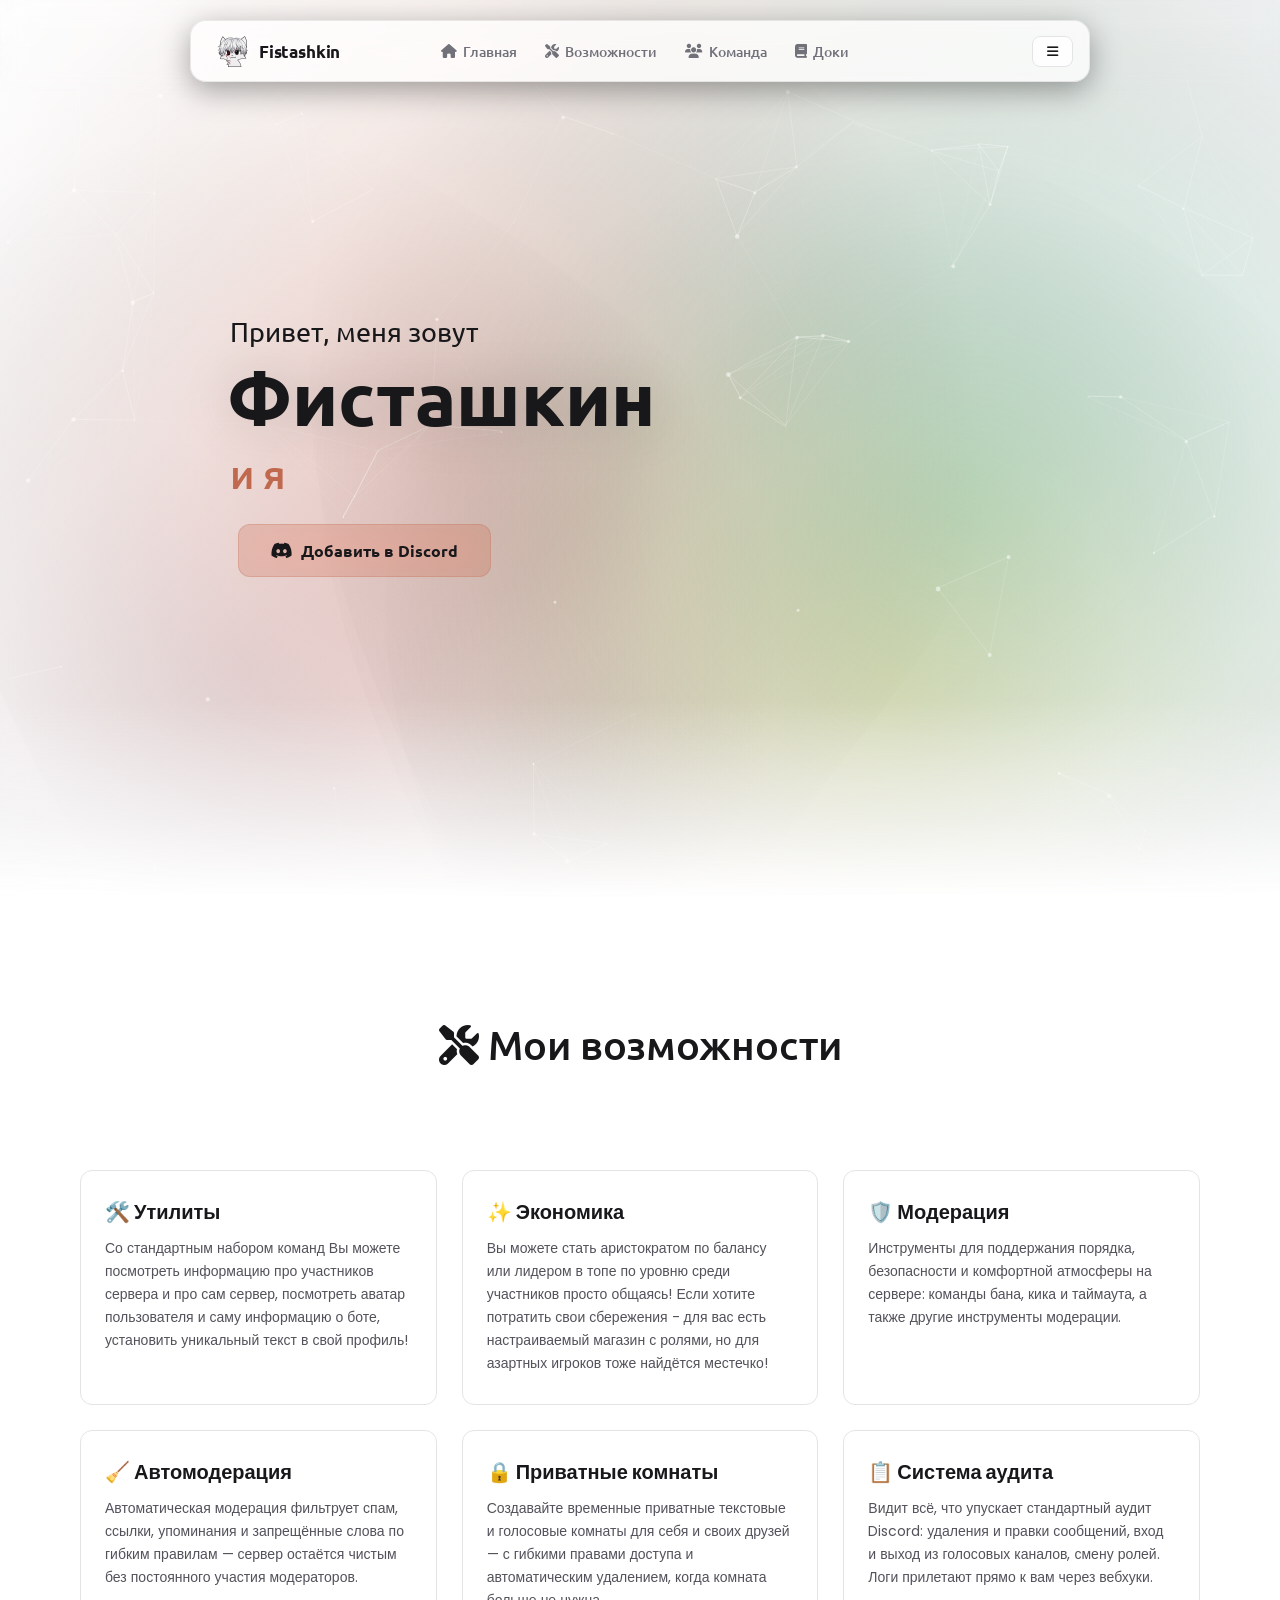
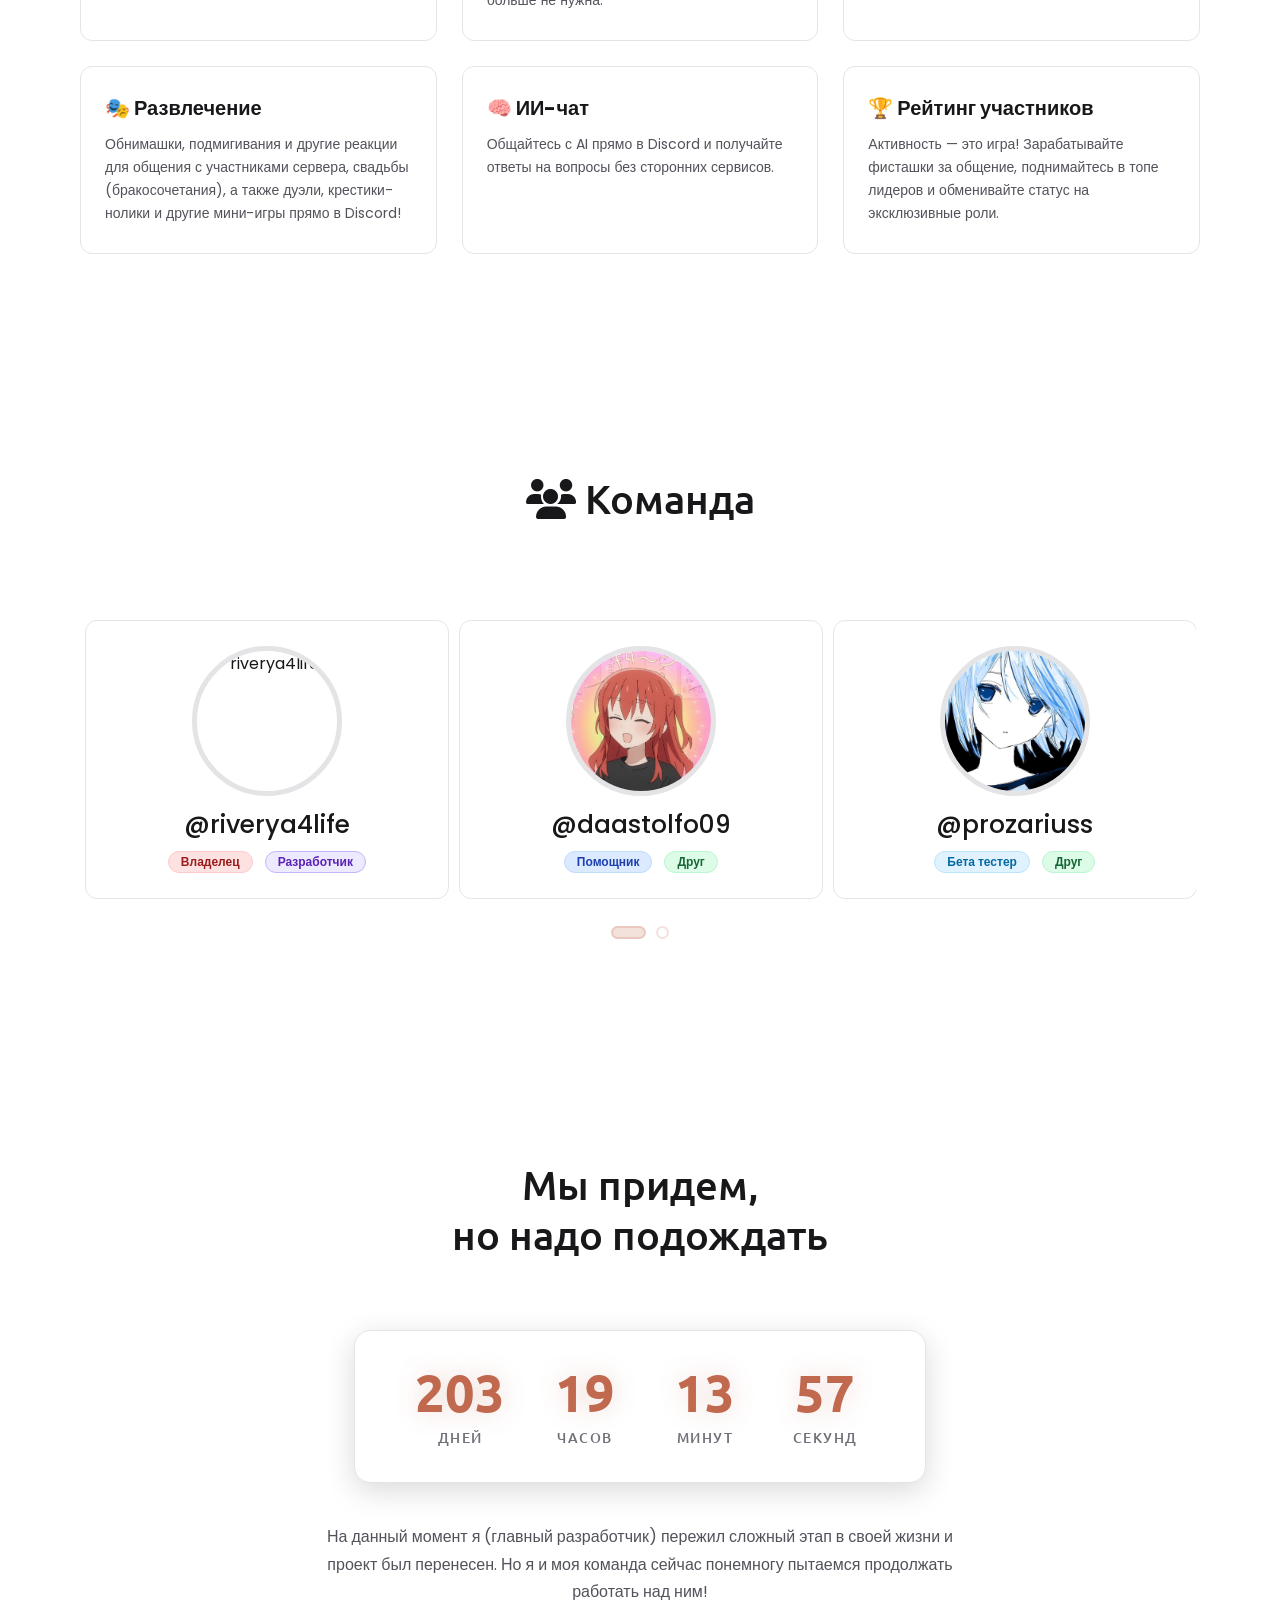
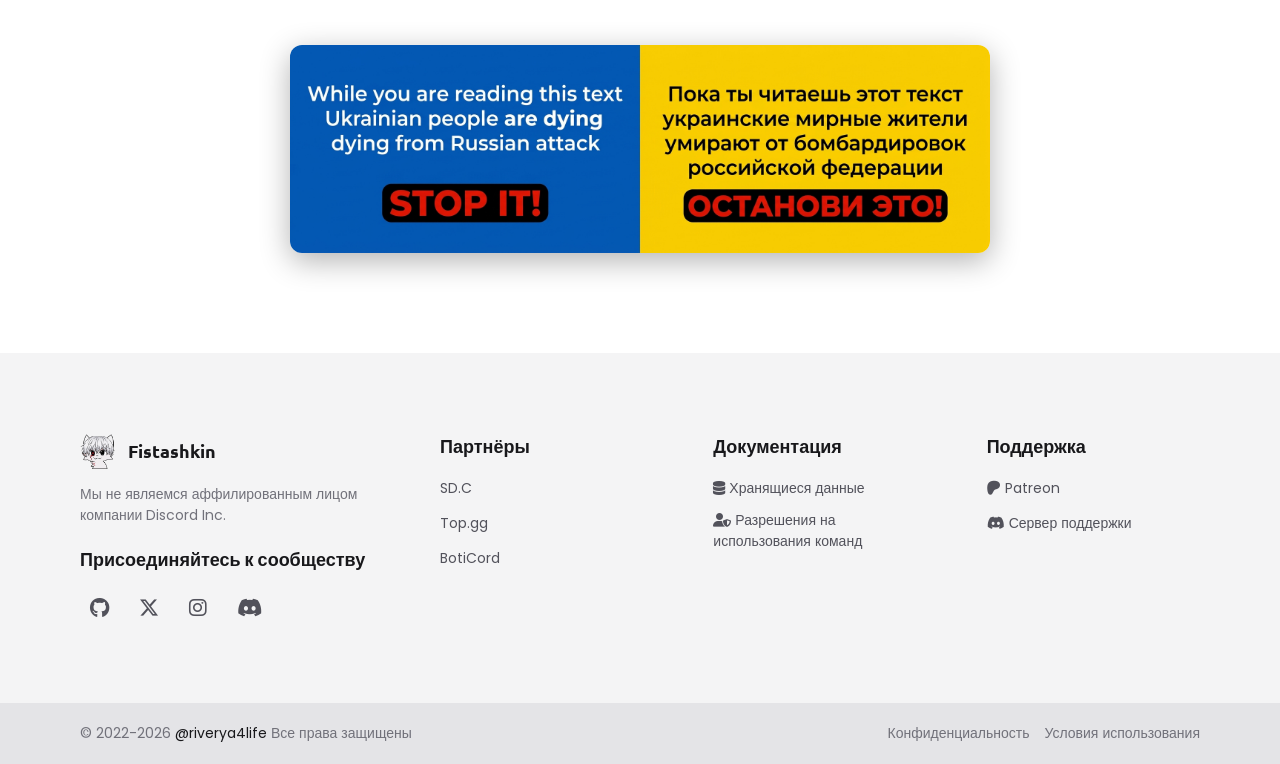
==== commit 73c1465f: "Добавил prozariuss в команду" ====
--- a/index.html
+++ b/index.html
@@ -328,10 +328,20 @@
             </div>
             <div class="cardd glow-tester">
               <div class="boxx">
+                <img src="assets/prozariuss.jpg" alt="prozariuss" />
+                <div class="text">@prozariuss</div>
+                <div class="badge-row">
+                  <span class="badge badge-sky"><span data-i18n="contributor_role_tester"></span></span>
+                  <span class="badge badge-green"><span data-i18n="contributor_role_friend"></span></span>
+                </div>
+              </div>
+            </div>
+            <div class="cardd glow-tester">
+              <div class="boxx">
                 <img src="assets/sigmamale.jpg" alt="Dvärg" />
                 <div class="text">@Dvärg</div>
                 <div class="badge-row">
-                  <span class="badge badge-sky"><span data-i18n="contributor_role_tester"></span></span>
+                  <span class="badge badge-secondary"><span data-i18n="contributor_role_tester"></span></span>
                   <span class="badge badge-green"><span data-i18n="contributor_role_friend"></span></span>
                 </div>
               </div>
